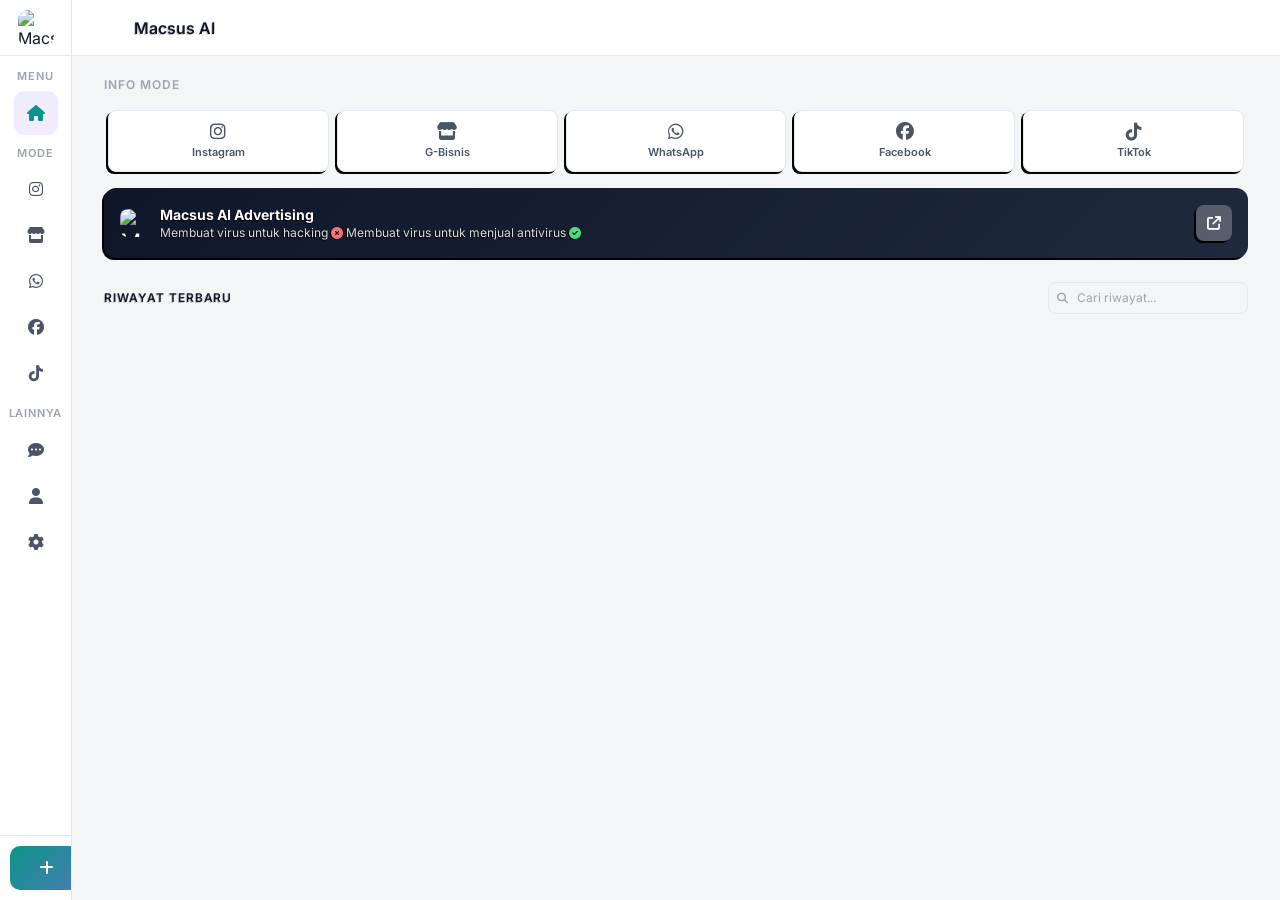
==== index.html @ dc37f66d "fix: textarea fields single line when empty with auto-resize" ====
<!DOCTYPE html>
<html lang="id">
<head>
  <meta charset="UTF-8" />
  <meta name="viewport" content="width=device-width, initial-scale=1.0, maximum-scale=1.0, user-scalable=no, viewport-fit=cover" />
  <title>Macsus AI Advertising</title>
  <meta property="og:url" content="https://macsus-ai-advertising-version.netlify.app/IkonBrand/teks-gelap/og-1200x630.png" />
  <meta property="og:title" content="Macsus AI Advertising" />
  <meta property="og:description" content="Generator Konten AI Cerdas untuk Macsus Company" />
  <meta property="og:image" content="https://macsus-ai-advertising-version.netlify.app/IkonBrand/teks-gelap/og-1200x630.png" />
  <meta property="og:type" content="website" />
  
  <link rel="icon" href="IkonBrand/ikon-gelap/favicon-32.png" type="image/png">
  <link rel="apple-touch-icon" href="IkonBrand/ikon-gelap/apple-touch-180.png">
  <link rel="manifest" href="manifest.json">
  
  <link rel="preconnect" href="https://fonts.googleapis.com" />
  <link rel="preconnect" href="https://fonts.gstatic.com" crossorigin />
  
  <link rel="stylesheet" href="https://cdnjs.cloudflare.com/ajax/libs/font-awesome/6.4.0/css/all.min.css" />
  <link rel="stylesheet" href="style.css" />
  <script src="https://unpkg.com/lucide@latest"></script>
  <script src="https://cdn.jsdelivr.net/npm/@supabase/supabase-js@2"></script>
  <script src="https://cdnjs.cloudflare.com/ajax/libs/animejs/3.2.2/anime.min.js"></script>
</head>

<body>

<!-- Custom Splash Screen -->
<div id="custom-splash" class="splash-screen">
  <div class="splash-content">
    <img src="ikon.png" alt="Macsus" class="splash-logo" />
  </div>
  <div class="splash-brand">from ZERO</div>
</div>

<div class="app-layout">

  <!-- ══ SIDEBAR (Desktop ≥1024px only) ══ -->
  <nav class="pc-sidebar" id="pc-sidebar">
    <div class="pc-sidebar-head">
      <div class="pc-sidebar-logo-wrap">
        <img src="ikon.png" class="pc-sidebar-logo-img" alt="Macsus" />
        <span class="pc-brand">MACSUS AI</span>
      </div>

    </div>
    <div class="pc-nav">
      <div class="pc-nav-group">MENU</div>
      <a class="pc-nav-link active" data-page="beranda" onclick="sidebarNav('beranda')"><span class="pc-nav-icon"><i class="fas fa-home"></i></span><span class="pc-nav-text">Beranda</span></a>
      <div class="pc-nav-group">MODE</div>
      <a class="pc-nav-link" data-mode="ig" onclick="sidebarNav('mode','ig')"><span class="pc-nav-icon"><i class="fab fa-instagram"></i></span><span class="pc-nav-text">Instagram</span></a>
      <a class="pc-nav-link" data-mode="gbisnis" onclick="sidebarNav('mode','gbisnis')"><span class="pc-nav-icon"><i class="fas fa-store"></i></span><span class="pc-nav-text">G-Bisnis</span></a>
      <a class="pc-nav-link" data-mode="wa" onclick="sidebarNav('mode','wa')"><span class="pc-nav-icon"><i class="fab fa-whatsapp"></i></span><span class="pc-nav-text">WhatsApp</span></a>
      <a class="pc-nav-link" data-mode="fb" onclick="sidebarNav('mode','fb')"><span class="pc-nav-icon"><i class="fab fa-facebook"></i></span><span class="pc-nav-text">Facebook</span></a>
      <a class="pc-nav-link" data-mode="tt" onclick="sidebarNav('mode','tt')"><span class="pc-nav-icon"><i class="fab fa-tiktok"></i></span><span class="pc-nav-text">TikTok</span></a>
      <div class="pc-nav-group">LAINNYA</div>
      <a class="pc-nav-link" data-page="pesan" onclick="sidebarNav('pesan')"><span class="pc-nav-icon"><i class="fas fa-comment-dots"></i></span><span class="pc-nav-text">Pesan</span></a>
      <a class="pc-nav-link" data-page="akun" onclick="sidebarNav('akun')"><span class="pc-nav-icon"><i class="fas fa-user"></i></span><span class="pc-nav-text">Akun</span></a>
      <a class="pc-nav-link" data-page="pengaturan" onclick="sidebarNav('pengaturan')"><span class="pc-nav-icon"><i class="fas fa-cog"></i></span><span class="pc-nav-text">Pengaturan</span></a>
    </div>
    <div class="pc-sidebar-foot">
      <button class="pc-nav-btn-primary" onclick="sidebarNav('mode')"><span class="pc-nav-icon" style="color:#fff;"><i class="fas fa-plus"></i></span><span class="pc-nav-text">Buat Konten Baru</span></button>
    </div>
  </nav>

  <!-- MAIN AREA -->
  <div class="main-area">
    <!-- TOPBAR -->
    <header class="topbar">
      <div class="topbar-title" id="topbar-page-title">
        <i class="topbar-icon topbar-icon-img" id="topbar-icon"></i>
        <span>Macsus AI</span>
      </div>
    </header>

    <!-- ACCOUNT DROPDOWN -->
    <div class="account-dropdown" id="account-dropdown">
      <div class="account-header">
        <div class="account-icon">
          <i data-lucide="circle-user"></i>
        </div>
        <div>
          <div class="account-name" id="account-display-name">Loading...</div>
          <div class="account-email" id="account-display-email">Email</div>
        </div>
      </div>
      <div class="account-actions">
        <button class="account-btn" onclick="handleSwitchAccount()">
          <i class="fas fa-sign-in-alt"></i> Ganti Akun
        </button>
        <button class="account-btn" onclick="handleAddAccount()">
          <i class="fas fa-user-plus"></i> Tambah Akun
        </button>
      </div>
    </div>
    <div class="account-overlay" id="account-overlay" onclick="toggleAccountMenu()"></div>

    <!-- CONTENT AREA -->
    <div class="content-area">
      <!-- INPUT CONTAINER -->
      <div id="input-container">
        <!-- BERANDA VIEW -->
        <div id="beranda-view">
          <!-- MODE INFO TABS -->
          <p class="section-eyebrow">Info Mode</p>
          <div class="mode-tabs">
            <button class="mode-tab ig" data-mode="ig" onclick="toggleModeInfo('ig')">
              <i class="fab fa-instagram"></i><span>Instagram</span>
            </button>
            <button class="mode-tab gb" data-mode="gbisnis" onclick="toggleModeInfo('gbisnis')">
              <i class="fas fa-store"></i><span>G-Bisnis</span>
            </button>
            <button class="mode-tab wa" data-mode="wa" onclick="toggleModeInfo('wa')">
              <i class="fab fa-whatsapp"></i><span>WhatsApp</span>
            </button>
            <button class="mode-tab fb" data-mode="fb" onclick="toggleModeInfo('fb')">
              <i class="fab fa-facebook"></i><span>Facebook</span>
            </button>
            <button class="mode-tab tt" data-mode="tt" onclick="toggleModeInfo('tt')">
              <i class="fab fa-tiktok"></i><span>TikTok</span>
            </button>
          </div>
          <div class="mode-info-panel default-panel" id="default-panel">
            <div class="mode-info-head">
              <img src="ikon.png" class="mode-info-icon default-icon" alt="Macsus">
              <div>
                <div class="mode-info-name">Macsus AI Advertising</div>
                <div class="mode-info-desc">Membuat virus untuk hacking <i class="fas fa-circle-xmark" style="color:#F87171;"></i> Membuat virus untuk menjual antivirus <i class="fas fa-circle-check" style="color:#4ADE80;"></i></div>
              </div>
            </div>
            <a href="https://www.instagram.com/macsus.company/" target="_blank" class="btn-use-mode" title="Kunjungi Instagram">
              <i class="fas fa-arrow-up-right-from-square"></i>
            </a>
          </div>
          <div class="mode-info-panel" id="mode-info-panel" style="display:none;">
            <div class="mode-info-head">
              <i class="mode-info-icon" id="mode-info-icon"></i>
              <div>
                <div class="mode-info-name" id="mode-info-name"></div>
                <div class="mode-info-desc" id="mode-info-desc"></div>
              </div>
            </div>
            <button class="btn-use-mode" id="btn-use-mode" onclick="useModeFromInfo()" title="Buka mode ini">
              <i class="fas fa-arrow-up-right-from-square"></i>
            </button>
          </div>

          <div id="beranda-history">
          <div class="beranda-history-header">
            <p class="beranda-section-title">Riwayat Terbaru</p>
            <div class="beranda-search">
              <input type="text" id="beranda-search-input" placeholder="Cari riwayat..." oninput="filterBerandaHistory(this.value)" />
              <i class="fas fa-search"></i>
            </div>
          </div>
          <div class="beranda-history" id="beranda-history-list"></div>
        </div>
        </div> <!-- /beranda-view -->

        <!-- IG Fields -->
        <div class="form-panel" id="ig-fields">
          <div class="panel-header">
            <div class="panel-dot ig"></div>
            <span class="panel-title">Mode Instagram</span>
          </div>
          <div class="panel-body">
            <div class="field">
              <label class="field-label">Judul / Topik Konten IG</label>
              <input type="text" id="contentTitle" placeholder="Contoh: Laptop Terkena Tumpahan Air (Liquid Spill)" />
            </div>
            <div class="field">
              <label class="field-label">Template Preset Layanan</label>
              <div id="cs-ig-template" style="margin-bottom: 12px;"></div>
            </div>
            <div class="field">
              <label class="field-label">Layanan / Masalah Hari Ini</label>
              <textarea id="serviceInfo" rows="1" placeholder="Contoh: Overheat Treatment laptop gaming Asus ROG di Surabaya." oninput="autoResizeTA(this)"></textarea>
            </div>
          </div>
        </div>

        <!-- Google Bisnis Fields -->
        <div class="form-panel" id="gbisnis-fields">
          <div class="panel-header">
            <div class="panel-dot gb"></div>
            <span class="panel-title">Mode Google Bisnis</span>
          </div>
          <div class="panel-body">
            <div class="field">
              <label class="field-label">Judul</label>
              <input type="text" id="gbisnisTitle" placeholder="Contoh: Review Pelanggan - Service Laptop Asus" />
            </div>
            <div class="field">
              <label class="field-label">Data Report Pelanggan</label>
              <textarea id="reportData" rows="1" placeholder="Paste struktur data report di sini..." oninput="autoResizeTA(this)"></textarea>
            </div>
          </div>
        </div>

        <!-- WhatsApp Fields -->
        <div class="form-panel" id="wa-fields">
          <div class="panel-header">
            <div class="panel-dot wa"></div>
            <span class="panel-title">Mode WhatsApp Broadcast</span>
          </div>
          <div class="panel-body">
            <div class="field">
              <label class="field-label">Judul</label>
              <input type="text" id="waTitle" placeholder="Contoh: Promo Ganti Layar Smartphone Agustus" />
            </div>
            <div class="field">
              <label class="field-label">Jenis Promo / Layanan</label>
              <textarea id="waPromoType" rows="1" placeholder="Contoh: Promo Ganti Layar Smartphone bulan Agustus dengan potongan harga khusus..." oninput="autoResizeTA(this)"></textarea>
            </div>
          </div>
        </div>

        <!-- Facebook Fields -->
        <div class="form-panel" id="fb-fields">
          <div class="panel-header">
            <div class="panel-dot fb"></div>
            <span class="panel-title">Mode Facebook Bisnis</span>
          </div>
          <div class="panel-body">
            <div class="field">
              <label class="field-label">Judul</label>
              <input type="text" id="fbTitle" placeholder="Contoh: Review Pelanggan - Service Laptop Acer" />
            </div>
            <div class="field">
              <label class="field-label">Data Report Pelanggan</label>
              <textarea id="fbReportData" rows="1" placeholder="Paste struktur data report di sini..." oninput="autoResizeTA(this)"></textarea>
            </div>
          </div>
        </div>

        <!-- TikTok Fields -->
        <div class="form-panel" id="tt-fields">
          <div class="panel-header">
            <div class="panel-dot tt"></div>
            <span class="panel-title">Mode TikTok</span>
          </div>
          <div class="panel-body">
            <div class="field">
              <label class="field-label">Judul</label>
              <input type="text" id="ttTitle" placeholder="Contoh: Proses Overheat Treatment Laptop Gaming" />
            </div>
            <div class="field">
              <label class="field-label">Tema / Deskripsi Video TikTok</label>
              <textarea id="ttVideoDesc" rows="1" placeholder="Contoh: Video showing laptop overheat treatment process di workshop Macsus..." oninput="autoResizeTA(this)"></textarea>
            </div>
          </div>
        </div>

        <!-- Notes Card -->
        <div class="notes-card" id="notes-card">
          <div class="notes-card-header" onclick="toggleNotesCard()">
            <span class="notes-card-title">Catatan Tambahan</span>
            <span class="field-optional">opsional</span>
            <i class="fas fa-chevron-down notes-card-chevron"></i>
          </div>
          <div class="notes-card-body">
            <input type="text" id="command" placeholder="Contoh: Fokus pada promo KMM, tonjolkan harga akhirnya" />
          </div>
        </div>

        <button class="btn-generate" id="submit-btn" onclick="generateAds()" style="display:none;">
          <i class="fas fa-wand-magic-sparkles"></i> Generate Konten
        </button>
      </div>

      <!-- Error -->
      <div class="error-card" id="error-box">
        <i class="fas fa-exclamation-triangle icon"></i>
        <span id="error-text"></span>
      </div>

      <!-- Output Area -->
      <div class="output-area" id="output-wrapper">
        <div class="output-topbar">
          <div class="output-topbar-row1">
            <div class="output-eyebrow">Hasil Generate</div>
            <div class="output-topbar-actions">
              <button class="btn-back-to-input" id="btn-back-to-input" onclick="backToInput()" title="Kembali ke form input">
                <i class="fas fa-arrow-left"></i>
              </button>
              <button class="btn-copy-all" onclick="copyAll()"><i class="fas fa-copy"></i> Salin Semua</button>
            </div>
          </div>
          <div class="output-title" id="output-title"></div>
        </div>

        <!-- IG Tabs -->
        <div class="tab-row" id="ig-tabs" style="display:none">
          <button class="tab-pill active" onclick="switchTab(0)">
            <i class="fas fa-book"></i> NotebookLM
          </button>
          <button class="tab-pill" onclick="switchTab(1)">
            <i class="fas fa-file-alt"></i> Dok. Sumber
          </button>
          <button class="tab-pill" onclick="switchTab(2)">
            <i class="fas fa-font"></i> Caption IG
          </button>
        </div>

        <!-- IG Sections -->
        <div class="out-card active" id="section-notebooklm" style="display:none">
          <div class="out-card-header">
            <div class="out-card-label">
              <div class="out-num">1</div>
              <span class="out-card-name">Prompt NotebookLM</span>
            </div>
            <div class="out-card-actions">
              <button class="btn-sec" onclick="copySection('notebooklm-body')" title="Salin"><i class="fas fa-copy"></i></button>
              <button class="btn-sec" onclick="editSection('notebooklm-body')" title="Edit"><i class="fas fa-edit"></i></button>
              <button class="btn-sec" onclick="regenerateSection('notebooklm-body', 0)" title="Generate Ulang"><i class="fas fa-rotate-right"></i></button>
              <button class="btn-sec" onclick="downloadSection('notebooklm-body', 'notebooklm.txt')" title="Download"><i class="fas fa-download"></i></button>
            </div>
          </div>
          <div class="out-card-body" id="notebooklm-body"></div>
        </div>

        <div class="out-card" id="section-dokumen" style="display:none">
          <div class="out-card-header">
            <div class="out-card-label">
              <div class="out-num">2</div>
              <span class="out-card-name">Dokumen Sumber Data</span>
            </div>
            <div class="out-card-actions">
              <button class="btn-sec" onclick="copySection('dokumen-body')" title="Salin"><i class="fas fa-copy"></i></button>
              <button class="btn-sec" onclick="editSection('dokumen-body')" title="Edit"><i class="fas fa-edit"></i></button>
              <button class="btn-sec" onclick="regenerateSection('dokumen-body', 1)" title="Generate Ulang"><i class="fas fa-rotate-right"></i></button>
              <button class="btn-sec" onclick="downloadSection('dokumen-body', 'dokumen.txt')" title="Download"><i class="fas fa-download"></i></button>
            </div>
          </div>
          <div class="out-card-body" id="dokumen-body"></div>
        </div>

        <div class="out-card" id="section-caption" style="display:none">
          <div class="out-card-header">
            <div class="out-card-label">
              <div class="out-num">3</div>
              <span class="out-card-name">Caption Instagram</span>
            </div>
            <div class="out-card-actions">
              <button class="btn-sec" onclick="copySection('caption-body')" title="Salin"><i class="fas fa-copy"></i></button>
              <button class="btn-sec" onclick="editSection('caption-body')" title="Edit"><i class="fas fa-edit"></i></button>
              <button class="btn-sec" onclick="regenerateSection('caption-body', 2)" title="Generate Ulang"><i class="fas fa-rotate-right"></i></button>
              <button class="btn-sec" onclick="downloadSection('caption-body', 'caption.txt')" title="Download"><i class="fas fa-download"></i></button>
            </div>
          </div>
          <div class="out-card-body" id="caption-body"></div>
          <div class="char-row">
            <div class="char-track"><div class="char-fill ok" id="char-fill-caption" style="width:0%"></div></div>
            <span class="char-text" id="char-label-caption">0 / 2200</span>
          </div>
        </div>

        <!-- GBisnis Section -->
        <div class="out-card" id="section-gbisnis" style="display:none">
          <div class="out-card-header">
            <div class="out-card-label">
              <div class="out-num gb"><i class="fab fa-google"></i></div>
              <span class="out-card-name">Postingan Google Bisnis</span>
            </div>
            <div class="out-card-actions">
              <button class="btn-sec" onclick="copySection('gbisnis-body')" title="Salin"><i class="fas fa-copy"></i></button>
              <button class="btn-sec" onclick="editSection('gbisnis-body')" title="Edit"><i class="fas fa-edit"></i></button>
              <button class="btn-sec" onclick="regenerateSection('gbisnis-body', 0)" title="Generate Ulang"><i class="fas fa-rotate-right"></i></button>
              <button class="btn-sec" onclick="downloadSection('gbisnis-body', 'gbisnis.txt')" title="Download"><i class="fas fa-download"></i></button>
            </div>
          </div>
          <div class="out-card-body" id="gbisnis-body"></div>
          <div class="char-row">
            <div class="char-track"><div class="char-fill ok" id="char-fill" style="width:0%"></div></div>
            <span class="char-text" id="char-label">0 / 1500</span>
          </div>
        </div>

        <!-- WA Section -->
        <div class="out-card" id="section-wa" style="display:none">
          <div class="out-card-header">
            <div class="out-card-label">
              <div class="out-num wa"><i class="fab fa-whatsapp"></i></div>
              <span class="out-card-name">Pesan WhatsApp Broadcast</span>
            </div>
            <div class="out-card-actions">
              <button class="btn-sec" onclick="copySection('wa-body')" title="Salin"><i class="fas fa-copy"></i></button>
              <button class="btn-sec" onclick="editSection('wa-body')" title="Edit"><i class="fas fa-edit"></i></button>
              <button class="btn-sec" onclick="regenerateSection('wa-body', 0)" title="Generate Ulang"><i class="fas fa-rotate-right"></i></button>
              <button class="btn-sec" onclick="downloadSection('wa-body', 'whatsapp.txt')" title="Download"><i class="fas fa-download"></i></button>
            </div>
          </div>
          <div class="out-card-body" id="wa-body"></div>
          <div class="char-row">
            <div class="char-track"><div class="char-fill ok" id="char-fill-wa" style="width:0%"></div></div>
            <span class="char-text" id="char-label-wa">0 / 400</span>
          </div>
        </div>

        <!-- FB Section -->
        <div class="out-card" id="section-fb" style="display:none">
          <div class="out-card-header">
            <div class="out-card-label">
              <div class="out-num fb"><i class="fab fa-facebook"></i></div>
              <span class="out-card-name">Postingan Facebook</span>
            </div>
            <div class="out-card-actions">
              <button class="btn-sec" onclick="copySection('fb-body')" title="Salin"><i class="fas fa-copy"></i></button>
              <button class="btn-sec" onclick="editSection('fb-body')" title="Edit"><i class="fas fa-edit"></i></button>
              <button class="btn-sec" onclick="regenerateSection('fb-body', 0)" title="Generate Ulang"><i class="fas fa-rotate-right"></i></button>
              <button class="btn-sec" onclick="downloadSection('fb-body', 'facebook.txt')" title="Download"><i class="fas fa-download"></i></button>
            </div>
          </div>
          <div class="out-card-body" id="fb-body"></div>
          <div class="char-row">
            <div class="char-track"><div class="char-fill ok" id="char-fill-fb" style="width:0%"></div></div>
            <span class="char-text" id="char-label-fb">0 / 5000</span>
          </div>
        </div>

        <!-- TT Section -->
        <div class="out-card" id="section-tt" style="display:none">
          <div class="out-card-header">
            <div class="out-card-label">
              <div class="out-num tt"><i class="fab fa-tiktok"></i></div>
              <span class="out-card-name">Caption TikTok</span>
            </div>
            <div class="out-card-actions">
              <button class="btn-sec" onclick="copySection('tt-body')" title="Salin"><i class="fas fa-copy"></i></button>
              <button class="btn-sec" onclick="editSection('tt-body')" title="Edit"><i class="fas fa-edit"></i></button>
              <button class="btn-sec" onclick="regenerateSection('tt-body', 0)" title="Generate Ulang"><i class="fas fa-rotate-right"></i></button>
              <button class="btn-sec" onclick="downloadSection('tt-body', 'tiktok.txt')" title="Download"><i class="fas fa-download"></i></button>
            </div>
          </div>
          <div class="out-card-body" id="tt-body"></div>
          <div class="char-row">
            <div class="char-track"><div class="char-fill ok" id="char-fill-tt" style="width:0%"></div></div>
            <span class="char-text" id="char-label-tt">0 / 2200</span>
        </div>
      </div>

      </div><!-- /output-wrapper -->

      <!-- MESSAGES PAGE -->
      <div id="messages-page" style="display:none;">
        <div class="msg-search">
          <i class="fas fa-search"></i>
          <input type="text" id="msg-search-input" placeholder="Cari user berdasarkan email..." oninput="searchUsersForChat(this.value)" />
        </div>
        <div id="msg-search-results" class="msg-search-results" style="display:none;"></div>
        <div id="msg-conversation-list" class="msg-conversation-list"></div>
      </div>

      <!-- CHAT PAGE -->
      <div id="chat-page" style="display:none;">
        <div class="chat-header">
          <button class="chat-back-btn" onclick="closeChat()">
            <i class="fas fa-arrow-left"></i>
          </button>
          <div class="chat-user-info">
            <div class="chat-avatar" id="chat-avatar"></div>
            <div>
              <div class="chat-user-name" id="chat-user-name"></div>
              <div class="chat-user-email" id="chat-user-email"></div>
            </div>
          </div>
        </div>
        <div class="chat-messages" id="chat-messages"></div>
        <div class="chat-input-area">
          <input type="text" id="chat-input" placeholder="Ketik pesan..." onkeydown="if(event.key==='Enter')sendMessage()" />
          <button class="chat-send-btn" onclick="sendMessage()">
            <i class="fas fa-paper-plane"></i>
          </button>
        </div>
      </div>

      <!-- AKUN PAGE -->
      <div id="akun-page" style="display:none;">
        <p class="section-eyebrow">Akun</p>
        <div style="background:var(--bg-surface);border:1px solid var(--border);border-radius:var(--r-lg);padding:20px;margin-bottom:16px;">
          <div style="display:flex;align-items:center;gap:12px;margin-bottom:16px;">
            <div style="width:48px;height:48px;border-radius:50%;background:var(--accent-muted);display:flex;align-items:center;justify-content:center;font-size:24px;color:var(--accent);">
              <i data-lucide="circle-user"></i>
            </div>
            <div>
              <div style="font-size:16px;font-weight:600;color:var(--text-primary);" id="akun-page-name">Loading...</div>
              <div style="font-size:13px;color:var(--text-secondary);" id="akun-page-email">Email</div>
            </div>
          </div>
          <div style="display:flex;gap:8px;flex-wrap:wrap;">
            <button class="account-btn" onclick="handleSwitchAccount()"><i class="fas fa-sign-in-alt"></i> Ganti Akun</button>
            <button class="account-btn" onclick="handleAddAccount()"><i class="fas fa-user-plus"></i> Tambah Akun</button>
          </div>
        </div>
      </div>

      <!-- PENGATURAN PAGE -->
      <div id="pengaturan-page" style="display:none;">
        <p class="section-eyebrow">Pengaturan</p>

        <div style="background:var(--bg-surface);border:1px solid var(--border);border-radius:var(--r-lg);overflow:hidden;margin-bottom:12px;">
          <div style="padding:12px 16px;border-bottom:1px solid var(--border);background:var(--bg-page);">
            <span style="font-size:12px;font-weight:600;color:var(--text-primary);text-transform:uppercase;letter-spacing:0.04em;">Konfigurasi API</span>
          </div>
          <div style="padding:16px;">
            <label class="settings-label">Gemini API Key</label>
            <p class="settings-hint">Dapatkan gratis di <a href="https://aistudio.google.com/app/apikey" target="_blank" rel="noopener">Google AI Studio</a>. Tersimpan di browser.</p>
            <div class="api-key-input-row" style="margin-top:8px;">
              <input type="text" id="gemini-api-key-input" placeholder="Paste API Key..." autocomplete="off" spellcheck="false" />
              <button class="btn-toggle-eye" id="btn-eye" onclick="toggleApiKeyVisibility()" title="Tampilkan/Sembunyikan">
                <i class="fas fa-eye" id="eye-icon"></i>
              </button>
            </div>
            <div class="api-btn-row" style="margin-top:8px;">
              <button type="button" class="btn-save-api" onclick="saveApiKey()"><i class="fas fa-save"></i> Simpan</button>
              <button class="btn-test-api" id="btn-test-api" onclick="testApiKey()" type="button"><i class="fas fa-plug"></i> Tes</button>
            </div>
            <label class="settings-label" style="margin-top:12px;">Model Gemini</label>
            <p class="settings-hint">Ganti model kalau generate gagal. Auto-retry aktif.</p>
            <div class="model-select-row" style="margin-top:8px;">
              <div class="model-active-badge" id="model-active-badge">
                <i class="fas fa-circle-dot"></i> <span id="model-active-name">gemini-2.5-flash</span>
              </div>
              <div id="cs-gemini-model"></div>
            </div>
          </div>
        </div>

        <div style="background:var(--bg-surface);border:1px solid var(--border);border-radius:var(--r-lg);overflow:hidden;margin-bottom:12px;">
          <div style="padding:12px 16px;border-bottom:1px solid var(--border);background:var(--bg-page);">
            <span style="font-size:12px;font-weight:600;color:var(--text-primary);text-transform:uppercase;letter-spacing:0.04em;">Preferensi</span>
          </div>
          <div style="padding:16px;">
            <div class="settings-toggle-row" style="margin-bottom:12px;">
              <div>
                <span class="settings-label">Mode Terang/Gelap</span>
                <p class="settings-hint">Ganti tema tampilan aplikasi.</p>
              </div>
              <button class="animation-toggle-btn" id="btn-theme-toggle" onclick="toggleTheme()"><i class="fas fa-moon"></i></button>
            </div>
            <div class="settings-toggle-row">
              <div>
                <span class="settings-label">Matikan Animasi</span>
                <p class="settings-hint">Untuk HP/PC low-end. Lebih lancar.</p>
              </div>
              <button class="animation-toggle-btn" id="btn-toggle-animation" onclick="toggleAnimations()"><i class="fas fa-check"></i></button>
            </div>
          </div>
        </div>

        <div style="background:var(--bg-surface);border:1px solid var(--border);border-radius:var(--r-lg);overflow:hidden;margin-bottom:12px;">
          <div style="padding:12px 16px;border-bottom:1px solid var(--border);background:var(--bg-page);">
            <span style="font-size:12px;font-weight:600;color:var(--text-primary);text-transform:uppercase;letter-spacing:0.04em;">Data Riwayat</span>
          </div>
          <div style="padding:16px;">
            <div class="settings-btn-grid">
              <button class="btn-pwa" onclick="exportHistoryAsJSON()"><i class="fas fa-download"></i> Export .json</button>
              <button class="btn-pwa" onclick="triggerImportHistory()"><i class="fas fa-upload"></i> Import</button>
              <button class="btn-pwa btn-danger" onclick="clearHistory()"><i class="fas fa-trash-alt"></i> Hapus Semua</button>
            </div>
            <input type="file" id="import-history-file" accept=".json" style="display:none" onchange="importHistoryFromFile(event)" />
          </div>
        </div>

        <div style="background:var(--bg-surface);border:1px solid var(--border);border-radius:var(--r-lg);overflow:hidden;margin-bottom:12px;">
          <div style="padding:12px 16px;border-bottom:1px solid var(--border);background:var(--bg-page);">
            <span style="font-size:12px;font-weight:600;color:var(--text-primary);text-transform:uppercase;letter-spacing:0.04em;">Aplikasi</span>
          </div>
          <div style="padding:16px;">
            <button class="btn-pwa" onclick="installPWA()"><i class="fas fa-download"></i> Install Aplikasi</button>
            <div class="settings-toggle-row" style="margin-top:8px;">
              <span class="settings-label">Versi</span>
              <div style="display:flex;align-items:center;gap:8px;">
                <span class="settings-label" id="current-version">v5.0.0</span>
                <button class="btn-pwa" onclick="window.versionCheck.checkForUpdates(false)"><i class="fas fa-sync-alt"></i> Update</button>
              </div>
            </div>
          </div>
        </div>

        <div style="text-align:center;padding:16px 0;color:var(--text-tertiary);font-size:12px;">
          <div>BY : ZADOSTRIX</div>
          <div>&copy; 2026 ZERO</div>
        </div>
      </div>

    </div>

    <!-- DOCK -->
    <div class="dock-wrapper">
      <div class="dock" id="dock">
        <div class="dock-pulse"></div>
        <div class="dock-item active" data-page="beranda" onclick="goBeranda()" aria-label="Beranda">
          <span class="dock-pill"></span>
          <i class="fas fa-home"></i>
        </div>

        <!-- Mode Expandable -->
        <div class="dock-expandable" id="dock-mode-expand">
          <div class="expandable-shell" id="mode-shell">
            <div class="expandable-content">
              <div class="expandable-menu">
                <button class="expandable-row row-ig" onclick="setMode('ig')">
                  <i class="fab fa-instagram"></i><span>Instagram</span><i class="fas fa-chevron-right row-chevron"></i>
                </button>
                <button class="expandable-row row-gb" onclick="setMode('gbisnis')">
                  <i class="fas fa-store"></i><span>G-Bisnis</span><i class="fas fa-chevron-right row-chevron"></i>
                </button>
                <button class="expandable-row row-wa" onclick="setMode('wa')">
                  <i class="fab fa-whatsapp"></i><span>WhatsApp</span><i class="fas fa-chevron-right row-chevron"></i>
                </button>
                <button class="expandable-row row-fb" onclick="setMode('fb')">
                  <i class="fab fa-facebook"></i><span>Facebook</span><i class="fas fa-chevron-right row-chevron"></i>
                </button>
                <button class="expandable-row row-tt" onclick="setMode('tt')">
                  <i class="fab fa-tiktok"></i><span>TikTok</span><i class="fas fa-chevron-right row-chevron"></i>
                </button>
              </div>
            </div>
          </div>
          <button class="dock-item expandable-trigger" id="mode-tab" onclick="toggleExpandable('mode')" aria-label="Mode">
            <span class="dock-pill"></span>
            <i class="fas fa-layer-group"></i>
          </button>
        </div>

        <div class="dock-item" data-page="pesan" onclick="openMessages()" aria-label="Pesan">
          <span class="dock-pill"></span>
          <i data-lucide="message-square-text"></i>
          <span class="badge-count" id="dock-msg-badge" style="display:none;">0</span>
        </div>

        <!-- Akun Expandable -->
        <div class="dock-expandable" id="dock-akun-expand">
          <div class="expandable-shell" id="akun-shell">
            <div class="expandable-content">
              <div class="account-banner">
                <div class="account-banner-icon">
                  <i data-lucide="circle-user"></i>
                </div>
                <div class="account-banner-info">
                  <div class="account-banner-name" id="akun-display-name">Loading...</div>
                  <div class="account-banner-email" id="akun-display-email">Email</div>
                </div>
              </div>
              <div class="expandable-menu">
                <button class="expandable-row" onclick="handleSwitchAccount()">
                  <i class="fas fa-sign-in-alt"></i><span>Ganti Akun</span><i class="fas fa-chevron-right row-chevron"></i>
                </button>
                <button class="expandable-row" onclick="handleAddAccount()">
                  <i class="fas fa-user-plus"></i><span>Tambah Akun</span><i class="fas fa-chevron-right row-chevron"></i>
                </button>
              </div>
            </div>
          </div>
          <button class="dock-item expandable-trigger" id="akun-tab" onclick="toggleExpandable('akun')" aria-label="Akun">
            <span class="dock-pill"></span>
            <i data-lucide="user"></i>
          </button>
        </div>

        <div class="dock-separator"></div>
        <div class="dock-item" data-page="pengaturan" onclick="toggleSettings()" aria-label="Pengaturan">
          <span class="dock-pill"></span>
          <i class="fas fa-cog"></i>
        </div>
      </div>
    </div>
  </div>
</div>

<!-- Settings Modal -->
<div class="overlay" id="settings-overlay" onclick="toggleSettings()"></div>
<div class="modal" id="settings-modal">
  <div class="modal-header">
    <h3><svg class="modal-header-icon" width="18" height="18" viewBox="0 0 24 24" fill="none" stroke="currentColor" stroke-width="2" stroke-linecap="round" stroke-linejoin="round"><circle cx="12" cy="12" r="3"/><path d="M19.4 15a1.65 1.65 0 0 0 .33 1.82l.06.06a2 2 0 0 1-2.83 2.83l-.06-.06a1.65 1.65 0 0 0-1.82-.33 1.65 1.65 0 0 0-1 1.51V21a2 2 0 0 1-4 0v-.09A1.65 1.65 0 0 0 9 19.4a1.65 1.65 0 0 0-1.82.33l-.06.06a2 2 0 0 1-2.83-2.83l.06-.06A1.65 1.65 0 0 0 4.68 15a1.65 1.65 0 0 0-1.51-1H3a2 2 0 0 1 0-4h.09A1.65 1.65 0 0 0 4.6 9a1.65 1.65 0 0 0-.33-1.82l-.06-.06a2 2 0 0 1 2.83-2.83l.06.06A1.65 1.65 0 0 0 9 4.68a1.65 1.65 0 0 0 1-1.51V3a2 2 0 0 1 4 0v.09a1.65 1.65 0 0 0 1 1.51 1.65 1.65 0 0 0 1.82-.33l.06-.06a2 2 0 0 1 2.83 2.83l-.06.06A1.65 1.65 0 0 0 19.4 9a1.65 1.65 0 0 0 1.51 1H21a2 2 0 0 1 0 4h-.09a1.65 1.65 0 0 0-1.51 1z"/></svg> Pengaturan</h3>
    <button onclick="toggleSettings()"><i class="fas fa-times"></i></button>
  </div>
  <div class="modal-body">
    <div class="accordion" id="settings-accordion">

      <div class="accordion-item" data-id="api">
        <button class="accordion-trigger" onclick="toggleAccordion('api')">
          <span class="accordion-icon"><i class="fas fa-key"></i></span>
          <span class="accordion-title">Konfigurasi API</span>
          <span class="accordion-chevron"><i class="fas fa-chevron-down"></i></span>
        </button>
        <div class="accordion-content" id="accordion-api-content">
          <div class="accordion-description">
            <label class="settings-label">Gemini API Key</label>
            <p class="settings-hint">Dapatkan gratis di <a href="https://aistudio.google.com/app/apikey" target="_blank" rel="noopener">Google AI Studio</a>. Tersimpan di browser.</p>
            <div class="api-key-input-row">
              <input type="text" id="gemini-api-key-input" placeholder="Paste API Key..." autocomplete="off" spellcheck="false" />
              <button class="btn-toggle-eye" id="btn-eye" onclick="toggleApiKeyVisibility()" title="Tampilkan/Sembunyikan">
                <i class="fas fa-eye" id="eye-icon"></i>
              </button>
            </div>
            <div class="api-btn-row">
              <button type="button" class="btn-save-api" onclick="saveApiKey()"><i class="fas fa-save"></i> Simpan</button>
              <button class="btn-test-api" id="btn-test-api" onclick="testApiKey()" type="button"><i class="fas fa-plug"></i> Tes</button>
            </div>
            <label class="settings-label" style="margin-top:12px;">Model Gemini</label>
            <p class="settings-hint">Ganti model kalau generate gagal. Auto-retry aktif.</p>
            <div class="model-select-row">
              <div class="model-active-badge" id="model-active-badge">
                <i class="fas fa-circle-dot"></i> <span id="model-active-name">gemini-2.5-flash</span>
              </div>
              <div id="cs-gemini-model"></div>
            </div>
          </div>
        </div>
      </div>

      <div class="accordion-item" data-id="preferensi">
        <button class="accordion-trigger" onclick="toggleAccordion('preferensi')">
          <span class="accordion-icon"><i class="fas fa-sliders-h"></i></span>
          <span class="accordion-title">Preferensi</span>
          <span class="accordion-chevron"><i class="fas fa-chevron-down"></i></span>
        </button>
        <div class="accordion-content" id="accordion-preferensi-content">
          <div class="accordion-description">
            <div class="settings-toggle-row">
              <div>
                <span class="settings-label">Mode Terang/Gelap</span>
                <p class="settings-hint">Ganti tema tampilan aplikasi.</p>
              </div>
              <button class="animation-toggle-btn" id="btn-theme-toggle" onclick="toggleTheme()">
                <i class="fas fa-moon"></i>
              </button>
            </div>
            <div class="settings-toggle-row">
              <div>
                <span class="settings-label">Matikan Animasi</span>
                <p class="settings-hint">Untuk HP/PC low-end. Lebih lancar.</p>
              </div>
              <button class="animation-toggle-btn" id="btn-toggle-animation" onclick="toggleAnimations()">
                <i class="fas fa-check"></i>
              </button>
            </div>
          </div>
        </div>
      </div>

      <div class="accordion-item" data-id="riwayat">
        <button class="accordion-trigger" onclick="toggleAccordion('riwayat')">
          <span class="accordion-icon"><i class="fas fa-database"></i></span>
          <span class="accordion-title">Data Riwayat</span>
          <span class="accordion-chevron"><i class="fas fa-chevron-down"></i></span>
        </button>
        <div class="accordion-content" id="accordion-riwayat-content">
          <div class="accordion-description">
            <div class="settings-btn-grid">
              <button class="btn-pwa" id="btn-export-history" onclick="exportHistoryAsJSON()">
                <i class="fas fa-download"></i> Export .json
              </button>
              <button class="btn-pwa" id="btn-import-history" onclick="triggerImportHistory()">
                <i class="fas fa-upload"></i> Import
              </button>
              <button class="btn-pwa btn-danger" onclick="clearHistory()">
                <i class="fas fa-trash-alt"></i> Hapus Semua
              </button>
            </div>
            <input type="file" id="import-history-file" accept=".json" style="display:none" onchange="importHistoryFromFile(event)" />
          </div>
        </div>
      </div>

      <div class="accordion-item" data-id="aplikasi">
        <button class="accordion-trigger" onclick="toggleAccordion('aplikasi')">
          <span class="accordion-icon"><i class="fas fa-info-circle"></i></span>
          <span class="accordion-title">Aplikasi</span>
          <span class="accordion-chevron"><i class="fas fa-chevron-down"></i></span>
        </button>
        <div class="accordion-content" id="accordion-aplikasi-content">
          <div class="accordion-description">
            <button class="btn-pwa" id="btn-install-pwa" onclick="installPWA()">
              <i class="fas fa-download"></i> Install Aplikasi
            </button>
            <div class="settings-toggle-row">
              <span class="settings-label">Versi</span>
              <div style="display:flex; align-items:center; gap:8px;">
                <span class="settings-label" id="current-version">v5.0.0</span>
                <button class="btn-pwa" id="btn-check-version" onclick="window.versionCheck.checkForUpdates(false)">
                  <i class="fas fa-sync-alt"></i> Update
                </button>
              </div>
            </div>
            <p class="settings-hint">Gunakan sebagai aplikasi native di HP atau PC.</p>
          </div>
        </div>
      </div>

    </div>

    <div class="settings-footer">
      <span>BY : ZADOSTRIX</span>
      <span>&copy; 2026 ZERO</span>
    </div>
  </div>
</div>

<!-- Toast -->
<div class="toast" id="toast"><i class="fas fa-check-circle"></i> Teks disalin!</div>

<!-- Update Modal Container -->
<div id="update-modal" class="update-modal-container"></div>

<!-- Dynamic Island Loading -->
<div class="di-overlay" id="di-overlay" style="display:none;"></div>
<div class="dynamic-island" id="dynamic-island" style="display:none;">
  <div class="di-shell">
    <div class="di-sizer">
      <!-- Compact -->
      <div class="di-compact" id="di-compact">
        <span id="di-compact-dither"></span>
        <span class="di-compact-text">AI sedang memproses</span>
        <span class="di-compact-dots"><span>.</span><span>.</span><span>.</span></span>
      </div>
      <!-- Expanded Content -->
      <div class="di-expanded" id="di-expanded">
        <div class="di-expanded-header" id="di-expanded-header">
          <span id="di-expanded-spinner"></span>
          <span id="di-expanded-title">AI sedang memproses...</span>
        </div>
        <div class="di-expanded-list" id="di-expanded-list"></div>
        <div class="di-expanded-footer" id="di-expanded-footer" style="display:none;">
          <button class="di-btn di-btn-retry" onclick="retryGenerate()">Coba Ulang</button>
          <button class="di-btn di-btn-close" onclick="closeDynamicIsland()">Tutup</button>
        </div>
      </div>
    </div>
  </div>
</div>

<!-- Scripts -->
<script src="js/auth/supabaseAuth.js"></script>
<script src="js/lib/idb.js"></script>
<script src="js/features/sessionSync.js"></script>
<script src="js/features/versionCheck.js"></script>
<script src="js/features/messaging.js"></script>
<script src="script.js"></script>
<script>
  /* ══ SIDEBAR HOVER ══ */
  (function() {
    var sidebar = document.getElementById('pc-sidebar');
    if (!sidebar) return;
    var hoverTimer = null;
    sidebar.addEventListener('mouseenter', function() {
      if (window.innerWidth < 1024) return;
      clearTimeout(hoverTimer);
      sidebar.classList.add('expanded');
    });
    sidebar.addEventListener('mouseleave', function() {
      if (window.innerWidth < 1024) return;
      hoverTimer = setTimeout(function() {
        sidebar.classList.remove('expanded');
      }, 200);
    });
  })();
</script>

<script>
  function toggleNotesCard() {
    var card = document.getElementById('notes-card');
    if (card) card.classList.toggle('expanded');
  }
  function autoResizeTA(el) {
    el.style.height = 'auto';
    el.style.height = el.scrollHeight + 'px';
  }
</script>

<script>
  /* Sidebar nav — page view */
  async function sidebarNav(page, mode) {
    document.querySelectorAll('.pc-nav-link').forEach(function(el) {
      var dp = el.getAttribute('data-page');
      var dm = el.getAttribute('data-mode');
      if (dm) {
        el.classList.toggle('active', page === 'mode' && dm === mode);
      } else {
        el.classList.toggle('active', dp === page);
      }
    });

    var titles = { beranda:'Macsus AI', mode:'Mode', pesan:'Pesan', akun:'Akun', pengaturan:'Pengaturan' };
    var topbarSpan = document.querySelector('#topbar-page-title span');
    if (topbarSpan) topbarSpan.textContent = titles[page] || 'Macsus AI';

    closeAllExpandables();

    if (page === 'beranda') {
      if (typeof goBeranda === 'function') await goBeranda();
    } else if (page === 'mode') {
      if (typeof goBeranda === 'function' && currentMode !== null) await goBeranda();
      if (mode && typeof setMode === 'function') await setMode(mode);
    } else if (page === 'pesan') {
      if (typeof openMessages === 'function') await openMessages();
    } else if (page === 'akun') {
      if (typeof goBeranda === 'function' && currentMode !== null) await goBeranda();
      ['input-container','output-wrapper','messages-page','chat-page','pengaturan-page'].forEach(function(id) {
        var el = document.getElementById(id);
        if (el) el.style.display = 'none';
      });
      var ap = document.getElementById('akun-page');
      if (ap) ap.style.display = '';
      var n = document.getElementById('account-display-name');
      var e = document.getElementById('account-display-email');
      var pn = document.getElementById('akun-page-name');
      var pe = document.getElementById('akun-page-email');
      if (n && pn) pn.textContent = n.textContent;
      if (e && pe) pe.textContent = e.textContent;
    } else if (page === 'pengaturan') {
      if (typeof goBeranda === 'function' && currentMode !== null) await goBeranda();
      ['input-container','output-wrapper','messages-page','chat-page','akun-page'].forEach(function(id) {
        var el = document.getElementById(id);
        if (el) el.style.display = 'none';
      });
      var pp = document.getElementById('pengaturan-page');
      if (pp) pp.style.display = '';
      if (typeof loadApiKeyToInput === 'function') loadApiKeyToInput();
    }
  }


</script>
<script>lucide.createIcons();</script>
</body>
</html>
---- style.css ----
/* ═══════════════════════════════════════════════════════════════
   MACSUS AI ADVERTISING — SAAS MODERN UI
   Clean · Professional · Teal Accent
   ═══════════════════════════════════════════════════════════════ */

@import url('https://fonts.googleapis.com/css2?family=Inter:wght@400;500;600;700&family=JetBrains+Mono:wght@400;500&display=swap');

/* ── DESIGN TOKENS ──────────────────────────────────────────── */
:root {
  /* Surfaces */
  --bg-page: #F4F5F7;
  --bg-surface: #FFFFFF;
  --bg-elevated: #FFFFFF;
  --bg-hover: #F0F2F5;
  --bg-active: #E8EAED;

  /* Borders */
  --border: #E2E8F0;
  --border-light: #F0F2F5;
  --border-focus: #0D9488;

  /* Text */
  --text-primary: #111827;
  --text-secondary: #4B5563;
  --text-tertiary: #9CA3AF;
  --text-inverse: #FFFFFF;

  /* Accent — Teal */
  --accent: #0D9488;
  --accent-hover: #0F766E;
  --accent-light: #CCFBF1;
  --accent-muted: rgba(13, 148, 136, 0.08);

  /* Platform Gradients */
  --ig-gradient: linear-gradient(135deg, #833AB4 0%, #C13584 25%, #E1306C 50%, #F77737 75%, #FCAF45 100%);
  --wa-gradient: linear-gradient(135deg, #075E54 0%, #128C7E 50%, #25D366 100%);
  --fb-gradient: linear-gradient(135deg, #1877F2 0%, #42A5F5 50%, #90CAF9 100%);
  --gb-gradient: linear-gradient(135deg, #DB4437 0%, #F4B400 33%, #0F9D58 66%, #DB4437 100%);

  /* Semantic */
  --green: #16A34A;
  --green-light: #DCFCE7;
  --red: #DC2626;
  --red-light: #FEE2E2;
  --yellow: #D97706;
  --yellow-light: #FEF3C7;
  --blue: #2563EB;
  --blue-light: #DBEAFE;

  /* Platform */
  --ig: #E1306C;
  --ig-light: rgba(225, 48, 108, 0.08);
  --wa: #25D366;
  --wa-light: rgba(37, 211, 102, 0.08);
  --fb: #1877F2;
  --fb-light: rgba(24, 119, 242, 0.08);
  --gb: #D97706;
  --gb-light: rgba(217, 119, 6, 0.08);
  --tt: #010101;
  --tt-light: rgba(0, 0, 0, 0.06);
  --tt-gradient: linear-gradient(135deg, #010101 0%, #00F2EA 50%, #FF0050 100%);

  /* Platform Gradients */
  --ig-gradient: linear-gradient(90deg, #833AB4 0%, #C13584 25%, #E1306C 50%, #F77737 75%, #FCAF45 100%);
  --wa-gradient: linear-gradient(90deg, #075E54 0%, #128C7E 50%, #25D366 100%);
  --fb-gradient: linear-gradient(90deg, #1877F2 0%, #42A5F5 50%, #90CAF9 100%);
  --gb-gradient: linear-gradient(90deg, #DB4437 0%, #F4B400 33%, #0F9D58 66%, #DB4437 100%);

  /* Layout */
  --topbar-height: 56px;

  /* Radius */
  --r-sm: 6px;
  --r-md: 8px;
  --r-lg: 12px;
  --r-xl: 16px;

  /* Shadows */
  --shadow-sm: 0 1px 2px rgba(0, 0, 0, 0.05);
  --shadow-md: 0 1px 3px rgba(0, 0, 0, 0.08);
  --shadow-lg: 0 4px 12px rgba(0, 0, 0, 0.1);

  /* Button gradient bottom */
  --btn-grad-end: rgba(255,255,255,0.15);
  --btn-grad-end-hover: rgba(255,255,255,0.12);

  /* Button brand colors */
  --btn-ig: #E1306C;
  --btn-gb: #D97706;
  --btn-wa: #25D366;
  --btn-fb: #1877F2;
  --btn-tt: #000000;

  /* Typography */
  --font-sans: 'Inter', system-ui, -apple-system, sans-serif;
  --font-mono: 'JetBrains Mono', 'Courier New', monospace;
}

/* ── DARK MODE TOKENS ───────────────────────────────────────── */
body.dark-mode {
  /* Surfaces */
  --bg-page: #0F1117;
  --bg-surface: #1A1D27;
  --bg-elevated: #1A1D27;
  --bg-hover: #252833;
  --bg-active: #2E3140;

  /* Borders */
  --border: #2E3140;
  --border-light: #252833;
  --border-focus: #14B8A6;

  /* Text */
  --text-primary: #F1F5F9;
  --text-secondary: #CBD5E1;
  --text-tertiary: #64748B;
  --text-inverse: #0F1117;

  /* Accent */
  --accent: #14B8A6;
  --accent-hover: #2DD4BF;
  --accent-light: rgba(20, 184, 166, 0.15);
  --accent-muted: rgba(20, 184, 166, 0.1);

  /* Semantic — darker backgrounds for dark mode */
  --green: #22C55E;
  --green-light: rgba(34, 197, 94, 0.12);
  --red: #F87171;
  --red-light: rgba(248, 113, 113, 0.12);
  --yellow: #FBBF24;
  --yellow-light: rgba(251, 191, 36, 0.12);
  --blue: #60A5FA;
  --blue-light: rgba(96, 165, 250, 0.12);

  /* Platform */
  --ig: #F472B6;
  --ig-light: rgba(244, 114, 182, 0.1);
  --wa: #4ADE80;
  --wa-light: rgba(74, 222, 128, 0.1);
  --fb: #60A5FA;
  --fb-light: rgba(96, 165, 250, 0.1);
  --gb: #FBBF24;
  --gb-light: rgba(251, 191, 36, 0.1);
  --tt: #E2E8F0;
  --tt-light: rgba(226, 232, 240, 0.08);
  --tt-gradient: linear-gradient(135deg, #1a1a1a 0%, #00F2EA 50%, #FF0050 100%);

  /* Platform Gradients */
  --ig-gradient: linear-gradient(135deg, #833AB4 0%, #C13584 25%, #E1306C 50%, #F77737 75%, #FCAF45 100%);
  --wa-gradient: linear-gradient(135deg, #075E54 0%, #128C7E 50%, #25D366 100%);
  --fb-gradient: linear-gradient(135deg, #1877F2 0%, #42A5F5 50%, #90CAF9 100%);
  --gb-gradient: linear-gradient(135deg, #DB4437 0%, #F4B400 33%, #0F9D58 66%, #DB4437 100%);

  /* Shadows */
  --shadow-sm: 0 1px 2px rgba(0, 0, 0, 0.25);
  --shadow-md: 0 1px 3px rgba(0, 0, 0, 0.35);
  --shadow-lg: 0 4px 12px rgba(0, 0, 0, 0.45);

  /* Button gradient bottom */
  --btn-grad-end: rgba(0,0,0,0.2);
  --btn-grad-end-hover: rgba(0,0,0,0.25);

  /* Button brand colors (penuh, tidak pudar) */
  --btn-ig: #E1306C;
  --btn-gb: #D97706;
  --btn-wa: #25D366;
  --btn-fb: #1877F2;
  --btn-tt: #000000;
}

.topbar-title,
.panel-title,
.notes-card-title,
.output-title,
.out-card-name,
.modal-header h3,
.accordion-title,
.settings-label,
.cs-modal-title,
.custom-alert-title,
.update-modal-header h2,
.beranda-section-title,
.field-label,
.mode-info-name,
.mode-info-desc,
.account-name,
.account-email,
.hist-title,
.hist-meta,
.toast {
  text-shadow: -1px 1px 0 rgba(0,0,0,0.2);
}

/* ── RESET ───────────────────────────────────────────────────── */
*, *::before, *::after { box-sizing: border-box; margin: 0; padding: 0; }
body, button, label, span, div, i, svg, h1, h2, h3, h4, h5, h6, p, a, li {
  -webkit-user-select: none;
  user-select: none;
}
input, textarea, [contenteditable="true"] {
  -webkit-user-select: text;
  user-select: text;
}

html {
  -webkit-tap-highlight-color: transparent;
  font-size: 16px;
  -webkit-font-smoothing: antialiased;
  -moz-osx-font-smoothing: grayscale;
  scroll-behavior: smooth;
}

body {
  font-family: var(--font-sans);
  background: var(--bg-page);
  color: var(--text-primary);
  height: 100dvh;
  height: 100svh;
  margin: 0;
  overflow: hidden;
  line-height: 1.5;
  display: flex;
  flex-direction: column;
}

button { font-family: var(--font-sans); cursor: pointer; border: none; background: none; }
input, textarea, select { font-family: var(--font-sans); }
textarea { resize: none; overflow: hidden; }

/* ── APP LAYOUT ──────────────────────────────────────────────── */
.app-layout {
  display: flex;
  flex: 1;
  min-height: 0;
  overflow: hidden;
  position: relative;
}

/* ── MAIN AREA ────────────────────────────────────────────── */
.history-item {
  display: flex;
  flex-direction: column;
  width: 100%;
  padding: 10px 12px;
  background: transparent;
  border: 1px solid transparent;
  border-radius: var(--r-md);
  text-align: left;
  cursor: pointer;
  position: relative;
}

.history-item:hover {
  background: var(--bg-hover);
  border-color: var(--border);
}

.history-item.pinned {
  border-color: var(--green);
  background: var(--green-light);
}

.hist-title {
  font-size: 13px;
  font-weight: 500;
  color: var(--text-primary);
  white-space: nowrap;
  overflow: hidden;
  text-overflow: ellipsis;
  padding-right: 28px;
}

.hist-preview {
  font-size: 11px;
  color: var(--text-tertiary);
  white-space: nowrap;
  overflow: hidden;
  text-overflow: ellipsis;
  margin-top: 2px;
  padding-right: 28px;
}

.hist-meta {
  display: flex;
  justify-content: space-between;
  align-items: center;
  margin-top: 4px;
  font-size: 11px;
  color: var(--text-primary);
}

.hist-mode {
  font-size: 10px;
  font-weight: 600;
  padding: 2px 6px;
  border-radius: 4px;
}

.hist-mode.ig { color: var(--ig); background: var(--ig-light); }
.hist-mode.gb { color: var(--gb); background: var(--gb-light); }
.hist-mode.wa { color: var(--wa); background: var(--wa-light); }
.hist-mode.fb { color: var(--fb); background: var(--fb-light); }
.hist-mode.tt { color: var(--tt); background: var(--tt-light); }

.hist-menu-btn {
  position: absolute;
  right: 8px;
  top: 50%;
  transform: translateY(-50%);
  width: 24px;
  height: 24px;
  background: transparent;
  border: 1px solid transparent;
  color: var(--text-tertiary);
  border-radius: var(--r-sm);
  font-size: 12px;
  display: grid;
  place-items: center;
  cursor: pointer;
  opacity: 0;
}

.history-item:hover .hist-menu-btn,
.history-item.pinned .hist-menu-btn {
  opacity: 1;
}

.hist-menu-btn:hover {
  background: var(--bg-active);
  color: var(--text-primary);
}

/* History Popup */
/* ── MAIN CONTENT AREA ───────────────────────────────────────── */
.main-area {
  flex: 1;
  display: flex;
  flex-direction: column;
  min-height: 0;
  overflow: hidden;
}

/* ── TOPBAR ──────────────────────────────────────────────────── */
.topbar {
  flex-shrink: 0;
  height: var(--topbar-height);
  background: var(--bg-surface);
  border-bottom: 1px solid var(--border);
  display: flex;
  align-items: center;
  padding: 0 24px;
  gap: 16px;
  z-index: 90;
}

.topbar-title {
  flex: 1;
  font-size: 16px;
  font-weight: 600;
  color: var(--text-primary);
  display: flex;
  align-items: center;
  gap: 10px;
}

.topbar-icon {
  width: 28px;
  height: 28px;
  flex-shrink: 0;
  display: flex;
  align-items: center;
  justify-content: center;
  font-size: 18px;
}

.topbar-icon-img {
  background: url('ikon.png') center/cover no-repeat;
  border-radius: 8px;
}

.topbar-icon-mode {
  border-radius: 8px;
}

.topbar-icon-mode.ig { color: var(--ig); background: var(--ig-light); }
.topbar-icon-mode.gb { color: var(--gb); background: var(--gb-light); }
.topbar-icon-mode.wa { color: var(--wa); background: var(--wa-light); }
.topbar-icon-mode.fb { color: var(--fb); background: var(--fb-light); }
.topbar-icon-mode.tt { color: var(--tt); background: var(--tt-light); }

.topbar-actions {
  display: flex;
  align-items: center;
  gap: 4px;
}

.topbar-btn {
  width: 36px;
  height: 36px;
  display: grid;
  place-items: center;
  border-radius: var(--r-sm);
  color: var(--text-secondary);
  font-size: 15px;
}

.topbar-btn:hover {
  background: var(--bg-hover);
  color: var(--text-primary);
}

.topbar-btn.active {
  color: var(--accent);
  background: var(--accent-muted);
}

/* Account Dropdown */
.account-dropdown {
  position: fixed;
  background: var(--bg-surface);
  border: 1px solid var(--border);
  border-radius: var(--r-lg);
  box-shadow: var(--shadow-lg);
  width: calc(100% - 16px);
  left: 8px !important;
  right: 8px !important;
  z-index: 999;
  padding: 12px;
  display: none;
}

.account-dropdown.visible {
  display: block;
}

.account-header {
  display: flex;
  align-items: center;
  gap: 12px;
  padding: 12px;
  margin-bottom: 8px;
  background: var(--bg-page);
  border-radius: var(--r-md);
}

.account-icon {
  font-size: 28px;
  color: var(--accent);
}

.account-name {
  font-size: 14px;
  font-weight: 600;
  color: var(--text-primary);
  word-break: break-all;
}

.account-email {
  font-size: 12px;
  color: var(--text-tertiary);
  margin-top: 2px;
}

.account-actions {
  display: flex;
  flex-direction: column;
  gap: 4px;
}

.account-btn {
  width: 100%;
  padding: 10px 12px;
  background: transparent;
  border: 1px solid var(--border);
  border-radius: var(--r-md);
  color: var(--text-secondary);
  font-size: 13px;
  font-weight: 500;
  cursor: pointer;
  display: flex;
  align-items: center;
  gap: 8px;
  text-align: left;
}

.account-btn:hover {
  background: var(--bg-hover);
  border-color: var(--accent);
  color: var(--accent);
}

.account-overlay {
  position: fixed;
  inset: 0;
  z-index: 998;
  display: none;
  background: rgba(0,0,0,0.3);
  cursor: pointer;
  opacity: 0;
}

/* ── CONTENT AREA ────────────────────────────────────────────── */
.content-area {
  flex: 1;
  min-height: 0;
  padding: 8px 12px 24px;
  overflow-y: auto;
  overflow-x: hidden;
  -webkit-overflow-scrolling: touch;
  overscroll-behavior: contain;
  width: 100%;
  position: relative;
}

#input-container {
  margin: 0;
  padding: 0;
}

#input-container > *:first-child {
  margin-top: 0;
}

.content-area::-webkit-scrollbar {
  display: none;
}

.content-area {
  -ms-overflow-style: none;
  scrollbar-width: none;
}

/* ── DOCK ─────────────────────────────────────────── */
.dock-wrapper {
  position: fixed;
  bottom: 0;
  left: 0;
  right: 0;
  padding: 8px 16px calc(8px + env(safe-area-inset-bottom, 0px));
  display: flex;
  justify-content: center;
  z-index: 90;
  pointer-events: none;
}

.dock {
  pointer-events: auto;
  display: inline-flex;
  align-items: center;
  gap: 6px;
  padding: 6px 10px;
  border-radius: 20px;
  background: var(--bg-surface);
  position: relative;
  z-index: 1;
}

.dock-pulse {
  position: absolute;
  inset: 4px;
  border-radius: 16px;
  z-index: 0;
  pointer-events: none;
  border: 1.5px solid rgba(0, 229, 255, 0.4);
  animation: pulseBorder 24s ease-in-out infinite;
}

@keyframes pulseBorder {
  0%, 100% {
    border-color: rgba(0, 229, 255, 1);
  }
  33% {
    border-color: rgba(112, 0, 255, 1);
  }
  66% {
    border-color: rgba(255, 0, 200, 1);
  }
}

.dock-item {
  position: relative;
  width: 42px;
  height: 42px;
  display: flex;
  align-items: center;
  justify-content: center;
  border-radius: 12px;
  color: var(--text-tertiary);
  cursor: pointer;
  transition: color 0.2s ease, background 0.2s ease;
  flex-shrink: 0;
  z-index: 2;
}

.dock-item:hover {
  color: var(--text-primary);
  background: var(--bg-hover);
}

.dock-item.active {
  color: var(--accent);
}

.dock-item.active .dock-pill {
  opacity: 1;
  transform: scale(1);
}

.dock-pill {
  position: absolute;
  inset: 3px;
  border-radius: 10px;
  background: rgba(71, 166, 255, 0.12);
  opacity: 0;
  transform: scale(0.85);
  transition: opacity 0.3s cubic-bezier(0.34, 1.56, 0.64, 1), transform 0.3s cubic-bezier(0.34, 1.56, 0.64, 1);
  z-index: -1;
}

.dock-item i, .dock-item svg {
  font-size: 18px;
  width: 18px;
  height: 18px;
  position: relative;
  z-index: 1;
}

.dock-separator {
  width: 1px;
  height: 24px;
  background: var(--border);
  flex-shrink: 0;
}

.expandable-trigger {
  width: 42px;
  height: 42px;
  display: flex;
  align-items: center;
  justify-content: center;
  border-radius: 12px;
  border: none;
  background: transparent;
  color: var(--text-tertiary);
  cursor: pointer;
  transition: color 0.2s ease, background 0.2s ease;
}

.expandable-trigger:hover {
  color: var(--text-primary);
  background: var(--bg-hover);
}

.expandable-trigger i {
  font-size: 18px;
  position: relative;
  z-index: 1;
}

/* Mode-specific active colors */
.dock-item.active.mode-ig { color: var(--ig); }
.dock-item.active.mode-ig .dock-pill { background: var(--ig-light); }
.dock-item.active.mode-wa { color: var(--wa); }
.dock-item.active.mode-wa .dock-pill { background: var(--wa-light); }
.dock-item.active.mode-fb { color: var(--fb); }
.dock-item.active.mode-fb .dock-pill { background: var(--fb-light); }
.dock-item.active.mode-gb { color: var(--gb); }
.dock-item.active.mode-gb .dock-pill { background: var(--gb-light); }
.dock-item.active.mode-tt { color: var(--tt); }
.dock-item.active.mode-tt .dock-pill { background: var(--tt-light); }

/* Dock badge */
.dock-item .badge-count {
  position: absolute;
  top: 2px;
  right: 2px;
  min-width: 14px;
  height: 14px;
  padding: 0 3px;
  border-radius: 7px;
  background: #ef4444;
  color: #fff;
  font-size: 9px;
  font-weight: 700;
  display: flex;
  align-items: center;
  justify-content: center;
  z-index: 2;
}

/* ── EXPANDABLE TABS ── */
.dock-expandable {
  position: static;
  flex-shrink: 0;
}

.expandable-shell {
  position: absolute;
  bottom: calc(100% + 6px);
  left: 10px;
  right: 10px;
  background: var(--bg-surface);
  border: 1px solid var(--border);
  border-radius: 16px;
  z-index: 100;
  transform-origin: bottom center;
  display: grid;
  grid-template-rows: 0fr;
  transition: grid-template-rows 0.35s cubic-bezier(0.22, 1, 0.36, 1), opacity 0.2s ease;
  opacity: 0;
  pointer-events: none;
}

.expandable-shell.show {
  grid-template-rows: 1fr;
  opacity: 1;
  pointer-events: auto;
}

.expandable-content {
  overflow: hidden;
}

/* Mode-specific expandable trigger colors */
.expandable-trigger.mode-ig { color: var(--ig); }
.expandable-trigger.mode-gb { color: var(--gb); }
.expandable-trigger.mode-wa { color: var(--wa); }
.expandable-trigger.mode-fb { color: var(--fb); }
.expandable-trigger.mode-tt { color: var(--tt); }

/* Account Banner */
.account-banner {
  display: flex;
  align-items: center;
  gap: 10px;
  padding: 10px;
  margin-bottom: 4px;
  background: var(--bg-page);
  border-radius: 10px;
}

.account-banner-icon {
  font-size: 28px;
  color: var(--text-secondary);
}

.account-banner-name {
  font-size: 13px;
  font-weight: 600;
  color: var(--text-primary);
}

.account-banner-email {
  font-size: 11px;
  color: var(--text-secondary);
}

/* Expandable menu rows */
.expandable-menu {
  display: flex;
  flex-direction: column;
  gap: 2px;
  min-width: 160px;
  padding: 4px;
}

.expandable-row {
  display: flex;
  align-items: center;
  gap: 10px;
  padding: 10px 12px;
  border-radius: 10px;
  border: none;
  background: transparent;
  color: var(--text-primary);
  cursor: pointer;
  font-size: 13px;
  font-weight: 500;
  text-align: left;
  width: 100%;
  transition: background 0.15s ease, transform 0.15s ease;
}

.expandable-row.row-ig, .expandable-row.row-gb, .expandable-row.row-wa, .expandable-row.row-fb, .expandable-row.row-tt {
  color: #fff;
}

.expandable-row:hover {
  background: var(--bg-hover);
  transform: translateX(2px);
}

.expandable-row i {
  font-size: 14px;
  color: var(--text-secondary);
  width: 16px;
  text-align: center;
  flex-shrink: 0;
}

.expandable-row span {
  flex: 1;
}

.expandable-row .row-chevron {
  font-size: 12px;
  color: var(--text-tertiary);
  opacity: 0;
  transition: opacity 0.15s ease;
}

.expandable-row:hover .row-chevron {
  opacity: 1;
}

/* Mode-specific row gradient colors */
.expandable-row span, .expandable-row i:first-child {
}

.row-ig, .row-gb, .row-wa, .row-fb, .row-tt {
  position: relative;
}

.row-ig::after, .row-gb::after, .row-wa::after, .row-fb::after, .row-tt::after {
  display: none;
}

.row-ig { background-image: linear-gradient(rgba(0,0,0,0.3), rgba(0,0,0,0.3)), var(--ig-gradient); }
.row-ig:hover { filter: brightness(1.1); }
.row-ig i:first-child { color: #fff; }

.row-gb { background-image: linear-gradient(rgba(0,0,0,0.3), rgba(0,0,0,0.3)), var(--gb-gradient); }
.row-gb:hover { filter: brightness(1.1); }
.row-gb i:first-child { color: #fff; }

.row-wa { background-image: linear-gradient(rgba(0,0,0,0.3), rgba(0,0,0,0.3)), var(--wa-gradient); }
.row-wa:hover { filter: brightness(1.1); }
.row-wa i:first-child { color: #fff; }

.row-fb { background-image: linear-gradient(rgba(0,0,0,0.3), rgba(0,0,0,0.3)), var(--fb-gradient); }
.row-fb:hover { filter: brightness(1.1); }
.row-fb i:first-child { color: #fff; }

.row-tt { background-image: linear-gradient(rgba(0,0,0,0.3), rgba(0,0,0,0.3)), var(--tt-gradient); }
.row-tt:hover { filter: brightness(1.1); }
.row-tt i:first-child { color: #fff; }

/* ── BERANDA HISTORY LIST ──────────────────────────────────── */
.beranda-history-header {
  display: flex;
  align-items: center;
  justify-content: space-between;
  gap: 12px;
  margin-bottom: 12px;
}

.beranda-section-title {
  font-size: 12px;
  font-weight: 600;
  color: var(--text-primary);
  text-transform: uppercase;
  letter-spacing: 0.08em;
  margin-bottom: 0;
}

.beranda-search {
  position: relative;
  width: 200px;
}

.beranda-search input {
  width: 100%;
  padding: 6px 10px 6px 28px;
  border: 1px solid var(--border);
  border-radius: var(--r-md);
  background: var(--bg-page);
  color: var(--text-primary);
  font-size: 12px;
  font-family: var(--font-sans);
}

.beranda-search input:focus {
  outline: none;
  border-color: var(--accent);
  box-shadow: 0 0 0 3px var(--accent-muted);
}

.beranda-search i {
  position: absolute;
  left: 9px;
  top: 50%;
  transform: translateY(-50%);
  font-size: 11px;
  color: var(--text-tertiary);
  pointer-events: none;
}

.beranda-history {
  display: flex;
  flex-direction: column;
  gap: 8px;
}

/* ── SWIPEABLE HISTORY ITEM ── */
.beranda-history-item {
  position: relative;
  overflow: hidden;
  border-radius: var(--r-md);
  touch-action: pan-y;
  user-select: none;
  -webkit-user-select: none;
}

.beranda-history-rail {
  position: absolute;
  inset: 0;
  z-index: 0;
  display: flex;
  justify-content: flex-end;
  border-radius: var(--r-md);
  overflow: hidden;
  background: var(--green);
}

/* mode gradients */
.beranda-history-rail.ig { background: var(--ig-gradient); }
.beranda-history-rail.gb { background: var(--gb-gradient); }
.beranda-history-rail.wa { background: var(--wa-gradient); }
.beranda-history-rail.fb { background: var(--fb-gradient); }
.beranda-history-rail.tt { background: var(--tt-gradient); }

.beranda-history-action {
  width: 56px;
  height: 100%;
  display: flex;
  align-items: center;
  justify-content: center;
  cursor: pointer;
  flex-shrink: 0;
  background: transparent;
}

.beranda-history-action:active .beranda-history-action-icon {
  transform: scale(0.92) !important;
}

.beranda-history-action-icon {
  width: 36px;
  height: 36px;
  border-radius: var(--r-sm);
  display: flex;
  align-items: center;
  justify-content: center;
  font-size: 14px;
  opacity: 0;
  transform: scale(0.8);
  transition: background 0.15s, transform 0.15s, opacity 0.2s ease;
}

/* munculkan icon saat surface di-drag atau terbuka */
.beranda-history-item.swiping .beranda-history-action-icon,
.beranda-history-item.open .beranda-history-action-icon {
  opacity: 1;
  transform: scale(1);
}

.beranda-history-action.pin .beranda-history-action-icon,
.beranda-history-action.delete .beranda-history-action-icon {
  color: #fff;
  background: rgba(0,0,0,0.25);
}

.beranda-history-action.pin .beranda-history-action-icon:hover,
.beranda-history-action.delete .beranda-history-action-icon:hover {
  background: rgba(0,0,0,0.35);
}

.beranda-history-surface {
  position: relative;
  z-index: 1;
  display: flex;
  align-items: center;
  gap: 12px;
  width: 100%;
  padding: 12px;
  background: var(--bg-surface);
  border: 1px solid var(--border);
  border-radius: var(--r-md);
  cursor: pointer;
  box-shadow: -2px 2px 0 #000;
  will-change: transform;
  transition: transform 0.35s cubic-bezier(0.22, 1, 0.36, 1);
}

.beranda-history-pin-badge {
  font-size: 10px;
  font-weight: 600;
  padding: 2px 8px;
  border-radius: 100px;
  background: var(--red-light);
  color: var(--red);
  display: flex;
  align-items: center;
  gap: 3px;
  flex-shrink: 0;
  pointer-events: none;
}

.beranda-history-pin-badge i {
  font-size: 9px;
  transform: rotate(45deg);
}

.beranda-history-badges {
  display: flex;
  flex-direction: column;
  align-items: flex-end;
  gap: 4px;
  flex-shrink: 0;
}

.beranda-history-surface.swiping {
  transition: none !important;
}

.beranda-history-surface.open {
  transform: translateX(-112px);
}

/* swipe hint animation: 1s buka+tutup, 3s jeda */
@keyframes swipeHint {
  0% { transform: translateX(0); }
  12.5% { transform: translateX(-112px); }
  25% { transform: translateX(0); }
  100% { transform: translateX(0); }
}

.beranda-history-item.hint .beranda-history-surface {
  animation: swipeHint 4s ease-in-out infinite;
}

.beranda-history-item.hint .beranda-history-action-icon {
  opacity: 1;
  transform: scale(1);
}

.beranda-history-item.hint.swiping .beranda-history-surface,
.beranda-history-item.hint.open .beranda-history-surface {
  animation: none !important;
}

.beranda-history-surface:hover {
  border-color: var(--accent);
  background: var(--bg-surface);
}

.beranda-history-surface.ig:hover { border-color: var(--ig); }
.beranda-history-surface.gb:hover { border-color: var(--gb); }
.beranda-history-surface.wa:hover { border-color: var(--wa); }
.beranda-history-surface.fb:hover { border-color: var(--fb); }
.beranda-history-surface.tt:hover { border-color: var(--tt); }

.beranda-history-empty {
  text-align: center;
  padding: 24px;
  color: var(--text-tertiary);
  font-size: 13px;
}

.beranda-history-icon {
  width: 36px;
  height: 36px;
  border-radius: var(--r-sm);
  display: flex;
  align-items: center;
  justify-content: center;
  font-size: 16px;
  flex-shrink: 0;
}

.beranda-history-icon.ig { background: var(--ig-light); color: var(--ig); }
.beranda-history-icon.gb { background: var(--gb-light); color: var(--gb); }
.beranda-history-icon.wa { background: var(--wa-light); color: var(--wa); }
.beranda-history-icon.fb { background: var(--fb-light); color: var(--fb); }
.beranda-history-icon.tt { background: var(--tt-light); color: var(--tt); }

.beranda-history-info {
  flex: 1;
  min-width: 0;
  text-align: left;
  display: flex;
  flex-direction: column;
  gap: 2px;
}

.beranda-history-title {
  font-size: 13px;
  font-weight: 600;
  color: var(--text-primary);
  white-space: nowrap;
  overflow: hidden;
  text-overflow: ellipsis;
}

.beranda-history-meta {
  font-size: 11px;
  color: var(--text-tertiary);
}

.beranda-history-badge {
  font-size: 10px;
  font-weight: 600;
  padding: 2px 8px;
  border-radius: 100px;
  flex-shrink: 0;
}

.beranda-history-badge.ig { background: var(--ig-light); color: var(--ig); }
.beranda-history-badge.gb { background: var(--gb-light); color: var(--gb); }
.beranda-history-badge.wa { background: var(--wa-light); color: var(--wa); }
.beranda-history-badge.fb { background: var(--fb-light); color: var(--fb); }
.beranda-history-badge.tt { background: var(--tt-light); color: var(--tt); }


.beranda-empty {
  text-align: center;
  padding: 32px 16px;
  color: var(--text-tertiary);
  font-size: 13px;
}

/* ── MODE SELECTOR ──────────────────────────────────────────── */
.section-eyebrow {
  font-size: 12px;
  font-weight: 600;
  color: var(--text-tertiary);
  text-transform: uppercase;
  letter-spacing: 0.08em;
  margin-bottom: 12px;
}

/* ── MODE INFO TABS ────────────────────────────────────────── */
.mode-tabs {
  display: flex;
  gap: 8px;
  margin-bottom: 12px;
  overflow-x: auto;
  -webkit-overflow-scrolling: touch;
  scrollbar-width: none;
  padding: 4px;
}

.mode-tabs::-webkit-scrollbar {
  display: none;
}

.mode-tab {
  flex: 1;
  min-width: 0;
  display: flex;
  flex-direction: column;
  align-items: center;
  gap: 4px;
  padding: 12px 8px;
  background: var(--bg-surface);
  border: 1px solid var(--border);
  border-radius: var(--r-md);
  cursor: pointer;
  color: var(--text-secondary);
  font-size: 11px;
  font-weight: 600;
  font-family: var(--font-sans);
  box-shadow: -2px 2px 0 #000;
}

.mode-tab i {
  font-size: 18px;
}

.mode-tab:hover {
  border-color: var(--accent);
  background: var(--accent-muted);
}

.mode-tab.active {
  border-color: var(--accent);
  background: var(--accent-muted);
  color: var(--accent);
}

.mode-tab.active i,
.mode-tab.active span {
  text-shadow: -1px 1px 0 rgba(0,0,0,0.2);
}

.mode-tab.ig.active { color: var(--ig); border-color: var(--ig); background: var(--ig-light); }
.mode-tab.wa.active { color: var(--wa); border-color: var(--wa); background: var(--wa-light); }
.mode-tab.fb.active { color: var(--fb); border-color: var(--fb); background: var(--fb-light); }
.mode-tab.gb.active { color: var(--gb); border-color: var(--gb); background: var(--gb-light); }
.mode-tab.tt.active { color: var(--tt); border-color: var(--tt); background: var(--tt-light); }

/* ── MODE INFO PANEL ────────────────────────────────────────── */
.mode-info-panel {
  background: var(--bg-surface);
  border: 1px solid var(--border);
  border-radius: var(--r-lg);
  padding: 16px;
  margin-bottom: 24px;
  display: flex;
  align-items: center;
  justify-content: space-between;
  gap: 12px;
}

.mode-info-panel.ig,
.mode-info-panel.gb,
.mode-info-panel.wa,
.mode-info-panel.fb,
.mode-info-panel.tt {
  border: none;
  border-radius: var(--r-lg);
  position: relative;
  max-width: 100%;
}

.mode-info-panel.ig::before,
.mode-info-panel.gb::before,
.mode-info-panel.wa::before,
.mode-info-panel.fb::before,
.mode-info-panel.tt::before {
  content: '';
  position: absolute;
  inset: 0;
  border-radius: inherit;
  pointer-events: none;
  box-shadow: inset 0 0 0 rgba(0,0,0,0);
  z-index: 0;
}

.mode-info-head { position: relative; z-index: 1; }
.btn-use-mode { position: relative; z-index: 1; }

.mode-info-panel.ig.expanded,
.mode-info-panel.gb.expanded,
.mode-info-panel.wa.expanded,
.mode-info-panel.fb.expanded,
.mode-info-panel.tt.expanded {
  animation: panelRound 0.4s ease-out forwards;
}

.mode-info-panel.ig.expanded { animation: panelRound 0.4s ease-out forwards, gradientSlide 8s linear infinite alternate; }
.mode-info-panel.gb.expanded { animation: panelRound 0.4s ease-out forwards, gradientSlide 6s linear infinite alternate; }
.mode-info-panel.wa.expanded { animation: panelRound 0.4s ease-out forwards, gradientSlide 3s linear infinite alternate; }
.mode-info-panel.fb.expanded { animation: panelRound 0.4s ease-out forwards, gradientSlide 3s linear infinite alternate; }
.mode-info-panel.tt.expanded { animation: panelRound 0.4s ease-out forwards, gradientSlide 5s linear infinite alternate; }

.mode-info-panel.ig.expanded::before,
.mode-info-panel.gb.expanded::before,
.mode-info-panel.wa.expanded::before,
.mode-info-panel.fb.expanded::before,
.mode-info-panel.tt.expanded::before {
  animation: shadowIn 0.4s ease-out forwards;
}

.mode-info-panel.ig.closing,
.mode-info-panel.gb.closing,
.mode-info-panel.wa.closing,
.mode-info-panel.fb.closing,
.mode-info-panel.tt.closing {
  animation: panelRoundRev 0.3s ease-in forwards;
}

.mode-info-panel.ig.closing::before,
.mode-info-panel.gb.closing::before,
.mode-info-panel.wa.closing::before,
.mode-info-panel.fb.closing::before,
.mode-info-panel.tt.closing::before {
  animation: shadowOut 0.3s ease-in forwards;
}

@keyframes panelRound {
  0% { border-radius: var(--r-lg); }
  100% { border-radius: var(--r-lg) var(--r-lg) 50% var(--r-lg); }
}

@keyframes panelRoundRev {
  0% { border-radius: var(--r-lg) var(--r-lg) 50% var(--r-lg); }
  100% { border-radius: var(--r-lg); }
}

@keyframes shadowIn {
  0% { box-shadow: inset 0 0 0 rgba(0,0,0,0); }
  100% { box-shadow: inset -8px -8px 24px rgba(0,0,0,0.45); }
}

@keyframes shadowOut {
  0% { box-shadow: inset -8px -8px 24px rgba(0,0,0,0.45); }
  100% { box-shadow: inset 0 0 0 rgba(0,0,0,0); }
}

@keyframes shadowFollow {
  0%, 100% { box-shadow: inset 0 0 0 rgba(0,0,0,0); }
  50% { box-shadow: inset -8px -8px 24px rgba(0,0,0,0.45); }
}

@keyframes gradientSlide {
  0% { background-position: 0% 50%; }
  100% { background-position: 100% 50%; }
}

.mode-info-panel.ig,
.mode-info-panel.gb,
.mode-info-panel.wa,
.mode-info-panel.fb,
.mode-info-panel.tt {
  background-size: 200% 100%;
}

.mode-info-panel.ig { animation: gradientSlide 8s linear infinite alternate; }
.mode-info-panel.gb { animation: gradientSlide 6s linear infinite alternate; }
.mode-info-panel.wa { animation: gradientSlide 3s linear infinite alternate; }
.mode-info-panel.fb { animation: gradientSlide 3s linear infinite alternate; }
.mode-info-panel.tt { animation: gradientSlide 5s linear infinite alternate; }

.mode-info-panel.ig { background-image: var(--ig-gradient); color: #fff; }
.mode-info-panel.gb { background-image: var(--gb-gradient); color: #fff; }
.mode-info-panel.wa { background-image: var(--wa-gradient); color: #fff; }
.mode-info-panel.fb { background-image: var(--fb-gradient); color: #fff; }
.mode-info-panel.tt { background-image: var(--tt-gradient); color: #fff; }



.mode-info-head {
  display: flex;
  align-items: center;
  gap: 12px;
  min-width: 0;
  flex: 1;
}

.mode-info-head > div {
  min-width: 0;
  flex: 1;
}

.mode-info-icon {
  font-size: 24px;
  flex-shrink: 0;
  color: #fff;
  text-shadow: -1px 1px 0 #000;
  position: relative;
  z-index: 1;
}

.mode-info-name {
  font-size: 14px;
  font-weight: 700;
  color: #fff;
  text-shadow: -1px 1px 0 #000;
  position: relative;
  z-index: 1;
  overflow-wrap: break-word;
  word-wrap: break-word;
  word-break: normal;
}

.mode-info-desc {
  font-size: 12px;
  color: rgba(255,255,255,0.85);
  line-height: 1.4;
  text-shadow: -1px 1px 0 #000;
  position: relative;
  z-index: 1;
  overflow-wrap: break-word;
  word-wrap: break-word;
  word-break: break-word;
  min-width: 0;
  width: 100%;
}

a.btn-use-mode {
  text-decoration: none;
  display: flex;
}

.default-panel {
  background-image: linear-gradient(135deg, #0F172A 0%, #1E293B 50%, #334155 100%);
  color: #fff;
  border: none;
  border-radius: var(--r-lg);
  padding: 16px;
  margin-bottom: 24px;
  display: flex;
  align-items: center;
  justify-content: space-between;
  gap: 12px;
  position: relative;
  max-width: 100%;
  background-size: 200% 100%;
  animation: gradientSlide 4s linear infinite alternate;
  box-shadow: -2px 2px 0 #000;
}

.default-icon {
  width: 28px;
  height: 28px;
  border-radius: 8px;
  object-fit: cover;
  flex-shrink: 0;
  position: relative;
  z-index: 1;
}

.default-panel .mode-info-name {
  color: #fff;
}

.default-panel .mode-info-desc {
  color: rgba(255,255,255,0.85);
}

.btn-use-mode {
  flex-shrink: 0;
  width: 36px;
  height: 36px;
  background: rgba(255,255,255,0.25);
  color: #fff;
  border-radius: var(--r-md);
  font-size: 14px;
  display: flex;
  align-items: center;
  justify-content: center;
  box-shadow: -2px 2px 0 #000;
}

.btn-use-mode:hover {
  background: rgba(255,255,255,0.4);
}

/* ── FORM PANELS ────────────────────────────────────────────── */
.form-panel, .notes-card {
  display: none;
  background: var(--bg-surface);
  border: 1px solid var(--border);
  border-radius: var(--r-lg);
  margin-bottom: 16px;
  overflow: hidden;
  box-shadow: -2px 2px 0 #000;
}

.form-panel.visible, .notes-card.visible {
  display: block;
}

.panel-header, .notes-card-header {
  display: flex;
  align-items: center;
  gap: 10px;
  padding: 12px 16px;
  border-bottom: 1px solid var(--border);
  background: var(--bg-page);
}

.panel-dot {
  width: 8px;
  height: 8px;
  border-radius: 50%;
  flex-shrink: 0;
}

.panel-dot.ig { background: var(--ig); }
.panel-dot.gb { background: var(--gb); }
.panel-dot.wa { background: var(--wa); }
.panel-dot.fb { background: var(--fb); }
.panel-dot.tt { background: var(--tt); }

.panel-title, .notes-card-title {
  font-size: 12px;
  font-weight: 600;
  letter-spacing: 0.04em;
  color: var(--text-primary);
  text-transform: uppercase;
}

.panel-body, .notes-card-body {
  padding: 16px;
  display: flex;
  flex-direction: column;
  gap: 14px;
}

.notes-card-chevron {
  margin-left: auto;
  font-size: 12px;
  color: var(--text-tertiary);
  transition: transform 0.25s ease;
}

@media (min-width: 1024px) {
  .notes-card-header {
    cursor: pointer;
    user-select: none;
  }

  .notes-card-header:hover {
    background: var(--bg-hover);
  }

  .notes-card.expanded .notes-card-chevron {
    transform: rotate(180deg);
  }

  .notes-card:not(.expanded) .notes-card-body {
    display: none;
  }
}

/* ── FIELDS & INPUTS ────────────────────────────────────────── */
.field {
  display: flex;
  flex-direction: column;
  gap: 6px;
}

.field-label {
  font-size: 12px;
  font-weight: 600;
  color: var(--text-primary);
  letter-spacing: 0.03em;
}

.field-optional {
  font-size: 10px;
  font-weight: 500;
  color: var(--text-tertiary);
  background: var(--bg-page);
  border: 1px solid var(--border);
  padding: 2px 6px;
  border-radius: 4px;
}

input, textarea {
  width: 100%;
  padding: 10px 12px;
  background: var(--bg-surface);
  border: 1px solid var(--border);
  color: var(--text-primary);
  border-radius: var(--r-md);
  font-size: 14px;
  line-height: 1.5;
}

input::placeholder, textarea::placeholder {
  color: var(--text-tertiary);
}

input:hover, textarea:hover {
  border-color: var(--text-tertiary);
}

input:focus, textarea:focus {
  outline: none;
  border-color: var(--accent);
  box-shadow: 0 0 0 3px var(--accent-muted);
}

#contentTitle {
  display: block !important;
  min-height: 40px;
}

/* ── GENERATE BUTTON ────────────────────────────────────────── */
.btn-generate {
  width: 100%;
  padding: 12px 16px;
  background: var(--accent);
  color: var(--text-inverse);
  border: none;
  border-radius: var(--r-md);
  font-size: 14px;
  font-weight: 600;
  display: flex;
  align-items: center;
  justify-content: center;
  gap: 8px;
  margin-bottom: 24px;
  box-shadow: -2px 2px 0 #000, inset 0 1px 0 rgba(255,255,255,0.25);
  position: relative;
  overflow: hidden;
}

.btn-generate::before {
  content: '';
  position: absolute;
  top: 2px;
  left: 2px;
  right: 2px;
  bottom: 2px;
  border: 2px solid transparent;
  border-top-color: #fff;
  border-right-color: #fff;
  border-radius: calc(var(--r-md) - 2px);
  pointer-events: none;
}

body.theme-ig .btn-generate,
body.theme-gbisnis .btn-generate,
body.theme-wa .btn-generate,
body.theme-fb .btn-generate,
body.theme-tt .btn-generate {
  background-size: 200% 100%;
  animation: gradientSlide 2s linear infinite alternate;
}

body.theme-ig .btn-generate { background-image: var(--ig-gradient); color: #fff; }
body.theme-gbisnis .btn-generate { background-image: var(--gb-gradient); color: #fff; }
body.theme-wa .btn-generate { background-image: var(--wa-gradient); color: #fff; }
body.theme-fb .btn-generate { background-image: var(--fb-gradient); color: #fff; }
body.theme-tt .btn-generate { background-image: var(--tt-gradient); color: #fff; }

body.theme-ig .btn-generate:hover,
body.theme-gbisnis .btn-generate:hover,
body.theme-wa .btn-generate:hover,
body.theme-fb .btn-generate:hover,
body.theme-tt .btn-generate:hover {
  filter: brightness(1.1);
}

.btn-generate:hover {
  background: var(--accent-hover);
}

.btn-generate:disabled {
  background: var(--bg-active);
  color: var(--text-tertiary);
  cursor: not-allowed;
}

/* ── ERROR ────────────────────────────────────────── */
.error-card {
  display: none;
  align-items: center;
  gap: 12px;
  padding: 16px;
  border: 1px solid var(--border);
  border-radius: var(--r-lg);
  margin-bottom: 24px;
}

.error-card.visible {
  display: flex;
}

.spinner {
  width: 20px;
  height: 20px;
  border: 2px solid var(--border);
  border-top-color: var(--accent);
  border-radius: 50%;
  flex-shrink: 0;
  animation: spin 0.8s linear infinite;
}

@keyframes spin {
  to { transform: rotate(360deg); }
}

/* ── DITHER LOADER ── */
.loader-dither {
  display: grid;
  grid-template-columns: repeat(4, var(--dither-cell, 5px));
  gap: var(--dither-gap, 1px);
}

.loader-dither span {
  width: var(--dither-cell, 5px);
  height: var(--dither-cell, 5px);
  animation: ditherPulse var(--dither-speed, 1s) ease-in-out infinite;
}

@keyframes ditherPulse {
  0%, 100% { opacity: 0.1; }
  50% { opacity: 1; }
}

/* ── HELIX LOADER ── */
.loader-helix {
  position: relative;
  width: var(--helix-size, 24px);
  height: var(--helix-size, 24px);
}

.loader-helix span {
  position: absolute;
  width: var(--helix-dot, 3px);
  height: var(--helix-dot, 3px);
  border-radius: 50%;
  background: currentColor;
  left: calc(50% - var(--helix-dot, 3px) / 2);
  animation: helixWave var(--helix-speed, 1s) ease-in-out infinite;
}

@keyframes helixWave {
  0%, 100% {
    transform: translateX(var(--helix-amp, 8px)) scale(1);
    opacity: 1;
  }
  50% {
    transform: translateX(calc(var(--helix-amp, 8px) * -1)) scale(0.5);
    opacity: 0.45;
  }
}

.loader-helix span:nth-child(even) {
  animation-name: helixWaveAlt;
}

@keyframes helixWaveAlt {
  0%, 100% {
    transform: translateX(calc(var(--helix-amp, 8px) * -1)) scale(0.5);
    opacity: 0.45;
  }
  50% {
    transform: translateX(var(--helix-amp, 8px)) scale(1);
    opacity: 1;
  }
}

/* ── DYNAMIC ISLAND LOADING ── */
.di-overlay {
  position: fixed;
  inset: 0;
  z-index: 9998;
  background: rgba(0,0,0,0.3);
  cursor: pointer;
}

.dynamic-island {
  position: fixed;
  top: calc(var(--topbar-height) + 12px);
  left: 50%;
  transform: translateX(-50%);
  z-index: 9999;
}

.di-shell {
  background: rgba(30,30,30,0.95);
  border-radius: 32px;
  overflow: hidden;
  box-shadow: 0 8px 32px rgba(0,0,0,0.3), 0 2px 8px rgba(0,0,0,0.2);
  transition: width 0.5s cubic-bezier(0.34, 1.56, 0.64, 1);
  width: fit-content;
  min-height: 37px;
}

.di-shell.expanded {
  width: 300px;
  border-radius: 24px;
}

.di-sizer {
  width: max-content;
}

.di-compact {
  display: flex;
  align-items: center;
  gap: 8px;
  padding: 8px 16px;
  min-height: 37px;
  cursor: pointer;
  opacity: 1;
  transition: opacity 0.2s ease;
  white-space: nowrap;
}

.di-compact.hidden {
  opacity: 0;
  pointer-events: none;
}

.di-compact-text {
  font-size: 12px;
  font-weight: 500;
  color: #fff;
  white-space: nowrap;
}

.di-compact-dots span {
  animation: dotPulse 1.4s ease-in-out infinite;
  color: #fff;
  font-size: 12px;
}
.di-compact-dots span:nth-child(2) { animation-delay: 0.2s; }
.di-compact-dots span:nth-child(3) { animation-delay: 0.4s; }

@keyframes dotPulse {
  0%, 80%, 100% { opacity: 0.3; }
  40% { opacity: 1; }
}

.di-expanded {
  padding: 14px 18px;
  display: none;
  opacity: 0;
  transform: translateY(-6px);
  transition: opacity 0.25s ease, transform 0.25s ease;
}

.di-expanded.visible {
  display: block;
  opacity: 1;
  transform: translateY(0);
}

.di-expanded-header {
  display: flex;
  align-items: center;
  gap: 10px;
  margin-bottom: 12px;
  font-size: 13px;
  font-weight: 600;
  color: #fff;
}

.di-expanded-list {
  display: flex;
  flex-direction: column;
  gap: 4px;
}

.di-expanded-item {
  display: flex;
  align-items: center;
  gap: 8px;
  padding: 6px 10px;
  border-radius: 8px;
  font-size: 12px;
  color: rgba(255,255,255,0.7);
  transition: background 0.2s ease, color 0.2s ease;
}

.di-expanded-item.trying {
  color: var(--accent);
  background: rgba(13, 148, 136, 0.15);
}

.di-expanded-item.success {
  color: #22c55e;
  background: rgba(34, 197, 94, 0.15);
}

.di-expanded-item.failed {
  color: #ef4444;
  background: rgba(239, 68, 68, 0.1);
  text-decoration: line-through;
  opacity: 0.6;
}

.di-expanded-item .item-icon {
  width: 14px;
  text-align: center;
  flex-shrink: 0;
  font-size: 11px;
}

.di-expanded-footer {
  display: flex;
  gap: 8px;
  margin-top: 12px;
}

.di-btn {
  flex: 1;
  padding: 8px;
  border: none;
  border-radius: 8px;
  font-size: 12px;
  font-weight: 500;
  cursor: pointer;
  transition: background 0.15s ease;
}

.di-btn-retry {
  background: var(--accent);
  color: #fff;
}

.di-btn-close {
  background: rgba(255,255,255,0.1);
  color: #fff;
}

.di-btn:hover {
  filter: brightness(1.1);
}

.loading-text {
  font-size: 13px;
  color: var(--text-secondary);
}

.loading-text strong {
  color: var(--text-primary);
  font-weight: 600;
  display: block;
  margin-bottom: 2px;
}

.error-card {
  background: var(--red-light);
  border-color: var(--red);
  color: var(--red);
  font-size: 13px;
}

.error-card .icon {
  font-size: 16px;
  color: var(--red);
  flex-shrink: 0;
}

/* ── OUTPUT AREA ────────────────────────────────────────────── */
.output-area, #output-wrapper {
  display: none;
}

.output-area.visible, #output-wrapper.visible {
  display: block;
  background: var(--bg-surface);
  border: 1px solid var(--border);
  border-radius: var(--r-lg);
  overflow: hidden;
  box-shadow: -2px 2px 0 #000;
}

.output-topbar {
  display: flex;
  flex-direction: column;
  padding: 16px 20px;
  border-bottom: 1px solid var(--border);
  gap: 8px;
}

.output-topbar-row1 {
  display: flex;
  align-items: center;
  justify-content: space-between;
}

.output-topbar-actions {
  display: flex;
  align-items: center;
  gap: 8px;
}

.output-eyebrow {
  font-size: 11px;
  font-weight: 600;
  color: var(--text-primary);
  text-transform: uppercase;
  letter-spacing: 0.08em;
}

.output-title {
  font-size: 18px;
  font-weight: 700;
  color: var(--text-primary);
  display: -webkit-box;
  -webkit-line-clamp: 2;
  -webkit-box-orient: vertical;
  overflow: hidden;
  text-overflow: ellipsis;
  overflow-wrap: break-word;
  word-wrap: break-word;
  word-break: normal;
}

.btn-copy-all {
  display: flex;
  align-items: center;
  gap: 6px;
  padding: 8px 14px;
  background: var(--bg-surface);
  border: 1px solid var(--border);
  color: var(--text-secondary);
  border-radius: var(--r-md);
  font-size: 12px;
  font-weight: 600;
  white-space: nowrap;
}

.btn-copy-all:hover {
  background: var(--accent-muted);
  border-color: var(--accent);
  color: var(--accent);
}

.btn-back-to-input {
  display: flex;
  align-items: center;
  justify-content: center;
  width: 32px;
  height: 32px;
  background: var(--bg-page);
  border: 1px solid var(--border);
  border-radius: var(--r-sm);
  color: var(--text-secondary);
  font-size: 13px;
  flex-shrink: 0;
}

.btn-back-to-input:hover {
  background: var(--accent-muted);
  border-color: var(--accent);
  color: var(--accent);
}

/* ── TABS ───────────────────────────────────────────────────── */
.tab-row {
  display: flex;
  background: var(--bg-page);
  border-bottom: 1px solid var(--border);
  padding: 0;
  gap: 0;
}

.tab-pill {
  flex: 1;
  min-width: 0;
  display: flex;
  align-items: center;
  justify-content: center;
  padding: 10px 8px;
  color: var(--text-tertiary);
  font-size: 13px;
  font-weight: 500;
  gap: 5px;
  border-bottom: 2px solid transparent;
}

.tab-pill i { font-size: 12px; }

.tab-pill.active {
  color: var(--accent);
  border-bottom-color: var(--accent);
  background: var(--bg-surface);
}

.tab-pill:not(.active):hover {
  color: var(--text-secondary);
  background: var(--bg-hover);
}

.out-card {
  display: none;
}

.out-card.active {
  display: block;
}

.out-card-header {
  display: flex;
  align-items: center;
  justify-content: space-between;
  padding: 10px 16px;
  border-bottom: 1px solid var(--border);
  background: var(--bg-page);
}

.out-card-label {
  display: flex;
  align-items: center;
  gap: 10px;
}

.out-num {
  width: 24px;
  height: 24px;
  background: var(--accent-muted);
  border: 1px solid var(--accent);
  color: var(--accent);
  border-radius: var(--r-sm);
  display: grid;
  place-items: center;
  font-size: 12px;
  font-weight: 700;
}

.out-card-name {
  font-size: 12px;
  font-weight: 600;
  color: var(--text-primary);
  text-transform: uppercase;
  letter-spacing: 0.04em;
}

.out-card-actions {
  display: flex;
  gap: 4px;
}

.btn-sec {
  padding: 6px 10px;
  background: transparent;
  border: 1px solid var(--border);
  color: var(--text-tertiary);
  border-radius: var(--r-sm);
  font-size: 12px;
  display: flex;
  align-items: center;
  justify-content: center;
}

.btn-sec:hover {
  background: var(--accent-muted);
  border-color: var(--accent);
  color: var(--accent);
}

.out-card-body {
  padding: 16px;
  font-family: var(--font-mono);
  font-size: 13px;
  line-height: 1.7;
  color: var(--text-primary);
  max-height: 420px;
  overflow-y: auto;
  -webkit-overflow-scrolling: touch;
  overscroll-behavior: contain;
  white-space: pre-wrap;
  overflow-wrap: break-word;
  word-wrap: break-word;
  word-break: break-word;
  scrollbar-width: thin;
  scrollbar-color: var(--border) transparent;
}

.out-card-body[contenteditable="true"] {
  outline: 2px dashed var(--accent);
  background: var(--accent-muted);
  border-radius: var(--r-sm);
}

.out-card-body.editing {
  outline: 2px solid var(--accent);
  background: var(--bg-page);
}

/* ── CHAR COUNTER ───────────────────────────────────────────── */
.char-row {
  display: flex;
  align-items: center;
  gap: 12px;
  padding: 10px 16px;
  border-top: 1px solid var(--border);
  background: var(--bg-page);
}

.char-track {
  flex: 1;
  height: 4px;
  background: var(--border);
  border-radius: 2px;
  overflow: hidden;
}

.char-fill {
  height: 100%;
  border-radius: 2px;
  background: var(--accent);
}

.char-fill.over { background: var(--red); }
.char-text { font-family: var(--font-mono); font-size: 11px; color: var(--text-tertiary); }
.char-text.over { color: var(--red); font-weight: 600; }

/* Platform-branded output num badges */
.out-num.gb { background: var(--gb-light); color: var(--gb); border-color: var(--gb); }
.out-num.wa { background: var(--wa-light); color: var(--wa); border-color: var(--wa); }
.out-num.fb { background: var(--fb-light); color: var(--fb); border-color: var(--fb); }
.out-num.tt { background: var(--tt-light); color: var(--tt); border-color: var(--tt); }

/* ── OVERLAY ────────────────────────────────────────────────── */
.overlay {
  position: fixed;
  inset: 0;
  background: rgba(0, 0, 0, 0.4);
  z-index: 99;
  display: none;
}

.overlay.active {
  display: block;
}

/* ── MODAL ──────────────────────────────────────────────────── */
.modal {
  position: fixed;
  top: 50%;
  left: 50%;
  transform: translate(-50%, -50%);
  width: 92%;
  max-width: 480px;
  max-height: 82dvh;
  background: var(--bg-surface);
  border: 1px solid var(--border);
  border-radius: var(--r-xl);
  z-index: 1001;
  display: none;
  flex-direction: column;
  box-shadow: var(--shadow-lg);
  overflow: hidden;
  will-change: opacity;
}

.modal.active {
  display: flex;
}

.modal-header {
  padding: 16px 20px;
  border-bottom: 1px solid var(--border);
  display: flex;
  justify-content: space-between;
  align-items: center;
}

.modal-header h3 {
  font-size: 16px;
  font-weight: 700;
  color: var(--text-primary);
  display: flex;
  align-items: center;
  gap: 8px;
}

.modal-header-icon {
  color: var(--accent);
  flex-shrink: 0;
}

.modal-header button {
  color: var(--text-secondary);
  font-size: 16px;
  width: 32px;
  height: 32px;
  display: grid;
  place-items: center;
  border-radius: var(--r-sm);
}

.modal-header button:hover {
  background: var(--bg-hover);
  color: var(--text-primary);
}

.modal-body {
  padding: 20px;
  display: flex;
  flex-direction: column;
  gap: 16px;
  overflow-y: auto;
  -webkit-overflow-scrolling: touch;
  overscroll-behavior: contain;
  flex: 1;
  min-height: 0;
}
.modal-body::-webkit-scrollbar { display: none; }
.modal-body { scrollbar-width: none; }

/* Settings Accordion */
.accordion {
  display: flex;
  flex-direction: column;
  gap: 8px;
}

.accordion-item {
  background: var(--bg-page);
  border: 1px solid var(--border);
  border-radius: var(--r-lg);
  overflow: hidden;
}

.accordion-item[data-open="true"] {
  border-color: var(--accent);
}

.accordion-trigger {
  width: 100%;
  display: flex;
  align-items: center;
  gap: 12px;
  padding: 14px 16px;
  background: transparent;
  border: none;
  cursor: pointer;
  text-align: left;
  min-height: 54px;
  transition: background 0.2s ease;
}

.accordion-trigger:active {
  transform: scale(0.98);
  transition: transform 0.1s ease;
}

.accordion-icon {
  width: 30px;
  height: 30px;
  display: grid;
  place-items: center;
  border-radius: var(--r-md);
  background: var(--accent-muted);
  color: var(--accent);
  font-size: 13px;
  flex-shrink: 0;
}

.accordion-title {
  flex: 1;
  font-size: 13px;
  font-weight: 700;
  color: var(--text-primary);
  text-transform: uppercase;
  letter-spacing: 0.03em;
}

.accordion-chevron {
  width: 24px;
  height: 24px;
  display: grid;
  place-items: center;
  color: var(--text-tertiary);
  font-size: 12px;
  flex-shrink: 0;
  transition: transform 0.35s cubic-bezier(0.22, 1, 0.36, 1);
}

.accordion-item[data-open="true"] .accordion-chevron {
  transform: rotate(180deg);
}

.accordion-content {
  height: 0;
  overflow: hidden;
  transition: height 0.5s cubic-bezier(0.22, 1, 0.36, 1);
}

.accordion-item[data-open="false"] .accordion-content {
  transition: height 0.35s cubic-bezier(0.22, 1, 0.36, 1);
}

.accordion-description {
  padding: 0 16px 16px;
  display: grid;
  gap: 12px;
  opacity: 0;
  transition: opacity 0.18s ease;
}

.accordion-item[data-open="true"] .accordion-description {
  opacity: 1;
}

.settings-label {
  font-size: 12px;
  font-weight: 600;
  color: var(--text-primary);
  text-transform: uppercase;
  letter-spacing: 0.04em;
}

.settings-hint {
  font-size: 12px;
  color: var(--text-tertiary);
  line-height: 1.5;
  margin-top: 2px;
}

.settings-hint a {
  color: var(--accent);
  text-decoration: none;
  font-weight: 600;
}

.settings-hint a:hover {
  text-decoration: underline;
}

.settings-toggle-row {
  display: flex;
  align-items: center;
  justify-content: space-between;
  gap: 12px;
}

.api-key-input-row {
  display: grid;
  grid-template-columns: 1fr auto;
  align-items: center;
  gap: 8px;
}

.api-key-input-row input {
  width: 100%;
  min-width: 0;
  border-radius: var(--r-md);
}

.api-btn-row {
  display: grid;
  grid-template-columns: 1fr 1fr;
  gap: 8px;
}

.btn-toggle-eye {
  width: 40px;
  height: 40px;
  border-radius: var(--r-md);
  border: 1px solid var(--border);
  background: var(--bg-surface);
  color: var(--text-secondary);
  display: grid;
  place-items: center;
  cursor: pointer;
}

.btn-toggle-eye:hover {
  background: var(--bg-hover);
  color: var(--accent);
  border-color: var(--accent);
}

.btn-save-api, .btn-test-api, .btn-pwa {
  min-height: 40px;
  border-radius: var(--r-md);
  padding: 0 14px;
  font-size: 13px;
  font-weight: 600;
  color: var(--text-primary);
  border: 1px solid var(--border);
  display: flex;
  align-items: center;
  justify-content: center;
  gap: 6px;
  cursor: pointer;
  background: var(--bg-surface);
}

.btn-save-api {
  background: var(--accent);
  border-color: var(--accent);
  color: var(--text-inverse);
}

.btn-save-api:hover {
  background: var(--accent-hover);
}

.btn-test-api.success {
  background: var(--green-light);
  border-color: var(--green);
  color: var(--green);
}

.btn-test-api.error {
  background: var(--red-light);
  border-color: var(--red);
  color: var(--red);
}

.btn-pwa:hover {
  background: var(--bg-hover);
  border-color: var(--accent);
  color: var(--accent);
}

.btn-pwa.disabled,
.btn-pwa:disabled {
  background: var(--bg-active);
  color: var(--text-tertiary);
  border-color: var(--border);
  cursor: not-allowed;
  pointer-events: none;
}

.btn-pwa.btn-danger {
  color: var(--red);
  border-color: var(--red);
}

.btn-pwa.btn-danger:hover {
  background: var(--red-light);
}

.model-select-dropdown {
  display: none;
}

/* ── CUSTOM SELECT MODAL ──────────────────────────────────── */
.cs-wrap {
  position: relative;
  width: 100%;
}

.cs-trigger {
  width: 100%;
  min-height: 40px;
  padding: 10px 36px 10px 12px;
  border-radius: var(--r-md);
  border: 1px solid var(--border);
  background: var(--bg-surface);
  color: var(--text-primary);
  font-size: 13px;
  font-family: var(--font-sans);
  text-align: left;
  cursor: pointer;
  position: relative;
}

.cs-trigger:hover {
  border-color: var(--text-tertiary);
}

.cs-trigger:focus {
  outline: none;
  border-color: var(--accent);
  box-shadow: 0 0 0 3px var(--accent-muted);
}

.cs-trigger.cs-placeholder {
  color: var(--text-tertiary);
}

.cs-chevron {
  position: absolute;
  right: 12px;
  top: 50%;
  transform: translateY(-50%);
  color: var(--text-tertiary);
  font-size: 11px;
  pointer-events: none;
}

.cs-overlay {
  position: fixed;
  inset: 0;
  z-index: 2000;
  background: rgba(0,0,0,0.4);
}

.cs-modal {
  position: fixed;
  top: 50%;
  left: 50%;
  transform: translate(-50%, -50%);
  width: 90%;
  max-width: 400px;
  max-height: 60dvh;
  background: var(--bg-surface);
  border: 1px solid var(--border);
  border-radius: var(--r-xl);
  z-index: 2001;
  display: flex;
  flex-direction: column;
  box-shadow: var(--shadow-lg);
  overflow: hidden;
}

.cs-modal-head {
  padding: 14px 16px;
  border-bottom: 1px solid var(--border);
  display: flex;
  justify-content: space-between;
  align-items: center;
}

.cs-modal-title {
  font-size: 14px;
  font-weight: 700;
  color: var(--text-primary);
}

.cs-modal-close {
  width: 28px;
  height: 28px;
  display: grid;
  place-items: center;
  border-radius: var(--r-sm);
  color: var(--text-secondary);
  font-size: 14px;
}

.cs-modal-close:hover {
  background: var(--bg-hover);
  color: var(--text-primary);
}

.cs-list {
  overflow-y: auto;
  -webkit-overflow-scrolling: touch;
  overscroll-behavior: contain;
  flex: 1;
  min-height: 0;
  padding: 6px;
}

.cs-option {
  width: 100%;
  padding: 10px 12px;
  border-radius: var(--r-md);
  text-align: left;
  font-size: 13px;
  font-family: var(--font-sans);
  color: var(--text-primary);
  display: flex;
  align-items: center;
  gap: 10px;
}

.cs-option:hover {
  background: var(--bg-hover);
}

.cs-option.active {
  background: var(--accent-muted);
  color: var(--accent);
  font-weight: 600;
}

.cs-option-check {
  width: 16px;
  height: 16px;
  flex-shrink: 0;
  display: none;
}

.cs-option.active .cs-option-check {
  display: block;
}

.cs-search {
  width: calc(100% - 12px);
  margin: 6px 6px 0;
  padding: 8px 12px;
  border-radius: var(--r-md);
  border: 1px solid var(--border);
  background: var(--bg-page);
  color: var(--text-primary);
  font-size: 13px;
  font-family: var(--font-sans);
}

.cs-search::placeholder {
  color: var(--text-tertiary);
}

.cs-search:focus {
  outline: none;
  border-color: var(--accent);
}

.model-active-badge {
  display: flex;
  align-items: center;
  gap: 6px;
  font-size: 11px;
  font-family: var(--font-mono);
  color: var(--green);
  padding: 6px 10px;
  background: var(--green-light);
  border: 1px solid var(--green);
  border-radius: var(--r-sm);
  white-space: nowrap;
  overflow: hidden;
  text-overflow: ellipsis;
  min-width: 0;
  max-width: 50%;
}

.model-select-row {
  display: flex;
  align-items: stretch;
  gap: 8px;
  min-width: 0;
  overflow: hidden;
}

.model-select-row .cs-wrap {
  flex: 1;
  min-width: 0;
  overflow: hidden;
}

.model-select-row .cs-trigger {
  width: 100%;
  max-width: 100%;
  min-width: 0;
  text-overflow: ellipsis;
  overflow: hidden;
  white-space: nowrap;
}

.settings-btn-grid {
  display: grid;
  grid-template-columns: repeat(3, 1fr);
  gap: 8px;
}

.settings-btn-grid .btn-pwa {
  width: 100%;
}

.settings-footer {
  display: flex;
  justify-content: space-between;
  align-items: center;
  gap: 12px;
  color: var(--text-tertiary);
  font-size: 12px;
  border-top: 1px solid var(--border);
  padding-top: 12px;
}

.animation-toggle-btn {
  width: 40px;
  height: 40px;
  border-radius: var(--r-md);
  border: 1px solid var(--border);
  background: var(--bg-surface);
  color: var(--text-tertiary);
  display: grid;
  place-items: center;
  cursor: pointer;
}

.animation-toggle-btn:hover {
  background: var(--bg-hover);
  color: var(--accent);
  border-color: var(--accent);
}

.animation-toggle-btn.active {
  background: var(--green-light);
  border-color: var(--green);
  color: var(--green);
}

/* ── CUSTOM ALERT / CONFIRM DIALOG ── */
.custom-alert-overlay {
  position: fixed;
  inset: 0;
  z-index: 9999;
  background: rgba(0, 0, 0, 0.5);
  display: flex;
  align-items: center;
  justify-content: center;
  padding: 20px;
}

.custom-alert {
  background: var(--bg-surface);
  border: 1px solid var(--border);
  border-radius: var(--r-xl);
  padding: 28px 24px 24px;
  max-width: 340px;
  width: 100%;
  text-align: center;
  box-shadow: var(--shadow-lg);
  position: relative;
}

.custom-alert-icon {
  font-size: 32px;
  margin-bottom: 12px;
}

.custom-alert.danger .custom-alert-icon { color: var(--red); }
.custom-alert.info .custom-alert-icon { color: var(--blue); }

.custom-alert-title {
  font-size: 18px;
  font-weight: 700;
  color: var(--text-primary);
  margin-bottom: 8px;
}

.custom-alert-msg {
  font-size: 13px;
  color: var(--text-tertiary);
  line-height: 1.5;
  margin-bottom: 20px;
}

.custom-alert-actions {
  display: flex;
  gap: 8px;
}

.custom-alert-btn {
  flex: 1;
  padding: 10px 14px;
  border-radius: var(--r-md);
  font-size: 13px;
  font-weight: 600;
  cursor: pointer;
  border: 1px solid var(--border);
  background: var(--bg-surface);
  color: var(--text-secondary);
}

.custom-alert-btn.cancel:hover {
  background: var(--bg-hover);
}

.custom-alert-btn.confirm-btn.danger {
  background: var(--red);
  border-color: var(--red);
  color: var(--text-inverse);
}

.custom-alert-btn.confirm-btn.danger:hover {
  background: #B91C1C;
}

.custom-alert-btn.confirm-btn.info {
  background: var(--accent);
  border-color: var(--accent);
  color: var(--text-inverse);
}

.custom-alert-btn.confirm-btn.info:hover {
  background: var(--accent-hover);
}

/* ── TOAST ──────────────────────────────────────────────────── */
.toast {
  position: fixed;
  bottom: 24px;
  left: 50%;
  transform: translateX(-50%) translateY(8px);
  background: var(--text-primary);
  color: var(--text-inverse);
  padding: 10px 20px;
  border-radius: 100px;
  font-size: 13px;
  font-weight: 600;
  opacity: 0;
  pointer-events: none;
  z-index: 999;
  display: flex;
  align-items: center;
  gap: 8px;
  box-shadow: var(--shadow-lg);
  white-space: nowrap;
}

.toast.show {
  opacity: 1;
  transform: translateX(-50%) translateY(0);
}

/* ── UPDATE MODAL ───────────────────────────────────────────── */
.update-modal-container {
  position: fixed;
  inset: 0;
  z-index: 9999;
  display: none;
}

.update-modal-container.active {
  display: flex;
  align-items: center;
  justify-content: center;
}

.update-modal-overlay {
  position: absolute;
  inset: 0;
  background: rgba(0, 0, 0, 0.5);
}

.update-modal {
  position: relative;
  z-index: 10;
  background: var(--bg-surface);
  border: 1px solid var(--border);
  border-radius: var(--r-xl);
  box-shadow: var(--shadow-lg);
  max-width: 480px;
  width: 90%;
  max-height: 80vh;
  overflow-y: auto;
  -webkit-overflow-scrolling: touch;
  overscroll-behavior: contain;
}

.update-modal-header {
  padding: 20px 24px;
  border-bottom: 1px solid var(--border);
  display: flex;
  justify-content: space-between;
  align-items: center;
}

.update-modal-header h2 {
  margin: 0;
  font-size: 18px;
  font-weight: 700;
  color: var(--text-primary);
}

.update-modal-close {
  background: none;
  border: none;
  color: var(--text-secondary);
  font-size: 20px;
  cursor: pointer;
  padding: 0;
  display: flex;
  align-items: center;
  justify-content: center;
}

.update-modal-close:hover {
  color: var(--text-primary);
}

.update-modal-body {
  padding: 24px;
  color: var(--text-secondary);
  font-size: 14px;
  line-height: 1.6;
}

.version-info {
  display: flex;
  align-items: center;
  gap: 16px;
  margin-bottom: 24px;
  padding: 16px;
  background: var(--bg-page);
  border-radius: var(--r-md);
}

.version-row {
  flex: 1;
  display: flex;
  flex-direction: column;
  gap: 4px;
}

.version-label {
  font-size: 12px;
  color: var(--text-tertiary);
  text-transform: uppercase;
  letter-spacing: 0.05em;
}

.version-value {
  font-size: 16px;
  font-weight: 700;
  color: var(--text-primary);
  font-family: var(--font-mono);
}

.version-value.version-new {
  color: var(--green);
}

.version-arrow {
  flex-shrink: 0;
  color: var(--text-tertiary);
  opacity: 0.5;
}

.update-modal-footer {
  padding: 16px 24px;
  border-top: 1px solid var(--border);
  display: flex;
  gap: 12px;
  align-items: center;
}

.btn-update-now, .btn-update-later {
  flex: 1;
  padding: 10px 16px;
  border-radius: var(--r-md);
  border: none;
  font-weight: 600;
  font-size: 13px;
  cursor: pointer;
  display: flex;
  align-items: center;
  justify-content: center;
  gap: 6px;
}

.btn-update-now {
  background: var(--accent);
  color: var(--text-inverse);
}

.btn-update-now:hover {
  background: var(--accent-hover);
}

.btn-update-later {
  background: var(--bg-page);
  color: var(--text-secondary);
  border: 1px solid var(--border);
}

.btn-update-later:hover {
  background: var(--bg-hover);
}

.force-update-notice {
  padding: 12px;
  background: var(--red-light);
  border: 1px solid var(--red);
  border-radius: var(--r-md);
  color: var(--red);
  font-size: 12px;
  text-align: center;
  margin: 0 24px 24px;
  line-height: 1.5;
}

.update-loading {
  display: flex;
  flex-direction: column;
  align-items: center;
  justify-content: center;
  min-height: 100vh;
  background: var(--bg-page);
  color: var(--text-primary);
  text-align: center;
  gap: 16px;
  padding: 24px;
}

.update-loading .spinner {
  width: 40px;
  height: 40px;
  border-width: 3px;
  animation: spin 0.8s linear infinite;
}

.update-loading p {
  font-size: 16px;
  margin: 0;
}

.update-loading .subtitle {
  font-size: 13px;
  color: var(--text-tertiary);
}

/* ── SYNC INDICATOR ─────────────────────────────────────────── */
#sync-indicator {
  font-size: 14px;
  opacity: 0.6;
  cursor: pointer;
}

#sync-indicator.syncing {
  opacity: 1;
  color: var(--accent);
}

#sync-indicator.synced {
  opacity: 1;
  color: var(--green);
}

#sync-indicator.error {
  opacity: 1;
  color: var(--red);
}

/* ── SCROLLBAR ──────────────────────────────────────────────── */
::-webkit-scrollbar { width: 6px; }
::-webkit-scrollbar-track { background: transparent; }
::-webkit-scrollbar-thumb { background: var(--border); border-radius: 3px; }
::-webkit-scrollbar-thumb:hover { background: var(--text-tertiary); }

/* ── RESPONSIVE: MOBILE ─────────────────────────────────────── */
@media (max-width: 768px) {
  .content-area {
  padding: 8px 12px 12px;
  }

  .mode-tab {
    padding: 10px 6px;
  }

  .account-dropdown {
    left: 8px !important;
    right: 8px !important;
    width: calc(100% - 16px);
  }

  .settings-btn-grid {
    grid-template-columns: 1fr;
  }

  .modal {
    width: 95%;
  }

  .app-main {
    padding-bottom: max(16px, env(safe-area-inset-bottom));
  }

  .toast {
    bottom: max(24px, calc(env(safe-area-inset-bottom) + 12px));
  }
}

/* ── DESKTOP LARGE ──────────────────────────────────────────── */
@media (min-width: 1024px) {
  .content-area {
    padding: 20px 32px 32px;
  }
}

/* ── DOTS (loading text) ────────────────────────────────────── */
.dots span {
  display: inline-block;
  opacity: 0.3;
}

.dots span:nth-child(1) { opacity: 1; }
.dots span:nth-child(2) { opacity: 0.6; }
.dots span:nth-child(3) { opacity: 0.3; }

/* ═══════════════════════════════════════════════════════════════════════════
   MESSAGING
   ═══════════════════════════════════════════════════════════════════════════ */

/* ── TOPBAR BADGE ─────────────────────────────────────────── */
.topbar-btn { position: relative; }

.badge-count {
  position: absolute;
  top: 2px;
  right: 2px;
  min-width: 16px;
  height: 16px;
  padding: 0 4px;
  border-radius: 8px;
  background: var(--red);
  color: #fff;
  font-size: 10px;
  font-weight: 700;
  display: flex;
  align-items: center;
  justify-content: center;
  line-height: 1;
}

/* ── MESSAGES PAGE ────────────────────────────────────────── */
#messages-page {
  position: absolute;
  inset: 0;
  left: 0;
  right: 0;
  z-index: 10;
  background: var(--bg-page);
  display: flex;
  flex-direction: column;
  overflow: hidden;
}


.msg-search {
  display: flex;
  align-items: center;
  gap: 8px;
  padding: 10px 16px;
  border-bottom: 1px solid var(--border);
  background: var(--bg-page);
  flex-shrink: 0;
}

.msg-search i {
  color: var(--text-tertiary);
  font-size: 14px;
}

.msg-search input {
  flex: 1;
  border: none;
  outline: none;
  background: none;
  color: var(--text-primary);
  font-size: 14px;
}

.msg-search input::placeholder {
  color: var(--text-tertiary);
}

/* ── SEARCH RESULTS ───────────────────────────────────────── */
.msg-search-results {
  border-bottom: 1px solid var(--border);
  max-height: 240px;
  overflow-y: auto;
  -webkit-overflow-scrolling: touch;
  overscroll-behavior: contain;
}

.msg-search-item {
  display: flex;
  align-items: center;
  gap: 10px;
  width: 100%;
  padding: 10px 16px;
  text-align: left;
  color: var(--text-primary);
  font-size: 13px;
}

.msg-search-item:hover {
  background: var(--bg-hover);
}

.msg-search-empty {
  padding: 20px;
  text-align: center;
  color: var(--text-tertiary);
  font-size: 13px;
}

/* ── AVATARS ──────────────────────────────────────────────── */
.msg-avatar, .chat-avatar {
  width: 42px;
  height: 42px;
  border-radius: 50%;
  background: var(--bg-active);
  color: var(--text-secondary);
  display: flex;
  align-items: center;
  justify-content: center;
  font-size: 14px;
  font-weight: 700;
  flex-shrink: 0;
}

.msg-avatar-sm {
  width: 32px;
  height: 32px;
  border-radius: 50%;
  background: var(--bg-active);
  color: var(--text-secondary);
  display: flex;
  align-items: center;
  justify-content: center;
  font-size: 12px;
  font-weight: 700;
  flex-shrink: 0;
}

/* ── CONVERSATION LIST ────────────────────────────────────── */
.msg-conversation-list {
  flex: 1;
  overflow-y: auto;
  -webkit-overflow-scrolling: touch;
  overscroll-behavior: contain;
}

.msg-convo-item {
  display: flex;
  align-items: center;
  justify-content: flex-start;
  gap: 12px;
  width: 100%;
  padding: 12px 16px;
  text-align: left;
  border-bottom: 1px solid var(--border);
  color: var(--text-primary);
}

.msg-convo-item:last-child {
  border-bottom: none;
}

.msg-convo-item:hover {
  background: var(--bg-hover);
}

.msg-convo-info {
  flex: 1;
  min-width: 0;
  display: flex;
  flex-direction: column;
  gap: 2px;
}

.msg-convo-name {
  font-size: 14px;
  font-weight: 600;
  color: var(--text-primary);
  overflow: hidden;
  text-overflow: ellipsis;
  white-space: nowrap;
}

.msg-convo-meta {
  display: flex;
  flex-direction: column;
  align-items: flex-end;
  gap: 4px;
  flex-shrink: 0;
}

.msg-convo-time {
  font-size: 11px;
  color: var(--text-tertiary);
  flex-shrink: 0;
}

.msg-convo-preview {
  font-size: 12px;
  color: var(--text-tertiary);
  overflow: hidden;
  text-overflow: ellipsis;
  white-space: nowrap;
}

.msg-unread-badge {
  min-width: 20px;
  height: 20px;
  padding: 0 6px;
  border-radius: 10px;
  background: var(--accent);
  color: var(--text-inverse);
  font-size: 11px;
  font-weight: 700;
  display: flex;
  align-items: center;
  justify-content: center;
  flex-shrink: 0;
}

.msg-empty {
  padding: 40px 20px;
  text-align: center;
  color: var(--text-tertiary);
  font-size: 13px;
  line-height: 1.6;
}

.msg-loading {
  padding: 40px;
  text-align: center;
  color: var(--text-tertiary);
  font-size: 20px;
}

/* ── CHAT PAGE ────────────────────────────────────────────── */
#chat-page {
  display: flex;
  flex-direction: column;
  position: absolute;
  inset: 0;
  left: 0;
  right: 0;
  z-index: 10;
  background: var(--bg-page);
}

.chat-header {
  display: flex;
  align-items: center;
  gap: 10px;
  padding: 12px 16px;
  border-bottom: 1px solid var(--border);
  flex-shrink: 0;
}

.chat-back-btn {
  width: 32px;
  height: 32px;
  border-radius: var(--r-sm);
  color: var(--text-secondary);
  display: flex;
  align-items: center;
  justify-content: center;
  flex-shrink: 0;
}

.chat-back-btn:hover {
  background: var(--bg-hover);
  color: var(--text-primary);
}

.chat-user-info {
  display: flex;
  align-items: center;
  gap: 10px;
  min-width: 0;
}

.chat-user-name {
  font-size: 14px;
  font-weight: 600;
  color: var(--text-primary);
}

.chat-user-email {
  font-size: 11px;
  color: var(--text-tertiary);
}

/* ── CHAT MESSAGES ────────────────────────────────────────── */
.chat-messages {
  flex: 1;
  overflow-y: auto;
  -webkit-overflow-scrolling: touch;
  overscroll-behavior: contain;
  will-change: scroll-position;
  padding: 16px;
  display: flex;
  flex-direction: column;
  gap: 6px;
}

.chat-bubble {
  max-width: 75%;
  padding: 8px 12px;
  border-radius: 12px;
  font-size: 13px;
  line-height: 1.45;
  position: relative;
  cursor: pointer;
  -webkit-user-select: none;
  user-select: none;
}

.chat-bubble.mine {
  align-self: flex-end;
  background: var(--accent);
  color: var(--text-inverse);
  border-bottom-right-radius: 4px;
}

.chat-bubble.theirs {
  align-self: flex-start;
  background: var(--bg-active);
  color: var(--text-primary);
  border-bottom-left-radius: 4px;
}

.bubble-text {
  word-break: break-word;
}

.bubble-time {
  font-size: 10px;
  opacity: 0.6;
  text-align: right;
  margin-top: 4px;
}

.chat-bubble.mine .bubble-time {
  color: var(--text-inverse);
}

/* ── BUBBLE POPUP MENU ────────────────────────────────────── */
.bubble-popup-overlay {
  position: fixed;
  top: 0; left: 0; right: 0; bottom: 0;
  z-index: 9998;
  background: transparent;
}

.bubble-popup {
  position: fixed;
  z-index: 9999;
  background: var(--bg-surface);
  border: 1px solid var(--border);
  border-radius: 10px;
  box-shadow: 0 4px 20px rgba(0,0,0,0.18);
  padding: 4px 0;
  min-width: 130px;
  opacity: 0;
  transform: scale(0.9);
  transition: opacity 0.15s, transform 0.15s;
  pointer-events: none;
}

.bubble-popup.show {
  opacity: 1;
  transform: scale(1);
  pointer-events: auto;
}

.bubble-popup button {
  display: flex;
  align-items: center;
  gap: 8px;
  width: 100%;
  padding: 10px 14px;
  border: none;
  background: none;
  color: var(--text-primary);
  font-size: 13px;
  cursor: pointer;
  text-align: left;
}

.bubble-popup button:hover {
  background: var(--bg-hover);
}

.bubble-popup button.btn-danger {
  color: #ef4444;
}

.bubble-popup button i {
  width: 16px;
  text-align: center;
  font-size: 12px;
}

/* ── CHAT INPUT ───────────────────────────────────────────── */
.chat-input-area {
  display: flex;
  align-items: center;
  gap: 8px;
  padding: 10px 16px;
  border-top: 1px solid var(--border);
  background: var(--bg-surface);
  flex-shrink: 0;
}

.chat-input-area input {
  flex: 1;
  padding: 10px 14px;
  border: 1px solid var(--border);
  border-radius: 20px;
  background: var(--bg-page);
  color: var(--text-primary);
  font-size: 13px;
  outline: none;
}

.chat-input-area input:focus {
  border-color: var(--accent);
}

.chat-send-btn {
  width: 38px;
  height: 38px;
  border-radius: 50%;
  background: var(--accent);
  color: var(--text-inverse);
  display: flex;
  align-items: center;
  justify-content: center;
  font-size: 14px;
  flex-shrink: 0;
}

.chat-send-btn:hover {
  background: var(--accent-hover);
}

/* ── DARK MODE MESSAGING ──────────────────────────────────── */
body.dark-mode .msg-search {
  background: var(--bg-surface);
}

body.dark-mode .chat-bubble.mine {
  background: var(--accent);
}

body.dark-mode .chat-bubble.theirs {
  background: var(--bg-active);
}

/* ── LAYER DUPLICATION THEME TRANSITION ───────────────────── */
.theme-clone-layer {
  position: fixed;
  inset: 0;
  z-index: 2147483647;
  pointer-events: none;
  overflow-y: auto;
  -ms-overflow-style: none;
  scrollbar-width: none;
}
.theme-clone-layer::-webkit-scrollbar { display: none; }
.wipe-glow-line {
  position: fixed;
  top: 0;
  bottom: 0;
  width: 3px;
  z-index: 2147483647;
  pointer-events: none;
  background: var(--accent);
  box-shadow: 0 0 12px var(--accent), 0 0 28px var(--accent), 0 0 48px var(--accent);
  transform: translateX(50%);
}

/* ── CUSTOM SPLASH SCREEN ──────────────────────────────────── */
.splash-screen {
  position: fixed;
  inset: 0;
  z-index: 99999;
  display: flex;
  align-items: center;
  justify-content: center;
  background: #09090b;
  opacity: 1;
  transition: opacity 0.5s ease-in;
}

.splash-screen.fade-out {
  opacity: 0;
  pointer-events: none;
}

.splash-content {
  display: flex;
  flex-direction: column;
  align-items: center;
  gap: 16px;
}

.splash-logo {
  width: 80px;
  height: 80px;
  object-fit: contain;
  border-radius: 16px;
  filter: drop-shadow(0 0 20px rgba(255,255,255,0.15));
}

.splash-brand {
  position: absolute;
  bottom: 8px;
  left: 0;
  right: 0;
  text-align: center;
  font-size: 13px;
  color: #a1a1aa;
  letter-spacing: 0.5px;
  font-weight: 500;
}

/* Light mode splash */
@media (prefers-color-scheme: light) {
  .splash-screen {
    background: #F7F5F3;
  }
  .splash-brand {
    color: #0A0A0A;
  }
}

body.light-mode .splash-screen {
  background: #F7F5F3;
}

body.light-mode .splash-brand {
  color: #0A0A0A;
}

/* ═══════════════════════════════════════════════════════════════
   PC SIDEBAR — Desktop only (≥1024px)
   ═══════════════════════════════════════════════════════════════ */

/* Hide sidebar on mobile */
.pc-sidebar { display: none; }

@media (min-width: 1024px) {

  /* Show sidebar */
  .pc-sidebar {
    display: flex !important;
    position: fixed;
    left: 0; top: 0; bottom: 0;
    width: 72px;
    background: var(--bg-surface);
    border-right: 1px solid var(--border);
    flex-direction: column;
    z-index: 200;
    overflow: hidden;
    transition: width 0.3s cubic-bezier(0.4, 0, 0.2, 1);
  }

  .pc-sidebar.expanded { width: 260px; }

  /* Sidebar header */
  .pc-sidebar-head {
    display: flex; align-items: center; justify-content: flex-start;
    padding: 0 18px; gap: 12px;
    border-bottom: 1px solid var(--border);
    height: var(--topbar-height);
    flex-shrink: 0;
    overflow: hidden;
  }

  .pc-sidebar-logo-wrap {
    display: flex; align-items: center; gap: 12px; flex-shrink: 0; min-width: 36px;
  }

  .pc-sidebar-logo-img {
    width: 36px; height: 36px; border-radius: 10px;
    object-fit: cover; flex-shrink: 0;
  }

  .pc-brand {
    font-size: 16px; font-weight: 700; white-space: nowrap;
    background: linear-gradient(135deg, var(--accent), #a855f7);
    -webkit-background-clip: text; -webkit-text-fill-color: transparent;
    background-clip: text;
  }

  .pc-sidebar:not(.expanded) .pc-brand { display: none; }

  /* Nav */
  .pc-nav { flex: 1; padding: 4px 0; overflow-y: auto; overflow-x: hidden; display: flex; flex-direction: column; }
  .pc-nav::-webkit-scrollbar { display: none; }

  .pc-nav-group {
    font-size: 11px; font-weight: 600; text-transform: uppercase;
    letter-spacing: 0.8px; color: var(--text-tertiary);
    padding: 8px 18px 6px; white-space: nowrap; text-align: center;
  }

  .pc-sidebar.expanded .pc-nav-group { text-align: left; padding-left: 18px; }
  .pc-sidebar:not(.expanded) .pc-nav-group { padding-left: 0; padding-right: 0; }

  .pc-nav-link {
    display: flex; align-items: center;
    padding: 0 14px; border-radius: 0; cursor: pointer;
    color: var(--text-secondary); transition: background 0.15s ease, color 0.15s ease;
    margin-bottom: 2px; text-decoration: none; position: relative;
    gap: 12px; flex-shrink: 0; height: 44px;
  }

  .pc-sidebar:not(.expanded) .pc-nav-link { justify-content: center; padding: 0; width: 72px; }
  .pc-sidebar:not(.expanded) .pc-nav-link .pc-nav-icon { margin: 0; }

  .pc-sidebar.expanded .pc-nav-link { min-width: 260px; }

  .pc-nav-icon {
    width: 44px; height: 44px; display: flex; align-items: center; justify-content: center;
    border-radius: 10px; flex-shrink: 0; font-size: 16px;
  }

  .pc-nav-text {
    font-size: 14px; font-weight: 500; white-space: nowrap; flex-shrink: 0;
  }

  .pc-sidebar:not(.expanded) .pc-nav-text { display: none; }

  .pc-nav-link:hover { background: var(--bg-hover); color: var(--text-primary); }

  .pc-nav-link.active {
    background: transparent;
    color: var(--accent);
  }

  .pc-nav-link.active .pc-nav-icon {
    background: linear-gradient(135deg, rgba(99, 102, 241, 0.12), rgba(168, 85, 247, 0.12));
    color: var(--accent);
  }

  /* Sidebar footer */
  .pc-sidebar-foot { padding: 10px; border-top: 1px solid var(--border); overflow: hidden; }

  .pc-nav-btn-primary {
    display: flex; align-items: center; gap: 12px;
    width: 260px; padding: 0 14px; border-radius: 10px; justify-content: flex-start;
    border: none; background: linear-gradient(135deg, var(--accent), #a855f7);
    color: #fff; font-size: 14px; font-weight: 600; font-family: inherit;
    cursor: pointer; transition: all 0.2s ease; white-space: nowrap;
    height: 44px; flex-shrink: 0;
  }

  .pc-nav-btn-primary:hover { opacity: 0.9; transform: translateY(-1px); box-shadow: 0 4px 12px rgba(99, 102, 241, 0.3); }
  .pc-nav-btn-primary .pc-nav-icon { color: #fff; flex-shrink: 0; margin-left: 0; }
  .pc-nav-btn-primary .pc-nav-text { white-space: nowrap; flex-shrink: 0; }

  /* ── MAIN AREA — shift right ───────────────────────────────── */
  .app-layout {
    display: flex;
    overflow: hidden;
    position: relative;
  }

  .main-area {
    margin-left: 72px;
    transition: margin-left 0.3s cubic-bezier(0.4, 0, 0.2, 1);
    display: flex;
    flex-direction: column;
    position: relative;
    z-index: 1;
  }

  .pc-sidebar.expanded ~ .main-area {
    margin-left: 260px;
  }

  .topbar {
    width: 100%;
  }

  /* Hide mobile dock */
  .dock-wrapper { display: none !important; }

  /* Full width content */
  .content-area {
    padding: 20px 32px 40px;
  }

  /* Account dropdown — right */
  .account-dropdown { right: 32px; width: 320px; left: auto !important; }

  /* Toast — bottom right */
  .toast { bottom: 32px; right: 32px; left: auto; }
}

/* ═══════════════════════════════════════════════════════════════
   DISABLE ANIMATIONS — Toggle from settings
   ═══════════════════════════════════════════════════════════════ */

body.disable-animations *,
body.disable-animations *::before,
body.disable-animations *::after {
  animation-duration: 0s !important;
  animation-delay: 0s !important;
  animation-iteration-count: 1 !important;
  transition-duration: 0s !important;
  transition-delay: 0s !important;
}
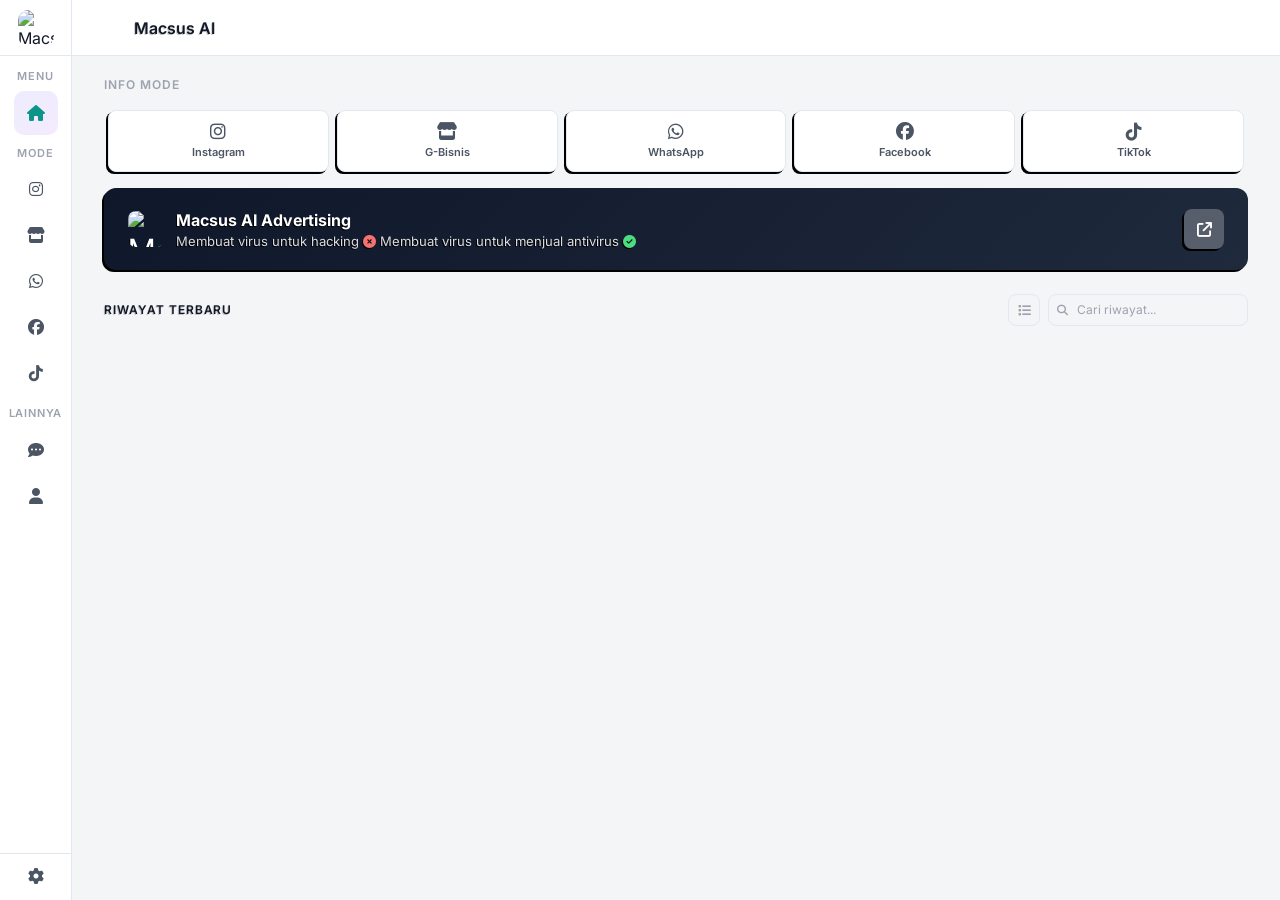
==== commit daf47bab: "feat: UI improvements, feature modules sync, and styling enhancements" ====
--- a/index.html
+++ b/index.html
@@ -57,10 +57,9 @@
       <div class="pc-nav-group">LAINNYA</div>
       <a class="pc-nav-link" data-page="pesan" onclick="sidebarNav('pesan')"><span class="pc-nav-icon"><i class="fas fa-comment-dots"></i></span><span class="pc-nav-text">Pesan</span></a>
       <a class="pc-nav-link" data-page="akun" onclick="sidebarNav('akun')"><span class="pc-nav-icon"><i class="fas fa-user"></i></span><span class="pc-nav-text">Akun</span></a>
-      <a class="pc-nav-link" data-page="pengaturan" onclick="sidebarNav('pengaturan')"><span class="pc-nav-icon"><i class="fas fa-cog"></i></span><span class="pc-nav-text">Pengaturan</span></a>
     </div>
     <div class="pc-sidebar-foot">
-      <button class="pc-nav-btn-primary" onclick="sidebarNav('mode')"><span class="pc-nav-icon" style="color:#fff;"><i class="fas fa-plus"></i></span><span class="pc-nav-text">Buat Konten Baru</span></button>
+      <a class="pc-nav-link" data-page="pengaturan" onclick="sidebarNav('pengaturan')"><span class="pc-nav-icon"><i class="fas fa-cog"></i></span><span class="pc-nav-text">Pengaturan</span></a>
     </div>
   </nav>
 
@@ -72,6 +71,7 @@
         <i class="topbar-icon topbar-icon-img" id="topbar-icon"></i>
         <span>Macsus AI</span>
       </div>
+      <div class="toast-container" id="toast-container"></div>
     </header>
 
     <!-- ACCOUNT DROPDOWN -->
@@ -149,6 +149,9 @@
           <div id="beranda-history">
           <div class="beranda-history-header">
             <p class="beranda-section-title">Riwayat Terbaru</p>
+            <button class="btn-view-toggle" id="btn-view-toggle" onclick="toggleHistoryView()" title="Ubah tampilan">
+              <i class="fas fa-list" id="view-toggle-icon"></i>
+            </button>
             <div class="beranda-search">
               <input type="text" id="beranda-search-input" placeholder="Cari riwayat..." oninput="filterBerandaHistory(this.value)" />
               <i class="fas fa-search"></i>
@@ -158,6 +161,7 @@
         </div>
         </div> <!-- /beranda-view -->
 
+        <div id="form-scroll-area">
         <!-- IG Fields -->
         <div class="form-panel" id="ig-fields">
           <div class="panel-header">
@@ -192,7 +196,10 @@
               <input type="text" id="gbisnisTitle" placeholder="Contoh: Review Pelanggan - Service Laptop Asus" />
             </div>
             <div class="field">
-              <label class="field-label">Data Report Pelanggan</label>
+              <label class="field-label" style="display:flex;align-items:center;justify-content:space-between;">
+                <span>Data Report Pelanggan</span>
+                <a href="https://trello.com/b/vV3NiTeK/07-juli-2026" target="_blank" rel="noopener noreferrer" class="btn-trello">Trello <i class="fas fa-external-link-alt"></i></a>
+              </label>
               <textarea id="reportData" rows="1" placeholder="Paste struktur data report di sini..." oninput="autoResizeTA(this)"></textarea>
             </div>
           </div>
@@ -228,7 +235,10 @@
               <input type="text" id="fbTitle" placeholder="Contoh: Review Pelanggan - Service Laptop Acer" />
             </div>
             <div class="field">
-              <label class="field-label">Data Report Pelanggan</label>
+              <label class="field-label" style="display:flex;align-items:center;justify-content:space-between;">
+                <span>Data Report Pelanggan</span>
+                <a href="https://trello.com/b/vV3NiTeK/07-juli-2026" target="_blank" rel="noopener noreferrer" class="btn-trello">Trello <i class="fas fa-external-link-alt"></i></a>
+              </label>
               <textarea id="fbReportData" rows="1" placeholder="Paste struktur data report di sini..." oninput="autoResizeTA(this)"></textarea>
             </div>
           </div>
@@ -263,6 +273,7 @@
             <input type="text" id="command" placeholder="Contoh: Fokus pada promo KMM, tonjolkan harga akhirnya" />
           </div>
         </div>
+        </div> <!-- /form-scroll-area -->
 
         <button class="btn-generate" id="submit-btn" onclick="generateAds()" style="display:none;">
           <i class="fas fa-wand-magic-sparkles"></i> Generate Konten
@@ -437,8 +448,8 @@
           <div class="char-row">
             <div class="char-track"><div class="char-fill ok" id="char-fill-tt" style="width:0%"></div></div>
             <span class="char-text" id="char-label-tt">0 / 2200</span>
-        </div>
-      </div>
+          </div>
+        </div>
 
       </div><!-- /output-wrapper -->
 
@@ -801,7 +812,6 @@
 </div>
 
 <!-- Toast -->
-<div class="toast" id="toast"><i class="fas fa-check-circle"></i> Teks disalin!</div>
 
 <!-- Update Modal Container -->
 <div id="update-modal" class="update-modal-container"></div>
@@ -850,24 +860,80 @@
       if (window.innerWidth < 1024) return;
       clearTimeout(hoverTimer);
       sidebar.classList.add('expanded');
+      if (typeof positionDynamicIsland === 'function') {
+        setTimeout(positionDynamicIsland, 350);
+      }
     });
     sidebar.addEventListener('mouseleave', function() {
       if (window.innerWidth < 1024) return;
       hoverTimer = setTimeout(function() {
         sidebar.classList.remove('expanded');
+        if (typeof positionDynamicIsland === 'function') {
+          setTimeout(positionDynamicIsland, 350);
+        }
       }, 200);
     });
   })();
 </script>
 
 <script>
+  var _historyViewMode = localStorage.getItem('historyView') || 'list';
+  function toggleHistoryView() {
+    var list = document.getElementById('beranda-history-list');
+    var icon = document.getElementById('view-toggle-icon');
+    var btn = document.getElementById('btn-view-toggle');
+    if (!list || !icon || !btn) return;
+    if (_historyViewMode === 'list') {
+      _historyViewMode = 'grid';
+      list.classList.add('grid-view');
+      icon.className = 'fas fa-grip';
+      btn.classList.add('active');
+    } else {
+      _historyViewMode = 'list';
+      list.classList.remove('grid-view');
+      icon.className = 'fas fa-list';
+      btn.classList.remove('active');
+    }
+    localStorage.setItem('historyView', _historyViewMode);
+  }
+  function applyHistoryView() {
+    var list = document.getElementById('beranda-history-list');
+    var icon = document.getElementById('view-toggle-icon');
+    var btn = document.getElementById('btn-view-toggle');
+    if (!list) return;
+    if (_historyViewMode === 'grid') {
+      list.classList.add('grid-view');
+      if (icon) icon.className = 'fas fa-grip';
+      if (btn) btn.classList.add('active');
+    } else {
+      list.classList.remove('grid-view');
+      if (icon) icon.className = 'fas fa-list';
+      if (btn) btn.classList.remove('active');
+    }
+  }
   function toggleNotesCard() {
     var card = document.getElementById('notes-card');
     if (card) card.classList.toggle('expanded');
   }
   function autoResizeTA(el) {
     el.style.height = 'auto';
-    el.style.height = el.scrollHeight + 'px';
+    var maxH = 200;
+    el.style.height = Math.min(el.scrollHeight, maxH) + 'px';
+  }
+  function toggleHistoryItem(btn) {
+    var item = btn.closest('.beranda-history-item');
+    if (!item) return;
+    var wasOpen = item.classList.contains('open');
+    document.querySelectorAll('.beranda-history-item.open').forEach(function(el) {
+      el.classList.remove('open');
+      var s = el.querySelector('.beranda-history-surface');
+      if (s) { s.classList.remove('open'); s.style.transform = ''; }
+    });
+    if (!wasOpen) {
+      item.classList.add('open');
+      var surface = item.querySelector('.beranda-history-surface');
+      if (surface) surface.classList.add('open');
+    }
   }
 </script>
 
@@ -884,10 +950,6 @@
       }
     });
 
-    var titles = { beranda:'Macsus AI', mode:'Mode', pesan:'Pesan', akun:'Akun', pengaturan:'Pengaturan' };
-    var topbarSpan = document.querySelector('#topbar-page-title span');
-    if (topbarSpan) topbarSpan.textContent = titles[page] || 'Macsus AI';
-
     closeAllExpandables();
 
     if (page === 'beranda') {
@@ -898,13 +960,21 @@
     } else if (page === 'pesan') {
       if (typeof openMessages === 'function') await openMessages();
     } else if (page === 'akun') {
-      if (typeof goBeranda === 'function' && currentMode !== null) await goBeranda();
+      if (currentMode !== null) {
+        currentMode = null;
+        if (typeof applyModeTheme === 'function') applyModeTheme(null);
+      }
       ['input-container','output-wrapper','messages-page','chat-page','pengaturan-page'].forEach(function(id) {
         var el = document.getElementById(id);
         if (el) el.style.display = 'none';
       });
       var ap = document.getElementById('akun-page');
-      if (ap) ap.style.display = '';
+      if (ap) {
+        ap.style.display = '';
+        ap.style.opacity = '0';
+        ap.style.transform = 'translateX(30px)';
+        anime({ targets: ap, opacity: [0, 1], translateX: [30, 0], duration: 250, easing: 'easeOutCubic' });
+      }
       var n = document.getElementById('account-display-name');
       var e = document.getElementById('account-display-email');
       var pn = document.getElementById('akun-page-name');
@@ -912,14 +982,44 @@
       if (n && pn) pn.textContent = n.textContent;
       if (e && pe) pe.textContent = e.textContent;
     } else if (page === 'pengaturan') {
-      if (typeof goBeranda === 'function' && currentMode !== null) await goBeranda();
+      if (currentMode !== null) {
+        currentMode = null;
+        if (typeof applyModeTheme === 'function') applyModeTheme(null);
+      }
       ['input-container','output-wrapper','messages-page','chat-page','akun-page'].forEach(function(id) {
         var el = document.getElementById(id);
         if (el) el.style.display = 'none';
       });
       var pp = document.getElementById('pengaturan-page');
-      if (pp) pp.style.display = '';
+      if (pp) {
+        pp.style.display = '';
+        pp.style.opacity = '0';
+        pp.style.transform = 'translateX(30px)';
+        anime({ targets: pp, opacity: [0, 1], translateX: [30, 0], duration: 250, easing: 'easeOutCubic' });
+      }
       if (typeof loadApiKeyToInput === 'function') loadApiKeyToInput();
+      if (typeof initModelSelect === 'function') initModelSelect();
+    }
+
+    // Set topbar icon & title AFTER async navigation (single source of truth)
+    var titles = { beranda:'Macsus AI', pesan:'Pesan', akun:'Akun', pengaturan:'Pengaturan' };
+    var iconClasses = { beranda:'topbar-icon topbar-icon-img', pesan:'topbar-icon fas fa-comment-dots', akun:'topbar-icon fas fa-user', pengaturan:'topbar-icon fas fa-cog' };
+    var topbarSpan = document.querySelector('#topbar-page-title span');
+    if (topbarSpan) topbarSpan.textContent = titles[page] || (page === 'mode' && mode ? 'Macsus AI' : 'Macsus AI');
+
+    var topIcon = document.getElementById('topbar-icon');
+    if (topIcon && topIcon.tagName === 'svg') {
+      var newI = document.createElement('i');
+      newI.id = 'topbar-icon';
+      topIcon.parentNode.replaceChild(newI, topIcon);
+      topIcon = newI;
+    }
+    if (page === 'mode' && mode) {
+      if (typeof updateTopbarTitle === 'function') updateTopbarTitle(mode);
+    } else if (iconClasses[page] && topIcon) {
+      topIcon.className = iconClasses[page];
+      topIcon.style.transform = '';
+      topIcon.style.opacity = '';
     }
   }
 
--- a/style.css
+++ b/style.css
@@ -351,6 +351,7 @@
   padding: 0 24px;
   gap: 16px;
   z-index: 90;
+  position: relative;
 }
 
 .topbar-title {
@@ -510,11 +511,31 @@
   overscroll-behavior: contain;
   width: 100%;
   position: relative;
+  display: flex;
+  flex-direction: column;
 }
 
 #input-container {
   margin: 0;
   padding: 0;
+  flex: 1;
+  min-height: 0;
+  display: flex;
+  flex-direction: column;
+}
+
+#form-scroll-area {
+  flex: 1;
+  min-height: 0;
+  overflow-y: auto;
+  -webkit-overflow-scrolling: touch;
+  overscroll-behavior: contain;
+  scrollbar-width: none;
+  display: none;
+}
+
+#form-scroll-area::-webkit-scrollbar {
+  display: none;
 }
 
 #input-container > *:first-child {
@@ -849,8 +870,7 @@
 .beranda-history-header {
   display: flex;
   align-items: center;
-  justify-content: space-between;
-  gap: 12px;
+  gap: 8px;
   margin-bottom: 12px;
 }
 
@@ -861,6 +881,7 @@
   text-transform: uppercase;
   letter-spacing: 0.08em;
   margin-bottom: 0;
+  margin-right: auto;
 }
 
 .beranda-search {
@@ -899,6 +920,118 @@
   display: flex;
   flex-direction: column;
   gap: 8px;
+}
+
+.beranda-history.grid-view {
+  display: grid;
+  grid-template-columns: repeat(2, 1fr);
+  gap: 8px;
+}
+
+@media (min-width: 1024px) {
+  .beranda-history.grid-view {
+    grid-template-columns: repeat(3, 1fr);
+  }
+}
+
+.beranda-history.grid-view .beranda-history-item {
+  touch-action: auto;
+}
+
+.beranda-history.grid-view .beranda-history-surface {
+  flex-direction: column;
+  align-items: stretch;
+  gap: 10px;
+  padding: 14px;
+  border-radius: var(--r-md);
+  margin: 2px;
+  width: auto;
+  box-shadow: none;
+}
+
+.beranda-history.grid-view .beranda-history-surface.swiping {
+  transform: none !important;
+}
+
+.beranda-history.grid-view .beranda-history-icon {
+  width: 40px;
+  height: 40px;
+  font-size: 18px;
+  border-radius: 10px;
+}
+
+.beranda-history.grid-view .beranda-history-info {
+  flex: none;
+  width: 100%;
+}
+
+.beranda-history.grid-view .beranda-history-title {
+  font-size: 13px;
+  white-space: nowrap;
+  overflow: hidden;
+  text-overflow: ellipsis;
+  max-width: 100%;
+  line-height: 1.3;
+}
+
+.beranda-history.grid-view .beranda-history-meta {
+  font-size: 11px;
+  line-height: 1.3;
+}
+
+.beranda-history.grid-view .beranda-history-badges {
+  flex-direction: row;
+  flex-wrap: wrap;
+  align-items: center;
+  justify-content: flex-start;
+  width: 100%;
+  gap: 4px;
+}
+
+.beranda-history.grid-view .beranda-history-dots {
+  display: flex;
+  position: absolute;
+  top: 6px;
+  right: 6px;
+  z-index: 2;
+  width: 28px;
+  height: 28px;
+  align-items: center;
+  justify-content: center;
+  border-radius: var(--r-sm);
+  background: rgba(0,0,0,0.3);
+  color: #fff;
+  font-size: 12px;
+  border: none;
+  cursor: pointer;
+}
+
+.btn-view-toggle {
+  width: 32px;
+  height: 32px;
+  flex-shrink: 0;
+  display: flex;
+  align-items: center;
+  justify-content: center;
+  border: 1px solid var(--border);
+  border-radius: var(--r-md);
+  background: var(--bg-page);
+  color: var(--text-tertiary);
+  font-size: 13px;
+  cursor: pointer;
+  transition: background 0.15s, color 0.15s, border-color 0.15s;
+}
+
+.btn-view-toggle:hover {
+  background: var(--bg-hover);
+  color: var(--text-primary);
+  border-color: var(--accent);
+}
+
+.btn-view-toggle.active {
+  color: var(--accent);
+  border-color: var(--accent);
+  background: var(--accent-muted);
 }
 
 /* ── SWIPEABLE HISTORY ITEM ── */
@@ -1059,6 +1192,11 @@
 .beranda-history-surface.wa:hover { border-color: var(--wa); }
 .beranda-history-surface.fb:hover { border-color: var(--fb); }
 .beranda-history-surface.tt:hover { border-color: var(--tt); }
+
+/* ── 3-DOT BUTTON (hidden mobile) ──────────────────────── */
+.beranda-history-dots {
+  display: none;
+}
 
 .beranda-history-empty {
   text-align: center;
@@ -1539,6 +1677,33 @@
   border-radius: 4px;
 }
 
+.btn-trello {
+  font-size: 10px;
+  font-weight: 600;
+  color: #fff;
+  background: #0079bf;
+  border: none;
+  border-radius: 4px;
+  padding: 3px 8px;
+  text-decoration: none;
+  display: inline-flex;
+  align-items: center;
+  gap: 4px;
+  cursor: pointer;
+  transition: background 0.2s;
+  line-height: 1.3;
+  white-space: nowrap;
+}
+
+.btn-trello:hover {
+  background: #026aa7;
+  color: #fff;
+}
+
+.btn-trello i {
+  font-size: 9px;
+}
+
 input, textarea {
   width: 100%;
   padding: 10px 12px;
@@ -1548,6 +1713,9 @@
   border-radius: var(--r-md);
   font-size: 14px;
   line-height: 1.5;
+  resize: none;
+  max-height: 200px;
+  overflow-y: auto;
 }
 
 input::placeholder, textarea::placeholder {
@@ -1583,10 +1751,10 @@
   align-items: center;
   justify-content: center;
   gap: 8px;
-  margin-bottom: 24px;
   box-shadow: -2px 2px 0 #000, inset 0 1px 0 rgba(255,255,255,0.25);
   position: relative;
   overflow: hidden;
+  flex-shrink: 0;
 }
 
 .btn-generate::before {
@@ -1926,12 +2094,21 @@
 }
 
 .output-area.visible, #output-wrapper.visible {
-  display: block;
+  display: flex;
+  flex-direction: column;
   background: var(--bg-surface);
   border: 1px solid var(--border);
   border-radius: var(--r-lg);
   overflow: hidden;
   box-shadow: -2px 2px 0 #000;
+  flex: 1;
+  min-height: 0;
+  max-height: 100%;
+}
+
+body.has-output .content-area {
+  overflow-y: hidden;
+  overflow-x: hidden;
 }
 
 .output-topbar {
@@ -1940,6 +2117,7 @@
   padding: 16px 20px;
   border-bottom: 1px solid var(--border);
   gap: 8px;
+  flex-shrink: 0;
 }
 
 .output-topbar-row1 {
@@ -2023,6 +2201,7 @@
   border-bottom: 1px solid var(--border);
   padding: 0;
   gap: 0;
+  flex-shrink: 0;
 }
 
 .tab-pill {
@@ -2057,7 +2236,10 @@
 }
 
 .out-card.active {
-  display: block;
+  display: flex;
+  flex-direction: column;
+  flex: 1;
+  min-height: 0;
 }
 
 .out-card-header {
@@ -2067,6 +2249,7 @@
   padding: 10px 16px;
   border-bottom: 1px solid var(--border);
   background: var(--bg-page);
+  flex-shrink: 0;
 }
 
 .out-card-label {
@@ -2125,7 +2308,8 @@
   font-size: 13px;
   line-height: 1.7;
   color: var(--text-primary);
-  max-height: 420px;
+  flex: 1;
+  min-height: 0;
   overflow-y: auto;
   -webkit-overflow-scrolling: touch;
   overscroll-behavior: contain;
@@ -2156,6 +2340,7 @@
   padding: 10px 16px;
   border-top: 1px solid var(--border);
   background: var(--bg-page);
+  flex-shrink: 0;
 }
 
 .char-track {
@@ -2837,6 +3022,12 @@
 }
 
 /* ── TOAST ──────────────────────────────────────────────────── */
+.toast-container {
+  display: flex;
+  gap: 8px;
+  margin-left: auto;
+}
+
 .toast {
   position: fixed;
   bottom: 24px;
@@ -3744,10 +3935,10 @@
     gap: 12px; flex-shrink: 0; height: 44px;
   }
 
-  .pc-sidebar:not(.expanded) .pc-nav-link { justify-content: center; padding: 0; width: 72px; }
+  .pc-sidebar:not(.expanded) .pc-nav-link { justify-content: center; padding: 0; width: 72px; min-width: 72px; }
   .pc-sidebar:not(.expanded) .pc-nav-link .pc-nav-icon { margin: 0; }
 
-  .pc-sidebar.expanded .pc-nav-link { min-width: 260px; }
+  .pc-sidebar.expanded .pc-nav-link { width: 100%; min-width: 0; padding: 0 14px; }
 
   .pc-nav-icon {
     width: 44px; height: 44px; display: flex; align-items: center; justify-content: center;
@@ -3773,7 +3964,7 @@
   }
 
   /* Sidebar footer */
-  .pc-sidebar-foot { padding: 10px; border-top: 1px solid var(--border); overflow: hidden; }
+  .pc-sidebar-foot { border-top: 1px solid var(--border); overflow: hidden; }
 
   .pc-nav-btn-primary {
     display: flex; align-items: center; gap: 12px;
@@ -3820,11 +4011,180 @@
     padding: 20px 32px 40px;
   }
 
+  /* Mode info panel — bigger on PC */
+  .mode-info-panel {
+    padding: 20px 24px;
+    gap: 16px;
+  }
+
+  .mode-info-icon {
+    font-size: 32px;
+  }
+
+  .default-icon {
+    width: 36px;
+    height: 36px;
+  }
+
+  .mode-info-name {
+    font-size: 16px;
+  }
+
+  .mode-info-desc {
+    font-size: 13px;
+  }
+
+  .btn-use-mode {
+    width: 40px;
+    height: 40px;
+    font-size: 15px;
+  }
+
+  .mode-info-panel.ig.expanded,
+  .mode-info-panel.gb.expanded,
+  .mode-info-panel.wa.expanded,
+  .mode-info-panel.fb.expanded,
+  .mode-info-panel.tt.expanded {
+    border-radius: var(--r-lg) var(--r-lg) 40% var(--r-lg);
+  }
+
+  .mode-info-panel.ig.closing,
+  .mode-info-panel.gb.closing,
+  .mode-info-panel.wa.closing,
+  .mode-info-panel.fb.closing,
+  .mode-info-panel.tt.closing {
+    border-radius: var(--r-lg);
+  }
+
   /* Account dropdown — right */
   .account-dropdown { right: 32px; width: 320px; left: auto !important; }
 
-  /* Toast — bottom right */
-  .toast { bottom: 32px; right: 32px; left: auto; }
+  /* Toast — inside topbar, horizontal */
+  .toast-container {
+    display: flex;
+    gap: 8px;
+    margin-left: auto;
+  }
+
+  .toast {
+    position: relative;
+    top: auto;
+    right: auto;
+    bottom: auto;
+    left: auto;
+    transform: translateX(120%);
+    padding: 8px 16px;
+    border-radius: var(--r-md);
+    font-size: 13px;
+    min-width: 200px;
+    max-width: 320px;
+    box-shadow: 0 4px 20px rgba(0, 0, 0, 0.15);
+    border: 1px solid var(--border);
+    background: var(--bg-surface);
+    color: var(--text-primary);
+    font-weight: 500;
+    opacity: 1;
+    transition: transform 0.35s cubic-bezier(0.22, 1, 0.36, 1), opacity 0.25s ease;
+    z-index: 100;
+    pointer-events: auto;
+  }
+
+  .toast.show {
+    transform: translateX(0);
+    opacity: 1;
+  }
+
+  /* ── 3-DOT MENU (replace swipe on PC) ─────────────────── */
+  .beranda-history-dots {
+    display: flex;
+    align-items: center;
+    justify-content: center;
+    width: 32px;
+    height: 32px;
+    border-radius: var(--r-sm);
+    color: var(--text-tertiary);
+    flex-shrink: 0;
+    border: none;
+    background: none;
+    cursor: pointer;
+    font-size: 14px;
+    transition: background 0.15s, color 0.15s;
+  }
+
+  .beranda-history-dots:hover {
+    background: var(--bg-hover);
+    color: var(--text-primary);
+  }
+
+  /* Disable swipe on PC */
+  .beranda-history-item {
+    touch-action: auto;
+    overflow: visible;
+  }
+
+  .beranda-history-surface.swiping {
+    transition: none !important;
+  }
+
+  /* Disable swipe hint animation on PC */
+  .beranda-history-item.hint .beranda-history-surface {
+    animation: none !important;
+  }
+
+  /* ── DYNAMIC ISLAND — PC ──────────────────────────────────── */
+  .dynamic-island {
+    max-width: calc(100vw - 72px - 40px);
+  }
+
+  .di-shell.expanded {
+    width: 400px;
+    max-width: calc(100vw - 72px - 40px);
+    max-height: 60dvh;
+    border-radius: var(--r-xl);
+  }
+
+  .di-shell.expanded .di-sizer {
+    width: 100%;
+  }
+
+  .di-expanded {
+    max-height: calc(60dvh - 50px);
+    overflow-y: auto;
+    scrollbar-width: thin;
+    scrollbar-color: rgba(255,255,255,0.2) transparent;
+    padding: 16px 20px;
+  }
+
+  .di-expanded-header {
+    font-size: 14px;
+    font-weight: 700;
+    padding-bottom: 12px;
+    border-bottom: 1px solid rgba(255,255,255,0.1);
+    margin-bottom: 8px;
+  }
+
+  .di-expanded-item {
+    font-size: 13px;
+    padding: 8px 12px;
+    border-radius: var(--r-md);
+  }
+
+  .di-expanded-list {
+    gap: 6px;
+  }
+
+  /* CustomSelect modal — fill screen with 20px margin on PC */
+  .cs-modal {
+    width: calc(100% - 40px);
+    height: calc(100% - 40px);
+    max-width: none;
+    max-height: none;
+  }
+
+  .modal-body {
+    padding: 24px 28px;
+    gap: 20px;
+  }
 }
 
 /* ═══════════════════════════════════════════════════════════════
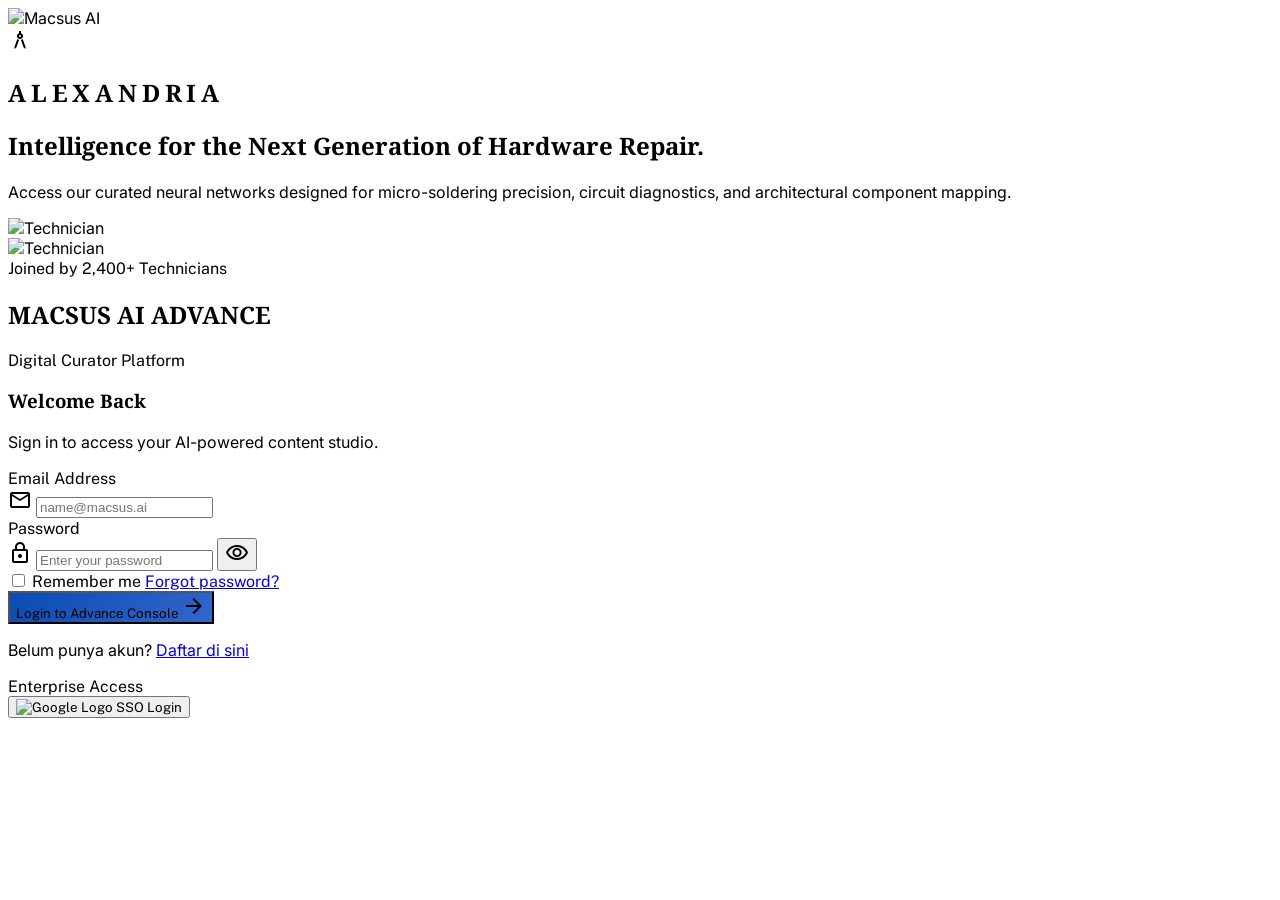
==== commit a8c5ceef: "Fitur terbaru" ====
--- a/index.html
+++ b/index.html
@@ -1,814 +1,1117 @@
-<!DOCTYPE html>
+﻿<!DOCTYPE html>
 <html lang="id">
 <head>
-  <meta charset="UTF-8" />
-  <meta name="viewport" content="width=device-width, initial-scale=1.0, maximum-scale=1.0, user-scalable=no, viewport-fit=cover" />
-  <title>Macsus AI Advertising</title>
-  <meta property="og:url" content="https://macsus-ai-advertising-version.netlify.app/IkonBrand/teks-gelap/og-1200x630.png" />
-  <meta property="og:title" content="Macsus AI Advertising" />
-  <meta property="og:description" content="Generator Konten AI Cerdas untuk Macsus Company" />
-  <meta property="og:image" content="https://macsus-ai-advertising-version.netlify.app/IkonBrand/teks-gelap/og-1200x630.png" />
-  <meta property="og:type" content="website" />
-  
-  <link rel="icon" href="IkonBrand/ikon-gelap/favicon-32.png" type="image/png">
-  <link rel="apple-touch-icon" href="IkonBrand/ikon-gelap/apple-touch-180.png">
-  <link rel="manifest" href="manifest.json">
-  
-  <link rel="preconnect" href="https://fonts.googleapis.com" />
-  <link rel="preconnect" href="https://fonts.gstatic.com" crossorigin />
-  
-  <link rel="stylesheet" href="https://cdnjs.cloudflare.com/ajax/libs/font-awesome/6.4.0/css/all.min.css" />
-  <link rel="stylesheet" href="style.css" />
-  <script src="https://unpkg.com/lucide@latest"></script>
-  <script src="https://cdn.jsdelivr.net/npm/@supabase/supabase-js@2"></script>
-  <script src="https://cdnjs.cloudflare.com/ajax/libs/animejs/3.2.2/anime.min.js"></script>
+ <meta charset="UTF-8" />
+ <meta name="viewport" content="width=device-width, initial-scale=1.0, maximum-scale=1.0, user-scalable=no, viewport-fit=cover" />
+ <title>Macsus AI Advertising</title>
+ <meta property="og:url" content="https://macsus-ai-advertising-version.netlify.app/" />
+ <meta property="og:title" content="Macsus AI Advertising" />
+ <meta property="og:description" content="Generator Konten AI Cerdas untuk Macsus Company" />
+ <meta property="og:image" content="https://macsus-ai-advertising-version.netlify.app/IkonBrand/teks-gelap/og-1200x630.png" />
+ <meta property="og:type" content="website" />
+ 
+ <link rel="icon" href="IkonBrand/ikon-gelap/favicon-32.png" type="image/png">
+ <link rel="apple-touch-icon" href="IkonBrand/ikon-gelap/apple-touch-180.png">
+ <link rel="manifest" href="manifest.json">
+ 
+ <link rel="preconnect" href="https://fonts.googleapis.com" />
+ <link rel="preconnect" href="https://fonts.gstatic.com" crossorigin />
+ 
+ <link rel="stylesheet" href="https://cdnjs.cloudflare.com/ajax/libs/font-awesome/6.4.0/css/all.min.css" />
+ <link href="https://fonts.googleapis.com/css2?family=Noto+Serif:wght@400;700&family=Inter:wght@400;500;600&family=Public+Sans:wght@300;400;600&display=swap" rel="stylesheet">
+ <link href="https://fonts.googleapis.com/css2?family=Material+Symbols+Outlined:wght,FILL@100..700,0..1&display=swap" rel="stylesheet">
+ <link rel="stylesheet" href="style.css?v=1.8.4" />
+ <script src="https://unpkg.com/lucide@latest"></script>
+ <script src="https://cdn.jsdelivr.net/npm/@supabase/supabase-js@2"></script>
+ <script src="https://cdnjs.cloudflare.com/ajax/libs/animejs/3.2.2/anime.min.js"></script>
 </head>
 
 <body>
 
 <!-- Custom Splash Screen -->
 <div id="custom-splash" class="splash-screen">
-  <div class="splash-content">
-    <img src="ikon.png" alt="Macsus" class="splash-logo" />
-  </div>
-  <div class="splash-brand">from ZERO</div>
+ <div class="splash-content">
+ <img src="ikon.png" alt="Macsus" class="splash-logo" />
+ </div>
+ <div class="splash-brand">from ZERO</div>
 </div>
 
 <div class="app-layout">
 
-  <!-- ══ SIDEBAR (Desktop ≥1024px only) ══ -->
-  <nav class="pc-sidebar" id="pc-sidebar">
-    <div class="pc-sidebar-head">
-      <div class="pc-sidebar-logo-wrap">
-        <img src="ikon.png" class="pc-sidebar-logo-img" alt="Macsus" />
-        <span class="pc-brand">MACSUS AI</span>
-      </div>
-
-    </div>
-    <div class="pc-nav">
-      <div class="pc-nav-group">MENU</div>
-      <a class="pc-nav-link active" data-page="beranda" onclick="sidebarNav('beranda')"><span class="pc-nav-icon"><i class="fas fa-home"></i></span><span class="pc-nav-text">Beranda</span></a>
-      <div class="pc-nav-group">MODE</div>
-      <a class="pc-nav-link" data-mode="ig" onclick="sidebarNav('mode','ig')"><span class="pc-nav-icon"><i class="fab fa-instagram"></i></span><span class="pc-nav-text">Instagram</span></a>
-      <a class="pc-nav-link" data-mode="gbisnis" onclick="sidebarNav('mode','gbisnis')"><span class="pc-nav-icon"><i class="fas fa-store"></i></span><span class="pc-nav-text">G-Bisnis</span></a>
-      <a class="pc-nav-link" data-mode="wa" onclick="sidebarNav('mode','wa')"><span class="pc-nav-icon"><i class="fab fa-whatsapp"></i></span><span class="pc-nav-text">WhatsApp</span></a>
-      <a class="pc-nav-link" data-mode="fb" onclick="sidebarNav('mode','fb')"><span class="pc-nav-icon"><i class="fab fa-facebook"></i></span><span class="pc-nav-text">Facebook</span></a>
-      <a class="pc-nav-link" data-mode="tt" onclick="sidebarNav('mode','tt')"><span class="pc-nav-icon"><i class="fab fa-tiktok"></i></span><span class="pc-nav-text">TikTok</span></a>
-      <div class="pc-nav-group">LAINNYA</div>
-      <a class="pc-nav-link" data-page="pesan" onclick="sidebarNav('pesan')"><span class="pc-nav-icon"><i class="fas fa-comment-dots"></i></span><span class="pc-nav-text">Pesan</span></a>
-      <a class="pc-nav-link" data-page="akun" onclick="sidebarNav('akun')"><span class="pc-nav-icon"><i class="fas fa-user"></i></span><span class="pc-nav-text">Akun</span></a>
-    </div>
-    <div class="pc-sidebar-foot">
-      <a class="pc-nav-link" data-page="pengaturan" onclick="sidebarNav('pengaturan')"><span class="pc-nav-icon"><i class="fas fa-cog"></i></span><span class="pc-nav-text">Pengaturan</span></a>
-    </div>
-  </nav>
-
-  <!-- MAIN AREA -->
-  <div class="main-area">
-    <!-- TOPBAR -->
-    <header class="topbar">
-      <div class="topbar-title" id="topbar-page-title">
-        <i class="topbar-icon topbar-icon-img" id="topbar-icon"></i>
-        <span>Macsus AI</span>
-      </div>
-      <div class="toast-container" id="toast-container"></div>
-    </header>
-
-    <!-- ACCOUNT DROPDOWN -->
-    <div class="account-dropdown" id="account-dropdown">
-      <div class="account-header">
-        <div class="account-icon">
-          <i data-lucide="circle-user"></i>
-        </div>
-        <div>
-          <div class="account-name" id="account-display-name">Loading...</div>
-          <div class="account-email" id="account-display-email">Email</div>
-        </div>
-      </div>
-      <div class="account-actions">
-        <button class="account-btn" onclick="handleSwitchAccount()">
-          <i class="fas fa-sign-in-alt"></i> Ganti Akun
-        </button>
-        <button class="account-btn" onclick="handleAddAccount()">
-          <i class="fas fa-user-plus"></i> Tambah Akun
-        </button>
-      </div>
-    </div>
-    <div class="account-overlay" id="account-overlay" onclick="toggleAccountMenu()"></div>
-
-    <!-- CONTENT AREA -->
-    <div class="content-area">
-      <!-- INPUT CONTAINER -->
-      <div id="input-container">
-        <!-- BERANDA VIEW -->
-        <div id="beranda-view">
-          <!-- MODE INFO TABS -->
-          <p class="section-eyebrow">Info Mode</p>
-          <div class="mode-tabs">
-            <button class="mode-tab ig" data-mode="ig" onclick="toggleModeInfo('ig')">
-              <i class="fab fa-instagram"></i><span>Instagram</span>
-            </button>
-            <button class="mode-tab gb" data-mode="gbisnis" onclick="toggleModeInfo('gbisnis')">
-              <i class="fas fa-store"></i><span>G-Bisnis</span>
-            </button>
-            <button class="mode-tab wa" data-mode="wa" onclick="toggleModeInfo('wa')">
-              <i class="fab fa-whatsapp"></i><span>WhatsApp</span>
-            </button>
-            <button class="mode-tab fb" data-mode="fb" onclick="toggleModeInfo('fb')">
-              <i class="fab fa-facebook"></i><span>Facebook</span>
-            </button>
-            <button class="mode-tab tt" data-mode="tt" onclick="toggleModeInfo('tt')">
-              <i class="fab fa-tiktok"></i><span>TikTok</span>
-            </button>
-          </div>
-          <div class="mode-info-panel default-panel" id="default-panel">
-            <div class="mode-info-head">
-              <img src="ikon.png" class="mode-info-icon default-icon" alt="Macsus">
-              <div>
-                <div class="mode-info-name">Macsus AI Advertising</div>
-                <div class="mode-info-desc">Membuat virus untuk hacking <i class="fas fa-circle-xmark" style="color:#F87171;"></i> Membuat virus untuk menjual antivirus <i class="fas fa-circle-check" style="color:#4ADE80;"></i></div>
-              </div>
-            </div>
-            <a href="https://www.instagram.com/macsus.company/" target="_blank" class="btn-use-mode" title="Kunjungi Instagram">
-              <i class="fas fa-arrow-up-right-from-square"></i>
-            </a>
-          </div>
-          <div class="mode-info-panel" id="mode-info-panel" style="display:none;">
-            <div class="mode-info-head">
-              <i class="mode-info-icon" id="mode-info-icon"></i>
-              <div>
-                <div class="mode-info-name" id="mode-info-name"></div>
-                <div class="mode-info-desc" id="mode-info-desc"></div>
-              </div>
-            </div>
-            <button class="btn-use-mode" id="btn-use-mode" onclick="useModeFromInfo()" title="Buka mode ini">
-              <i class="fas fa-arrow-up-right-from-square"></i>
-            </button>
-          </div>
-
-          <div id="beranda-history">
-          <div class="beranda-history-header">
-            <p class="beranda-section-title">Riwayat Terbaru</p>
-            <button class="btn-view-toggle" id="btn-view-toggle" onclick="toggleHistoryView()" title="Ubah tampilan">
-              <i class="fas fa-list" id="view-toggle-icon"></i>
-            </button>
-            <div class="beranda-search">
-              <input type="text" id="beranda-search-input" placeholder="Cari riwayat..." oninput="filterBerandaHistory(this.value)" />
-              <i class="fas fa-search"></i>
-            </div>
-          </div>
-          <div class="beranda-history" id="beranda-history-list"></div>
-        </div>
-        </div> <!-- /beranda-view -->
-
-        <div id="form-scroll-area">
-        <!-- IG Fields -->
-        <div class="form-panel" id="ig-fields">
-          <div class="panel-header">
-            <div class="panel-dot ig"></div>
-            <span class="panel-title">Mode Instagram</span>
-          </div>
-          <div class="panel-body">
-            <div class="field">
-              <label class="field-label">Judul / Topik Konten IG</label>
-              <input type="text" id="contentTitle" placeholder="Contoh: Laptop Terkena Tumpahan Air (Liquid Spill)" />
-            </div>
-            <div class="field">
-              <label class="field-label">Template Preset Layanan</label>
-              <div id="cs-ig-template" style="margin-bottom: 12px;"></div>
-            </div>
-            <div class="field">
-              <label class="field-label">Layanan / Masalah Hari Ini</label>
-              <textarea id="serviceInfo" rows="1" placeholder="Contoh: Overheat Treatment laptop gaming Asus ROG di Surabaya." oninput="autoResizeTA(this)"></textarea>
-            </div>
-          </div>
-        </div>
-
-        <!-- Google Bisnis Fields -->
-        <div class="form-panel" id="gbisnis-fields">
-          <div class="panel-header">
-            <div class="panel-dot gb"></div>
-            <span class="panel-title">Mode Google Bisnis</span>
-          </div>
-          <div class="panel-body">
-            <div class="field">
-              <label class="field-label">Judul</label>
-              <input type="text" id="gbisnisTitle" placeholder="Contoh: Review Pelanggan - Service Laptop Asus" />
-            </div>
-            <div class="field">
-              <label class="field-label" style="display:flex;align-items:center;justify-content:space-between;">
-                <span>Data Report Pelanggan</span>
-                <a href="https://trello.com/b/vV3NiTeK/07-juli-2026" target="_blank" rel="noopener noreferrer" class="btn-trello">Trello <i class="fas fa-external-link-alt"></i></a>
-              </label>
-              <textarea id="reportData" rows="1" placeholder="Paste struktur data report di sini..." oninput="autoResizeTA(this)"></textarea>
-            </div>
-          </div>
-        </div>
-
-        <!-- WhatsApp Fields -->
-        <div class="form-panel" id="wa-fields">
-          <div class="panel-header">
-            <div class="panel-dot wa"></div>
-            <span class="panel-title">Mode WhatsApp Broadcast</span>
-          </div>
-          <div class="panel-body">
-            <div class="field">
-              <label class="field-label">Judul</label>
-              <input type="text" id="waTitle" placeholder="Contoh: Promo Ganti Layar Smartphone Agustus" />
-            </div>
-            <div class="field">
-              <label class="field-label">Jenis Promo / Layanan</label>
-              <textarea id="waPromoType" rows="1" placeholder="Contoh: Promo Ganti Layar Smartphone bulan Agustus dengan potongan harga khusus..." oninput="autoResizeTA(this)"></textarea>
-            </div>
-          </div>
-        </div>
-
-        <!-- Facebook Fields -->
-        <div class="form-panel" id="fb-fields">
-          <div class="panel-header">
-            <div class="panel-dot fb"></div>
-            <span class="panel-title">Mode Facebook Bisnis</span>
-          </div>
-          <div class="panel-body">
-            <div class="field">
-              <label class="field-label">Judul</label>
-              <input type="text" id="fbTitle" placeholder="Contoh: Review Pelanggan - Service Laptop Acer" />
-            </div>
-            <div class="field">
-              <label class="field-label" style="display:flex;align-items:center;justify-content:space-between;">
-                <span>Data Report Pelanggan</span>
-                <a href="https://trello.com/b/vV3NiTeK/07-juli-2026" target="_blank" rel="noopener noreferrer" class="btn-trello">Trello <i class="fas fa-external-link-alt"></i></a>
-              </label>
-              <textarea id="fbReportData" rows="1" placeholder="Paste struktur data report di sini..." oninput="autoResizeTA(this)"></textarea>
-            </div>
-          </div>
-        </div>
-
-        <!-- TikTok Fields -->
-        <div class="form-panel" id="tt-fields">
-          <div class="panel-header">
-            <div class="panel-dot tt"></div>
-            <span class="panel-title">Mode TikTok</span>
-          </div>
-          <div class="panel-body">
-            <div class="field">
-              <label class="field-label">Judul</label>
-              <input type="text" id="ttTitle" placeholder="Contoh: Proses Overheat Treatment Laptop Gaming" />
-            </div>
-            <div class="field">
-              <label class="field-label">Tema / Deskripsi Video TikTok</label>
-              <textarea id="ttVideoDesc" rows="1" placeholder="Contoh: Video showing laptop overheat treatment process di workshop Macsus..." oninput="autoResizeTA(this)"></textarea>
-            </div>
-          </div>
-        </div>
-
-        <!-- Notes Card -->
-        <div class="notes-card" id="notes-card">
-          <div class="notes-card-header" onclick="toggleNotesCard()">
-            <span class="notes-card-title">Catatan Tambahan</span>
-            <span class="field-optional">opsional</span>
-            <i class="fas fa-chevron-down notes-card-chevron"></i>
-          </div>
-          <div class="notes-card-body">
-            <input type="text" id="command" placeholder="Contoh: Fokus pada promo KMM, tonjolkan harga akhirnya" />
-          </div>
-        </div>
-        </div> <!-- /form-scroll-area -->
-
-        <button class="btn-generate" id="submit-btn" onclick="generateAds()" style="display:none;">
-          <i class="fas fa-wand-magic-sparkles"></i> Generate Konten
-        </button>
-      </div>
-
-      <!-- Error -->
-      <div class="error-card" id="error-box">
-        <i class="fas fa-exclamation-triangle icon"></i>
-        <span id="error-text"></span>
-      </div>
-
-      <!-- Output Area -->
-      <div class="output-area" id="output-wrapper">
-        <div class="output-topbar">
-          <div class="output-topbar-row1">
-            <div class="output-eyebrow">Hasil Generate</div>
-            <div class="output-topbar-actions">
-              <button class="btn-back-to-input" id="btn-back-to-input" onclick="backToInput()" title="Kembali ke form input">
-                <i class="fas fa-arrow-left"></i>
-              </button>
-              <button class="btn-copy-all" onclick="copyAll()"><i class="fas fa-copy"></i> Salin Semua</button>
-            </div>
-          </div>
-          <div class="output-title" id="output-title"></div>
-        </div>
-
-        <!-- IG Tabs -->
-        <div class="tab-row" id="ig-tabs" style="display:none">
-          <button class="tab-pill active" onclick="switchTab(0)">
-            <i class="fas fa-book"></i> NotebookLM
-          </button>
-          <button class="tab-pill" onclick="switchTab(1)">
-            <i class="fas fa-file-alt"></i> Dok. Sumber
-          </button>
-          <button class="tab-pill" onclick="switchTab(2)">
-            <i class="fas fa-font"></i> Caption IG
-          </button>
-        </div>
-
-        <!-- IG Sections -->
-        <div class="out-card active" id="section-notebooklm" style="display:none">
-          <div class="out-card-header">
-            <div class="out-card-label">
-              <div class="out-num">1</div>
-              <span class="out-card-name">Prompt NotebookLM</span>
-            </div>
-            <div class="out-card-actions">
-              <button class="btn-sec" onclick="copySection('notebooklm-body')" title="Salin"><i class="fas fa-copy"></i></button>
-              <button class="btn-sec" onclick="editSection('notebooklm-body')" title="Edit"><i class="fas fa-edit"></i></button>
-              <button class="btn-sec" onclick="regenerateSection('notebooklm-body', 0)" title="Generate Ulang"><i class="fas fa-rotate-right"></i></button>
-              <button class="btn-sec" onclick="downloadSection('notebooklm-body', 'notebooklm.txt')" title="Download"><i class="fas fa-download"></i></button>
-            </div>
-          </div>
-          <div class="out-card-body" id="notebooklm-body"></div>
-        </div>
-
-        <div class="out-card" id="section-dokumen" style="display:none">
-          <div class="out-card-header">
-            <div class="out-card-label">
-              <div class="out-num">2</div>
-              <span class="out-card-name">Dokumen Sumber Data</span>
-            </div>
-            <div class="out-card-actions">
-              <button class="btn-sec" onclick="copySection('dokumen-body')" title="Salin"><i class="fas fa-copy"></i></button>
-              <button class="btn-sec" onclick="editSection('dokumen-body')" title="Edit"><i class="fas fa-edit"></i></button>
-              <button class="btn-sec" onclick="regenerateSection('dokumen-body', 1)" title="Generate Ulang"><i class="fas fa-rotate-right"></i></button>
-              <button class="btn-sec" onclick="downloadSection('dokumen-body', 'dokumen.txt')" title="Download"><i class="fas fa-download"></i></button>
-            </div>
-          </div>
-          <div class="out-card-body" id="dokumen-body"></div>
-        </div>
-
-        <div class="out-card" id="section-caption" style="display:none">
-          <div class="out-card-header">
-            <div class="out-card-label">
-              <div class="out-num">3</div>
-              <span class="out-card-name">Caption Instagram</span>
-            </div>
-            <div class="out-card-actions">
-              <button class="btn-sec" onclick="copySection('caption-body')" title="Salin"><i class="fas fa-copy"></i></button>
-              <button class="btn-sec" onclick="editSection('caption-body')" title="Edit"><i class="fas fa-edit"></i></button>
-              <button class="btn-sec" onclick="regenerateSection('caption-body', 2)" title="Generate Ulang"><i class="fas fa-rotate-right"></i></button>
-              <button class="btn-sec" onclick="downloadSection('caption-body', 'caption.txt')" title="Download"><i class="fas fa-download"></i></button>
-            </div>
-          </div>
-          <div class="out-card-body" id="caption-body"></div>
-          <div class="char-row">
-            <div class="char-track"><div class="char-fill ok" id="char-fill-caption" style="width:0%"></div></div>
-            <span class="char-text" id="char-label-caption">0 / 2200</span>
-          </div>
-        </div>
-
-        <!-- GBisnis Section -->
-        <div class="out-card" id="section-gbisnis" style="display:none">
-          <div class="out-card-header">
-            <div class="out-card-label">
-              <div class="out-num gb"><i class="fab fa-google"></i></div>
-              <span class="out-card-name">Postingan Google Bisnis</span>
-            </div>
-            <div class="out-card-actions">
-              <button class="btn-sec" onclick="copySection('gbisnis-body')" title="Salin"><i class="fas fa-copy"></i></button>
-              <button class="btn-sec" onclick="editSection('gbisnis-body')" title="Edit"><i class="fas fa-edit"></i></button>
-              <button class="btn-sec" onclick="regenerateSection('gbisnis-body', 0)" title="Generate Ulang"><i class="fas fa-rotate-right"></i></button>
-              <button class="btn-sec" onclick="downloadSection('gbisnis-body', 'gbisnis.txt')" title="Download"><i class="fas fa-download"></i></button>
-            </div>
-          </div>
-          <div class="out-card-body" id="gbisnis-body"></div>
-          <div class="char-row">
-            <div class="char-track"><div class="char-fill ok" id="char-fill" style="width:0%"></div></div>
-            <span class="char-text" id="char-label">0 / 1500</span>
-          </div>
-        </div>
-
-        <!-- WA Section -->
-        <div class="out-card" id="section-wa" style="display:none">
-          <div class="out-card-header">
-            <div class="out-card-label">
-              <div class="out-num wa"><i class="fab fa-whatsapp"></i></div>
-              <span class="out-card-name">Pesan WhatsApp Broadcast</span>
-            </div>
-            <div class="out-card-actions">
-              <button class="btn-sec" onclick="copySection('wa-body')" title="Salin"><i class="fas fa-copy"></i></button>
-              <button class="btn-sec" onclick="editSection('wa-body')" title="Edit"><i class="fas fa-edit"></i></button>
-              <button class="btn-sec" onclick="regenerateSection('wa-body', 0)" title="Generate Ulang"><i class="fas fa-rotate-right"></i></button>
-              <button class="btn-sec" onclick="downloadSection('wa-body', 'whatsapp.txt')" title="Download"><i class="fas fa-download"></i></button>
-            </div>
-          </div>
-          <div class="out-card-body" id="wa-body"></div>
-          <div class="char-row">
-            <div class="char-track"><div class="char-fill ok" id="char-fill-wa" style="width:0%"></div></div>
-            <span class="char-text" id="char-label-wa">0 / 400</span>
-          </div>
-        </div>
-
-        <!-- FB Section -->
-        <div class="out-card" id="section-fb" style="display:none">
-          <div class="out-card-header">
-            <div class="out-card-label">
-              <div class="out-num fb"><i class="fab fa-facebook"></i></div>
-              <span class="out-card-name">Postingan Facebook</span>
-            </div>
-            <div class="out-card-actions">
-              <button class="btn-sec" onclick="copySection('fb-body')" title="Salin"><i class="fas fa-copy"></i></button>
-              <button class="btn-sec" onclick="editSection('fb-body')" title="Edit"><i class="fas fa-edit"></i></button>
-              <button class="btn-sec" onclick="regenerateSection('fb-body', 0)" title="Generate Ulang"><i class="fas fa-rotate-right"></i></button>
-              <button class="btn-sec" onclick="downloadSection('fb-body', 'facebook.txt')" title="Download"><i class="fas fa-download"></i></button>
-            </div>
-          </div>
-          <div class="out-card-body" id="fb-body"></div>
-          <div class="char-row">
-            <div class="char-track"><div class="char-fill ok" id="char-fill-fb" style="width:0%"></div></div>
-            <span class="char-text" id="char-label-fb">0 / 5000</span>
-          </div>
-        </div>
-
-        <!-- TT Section -->
-        <div class="out-card" id="section-tt" style="display:none">
-          <div class="out-card-header">
-            <div class="out-card-label">
-              <div class="out-num tt"><i class="fab fa-tiktok"></i></div>
-              <span class="out-card-name">Caption TikTok</span>
-            </div>
-            <div class="out-card-actions">
-              <button class="btn-sec" onclick="copySection('tt-body')" title="Salin"><i class="fas fa-copy"></i></button>
-              <button class="btn-sec" onclick="editSection('tt-body')" title="Edit"><i class="fas fa-edit"></i></button>
-              <button class="btn-sec" onclick="regenerateSection('tt-body', 0)" title="Generate Ulang"><i class="fas fa-rotate-right"></i></button>
-              <button class="btn-sec" onclick="downloadSection('tt-body', 'tiktok.txt')" title="Download"><i class="fas fa-download"></i></button>
-            </div>
-          </div>
-          <div class="out-card-body" id="tt-body"></div>
-          <div class="char-row">
-            <div class="char-track"><div class="char-fill ok" id="char-fill-tt" style="width:0%"></div></div>
-            <span class="char-text" id="char-label-tt">0 / 2200</span>
-          </div>
-        </div>
-
-      </div><!-- /output-wrapper -->
-
-      <!-- MESSAGES PAGE -->
-      <div id="messages-page" style="display:none;">
-        <div class="msg-search">
-          <i class="fas fa-search"></i>
-          <input type="text" id="msg-search-input" placeholder="Cari user berdasarkan email..." oninput="searchUsersForChat(this.value)" />
-        </div>
-        <div id="msg-search-results" class="msg-search-results" style="display:none;"></div>
-        <div id="msg-conversation-list" class="msg-conversation-list"></div>
-      </div>
-
-      <!-- CHAT PAGE -->
-      <div id="chat-page" style="display:none;">
-        <div class="chat-header">
-          <button class="chat-back-btn" onclick="closeChat()">
-            <i class="fas fa-arrow-left"></i>
-          </button>
-          <div class="chat-user-info">
-            <div class="chat-avatar" id="chat-avatar"></div>
-            <div>
-              <div class="chat-user-name" id="chat-user-name"></div>
-              <div class="chat-user-email" id="chat-user-email"></div>
-            </div>
-          </div>
-        </div>
-        <div class="chat-messages" id="chat-messages"></div>
-        <div class="chat-input-area">
-          <input type="text" id="chat-input" placeholder="Ketik pesan..." onkeydown="if(event.key==='Enter')sendMessage()" />
-          <button class="chat-send-btn" onclick="sendMessage()">
-            <i class="fas fa-paper-plane"></i>
-          </button>
-        </div>
-      </div>
-
-      <!-- AKUN PAGE -->
-      <div id="akun-page" style="display:none;">
-        <p class="section-eyebrow">Akun</p>
-        <div style="background:var(--bg-surface);border:1px solid var(--border);border-radius:var(--r-lg);padding:20px;margin-bottom:16px;">
-          <div style="display:flex;align-items:center;gap:12px;margin-bottom:16px;">
-            <div style="width:48px;height:48px;border-radius:50%;background:var(--accent-muted);display:flex;align-items:center;justify-content:center;font-size:24px;color:var(--accent);">
-              <i data-lucide="circle-user"></i>
-            </div>
-            <div>
-              <div style="font-size:16px;font-weight:600;color:var(--text-primary);" id="akun-page-name">Loading...</div>
-              <div style="font-size:13px;color:var(--text-secondary);" id="akun-page-email">Email</div>
-            </div>
-          </div>
-          <div style="display:flex;gap:8px;flex-wrap:wrap;">
-            <button class="account-btn" onclick="handleSwitchAccount()"><i class="fas fa-sign-in-alt"></i> Ganti Akun</button>
-            <button class="account-btn" onclick="handleAddAccount()"><i class="fas fa-user-plus"></i> Tambah Akun</button>
-          </div>
-        </div>
-      </div>
-
-      <!-- PENGATURAN PAGE -->
-      <div id="pengaturan-page" style="display:none;">
-        <p class="section-eyebrow">Pengaturan</p>
-
-        <div style="background:var(--bg-surface);border:1px solid var(--border);border-radius:var(--r-lg);overflow:hidden;margin-bottom:12px;">
-          <div style="padding:12px 16px;border-bottom:1px solid var(--border);background:var(--bg-page);">
-            <span style="font-size:12px;font-weight:600;color:var(--text-primary);text-transform:uppercase;letter-spacing:0.04em;">Konfigurasi API</span>
-          </div>
-          <div style="padding:16px;">
-            <label class="settings-label">Gemini API Key</label>
-            <p class="settings-hint">Dapatkan gratis di <a href="https://aistudio.google.com/app/apikey" target="_blank" rel="noopener">Google AI Studio</a>. Tersimpan di browser.</p>
-            <div class="api-key-input-row" style="margin-top:8px;">
-              <input type="text" id="gemini-api-key-input" placeholder="Paste API Key..." autocomplete="off" spellcheck="false" />
-              <button class="btn-toggle-eye" id="btn-eye" onclick="toggleApiKeyVisibility()" title="Tampilkan/Sembunyikan">
-                <i class="fas fa-eye" id="eye-icon"></i>
-              </button>
-            </div>
-            <div class="api-btn-row" style="margin-top:8px;">
-              <button type="button" class="btn-save-api" onclick="saveApiKey()"><i class="fas fa-save"></i> Simpan</button>
-              <button class="btn-test-api" id="btn-test-api" onclick="testApiKey()" type="button"><i class="fas fa-plug"></i> Tes</button>
-            </div>
-            <label class="settings-label" style="margin-top:12px;">Model Gemini</label>
-            <p class="settings-hint">Ganti model kalau generate gagal. Auto-retry aktif.</p>
-            <div class="model-select-row" style="margin-top:8px;">
-              <div class="model-active-badge" id="model-active-badge">
-                <i class="fas fa-circle-dot"></i> <span id="model-active-name">gemini-2.5-flash</span>
-              </div>
-              <div id="cs-gemini-model"></div>
-            </div>
-          </div>
-        </div>
-
-        <div style="background:var(--bg-surface);border:1px solid var(--border);border-radius:var(--r-lg);overflow:hidden;margin-bottom:12px;">
-          <div style="padding:12px 16px;border-bottom:1px solid var(--border);background:var(--bg-page);">
-            <span style="font-size:12px;font-weight:600;color:var(--text-primary);text-transform:uppercase;letter-spacing:0.04em;">Preferensi</span>
-          </div>
-          <div style="padding:16px;">
-            <div class="settings-toggle-row" style="margin-bottom:12px;">
-              <div>
-                <span class="settings-label">Mode Terang/Gelap</span>
-                <p class="settings-hint">Ganti tema tampilan aplikasi.</p>
-              </div>
-              <button class="animation-toggle-btn" id="btn-theme-toggle" onclick="toggleTheme()"><i class="fas fa-moon"></i></button>
-            </div>
-            <div class="settings-toggle-row">
-              <div>
-                <span class="settings-label">Matikan Animasi</span>
-                <p class="settings-hint">Untuk HP/PC low-end. Lebih lancar.</p>
-              </div>
-              <button class="animation-toggle-btn" id="btn-toggle-animation" onclick="toggleAnimations()"><i class="fas fa-check"></i></button>
-            </div>
-          </div>
-        </div>
-
-        <div style="background:var(--bg-surface);border:1px solid var(--border);border-radius:var(--r-lg);overflow:hidden;margin-bottom:12px;">
-          <div style="padding:12px 16px;border-bottom:1px solid var(--border);background:var(--bg-page);">
-            <span style="font-size:12px;font-weight:600;color:var(--text-primary);text-transform:uppercase;letter-spacing:0.04em;">Data Riwayat</span>
-          </div>
-          <div style="padding:16px;">
-            <div class="settings-btn-grid">
-              <button class="btn-pwa" onclick="exportHistoryAsJSON()"><i class="fas fa-download"></i> Export .json</button>
-              <button class="btn-pwa" onclick="triggerImportHistory()"><i class="fas fa-upload"></i> Import</button>
-              <button class="btn-pwa btn-danger" onclick="clearHistory()"><i class="fas fa-trash-alt"></i> Hapus Semua</button>
-            </div>
-            <input type="file" id="import-history-file" accept=".json" style="display:none" onchange="importHistoryFromFile(event)" />
-          </div>
-        </div>
-
-        <div style="background:var(--bg-surface);border:1px solid var(--border);border-radius:var(--r-lg);overflow:hidden;margin-bottom:12px;">
-          <div style="padding:12px 16px;border-bottom:1px solid var(--border);background:var(--bg-page);">
-            <span style="font-size:12px;font-weight:600;color:var(--text-primary);text-transform:uppercase;letter-spacing:0.04em;">Aplikasi</span>
-          </div>
-          <div style="padding:16px;">
-            <button class="btn-pwa" onclick="installPWA()"><i class="fas fa-download"></i> Install Aplikasi</button>
-            <div class="settings-toggle-row" style="margin-top:8px;">
-              <span class="settings-label">Versi</span>
-              <div style="display:flex;align-items:center;gap:8px;">
-                <span class="settings-label" id="current-version">v5.0.0</span>
-                <button class="btn-pwa" onclick="window.versionCheck.checkForUpdates(false)"><i class="fas fa-sync-alt"></i> Update</button>
-              </div>
-            </div>
-          </div>
-        </div>
-
-        <div style="text-align:center;padding:16px 0;color:var(--text-tertiary);font-size:12px;">
-          <div>BY : ZADOSTRIX</div>
-          <div>&copy; 2026 ZERO</div>
-        </div>
-      </div>
-
-    </div>
-
-    <!-- DOCK -->
-    <div class="dock-wrapper">
-      <div class="dock" id="dock">
-        <div class="dock-pulse"></div>
-        <div class="dock-item active" data-page="beranda" onclick="goBeranda()" aria-label="Beranda">
-          <span class="dock-pill"></span>
-          <i class="fas fa-home"></i>
-        </div>
-
-        <!-- Mode Expandable -->
-        <div class="dock-expandable" id="dock-mode-expand">
-          <div class="expandable-shell" id="mode-shell">
-            <div class="expandable-content">
-              <div class="expandable-menu">
-                <button class="expandable-row row-ig" onclick="setMode('ig')">
-                  <i class="fab fa-instagram"></i><span>Instagram</span><i class="fas fa-chevron-right row-chevron"></i>
-                </button>
-                <button class="expandable-row row-gb" onclick="setMode('gbisnis')">
-                  <i class="fas fa-store"></i><span>G-Bisnis</span><i class="fas fa-chevron-right row-chevron"></i>
-                </button>
-                <button class="expandable-row row-wa" onclick="setMode('wa')">
-                  <i class="fab fa-whatsapp"></i><span>WhatsApp</span><i class="fas fa-chevron-right row-chevron"></i>
-                </button>
-                <button class="expandable-row row-fb" onclick="setMode('fb')">
-                  <i class="fab fa-facebook"></i><span>Facebook</span><i class="fas fa-chevron-right row-chevron"></i>
-                </button>
-                <button class="expandable-row row-tt" onclick="setMode('tt')">
-                  <i class="fab fa-tiktok"></i><span>TikTok</span><i class="fas fa-chevron-right row-chevron"></i>
-                </button>
-              </div>
-            </div>
-          </div>
-          <button class="dock-item expandable-trigger" id="mode-tab" onclick="toggleExpandable('mode')" aria-label="Mode">
-            <span class="dock-pill"></span>
-            <i class="fas fa-layer-group"></i>
-          </button>
-        </div>
-
-        <div class="dock-item" data-page="pesan" onclick="openMessages()" aria-label="Pesan">
-          <span class="dock-pill"></span>
-          <i data-lucide="message-square-text"></i>
-          <span class="badge-count" id="dock-msg-badge" style="display:none;">0</span>
-        </div>
-
-        <!-- Akun Expandable -->
-        <div class="dock-expandable" id="dock-akun-expand">
-          <div class="expandable-shell" id="akun-shell">
-            <div class="expandable-content">
-              <div class="account-banner">
-                <div class="account-banner-icon">
-                  <i data-lucide="circle-user"></i>
-                </div>
-                <div class="account-banner-info">
-                  <div class="account-banner-name" id="akun-display-name">Loading...</div>
-                  <div class="account-banner-email" id="akun-display-email">Email</div>
-                </div>
-              </div>
-              <div class="expandable-menu">
-                <button class="expandable-row" onclick="handleSwitchAccount()">
-                  <i class="fas fa-sign-in-alt"></i><span>Ganti Akun</span><i class="fas fa-chevron-right row-chevron"></i>
-                </button>
-                <button class="expandable-row" onclick="handleAddAccount()">
-                  <i class="fas fa-user-plus"></i><span>Tambah Akun</span><i class="fas fa-chevron-right row-chevron"></i>
-                </button>
-              </div>
-            </div>
-          </div>
-          <button class="dock-item expandable-trigger" id="akun-tab" onclick="toggleExpandable('akun')" aria-label="Akun">
-            <span class="dock-pill"></span>
-            <i data-lucide="user"></i>
-          </button>
-        </div>
-
-        <div class="dock-separator"></div>
-        <div class="dock-item" data-page="pengaturan" onclick="toggleSettings()" aria-label="Pengaturan">
-          <span class="dock-pill"></span>
-          <i class="fas fa-cog"></i>
-        </div>
-      </div>
-    </div>
-  </div>
+ <!-- ══ SIDEBAR (Desktop ≥1024px only) ══ -->
+ <nav class="pc-sidebar" id="pc-sidebar">
+ <div class="pc-sidebar-head">
+ <div class="pc-sidebar-logo-wrap">
+ <img src="ikon.png" class="pc-sidebar-logo-img" alt="Macsus" />
+ <i class="topbar-icon pc-sidebar-page-icon" id="pc-sidebar-page-icon"></i>
+ <span class="pc-brand">MACSUS AI</span>
+ </div>
+
+ </div>
+ <div class="pc-nav">
+ <div class="pc-nav-group">MENU</div>
+ <a class="pc-nav-link active" data-page="beranda" onclick="sidebarNav('beranda')"><span class="pc-nav-icon"><i class="fas fa-home"></i></span><span class="pc-nav-text">Beranda</span></a>
+ <div class="pc-nav-group">MODE</div>
+ <a class="pc-nav-link" data-mode="ig" onclick="sidebarNav('mode','ig')"><span class="pc-nav-icon"><i class="fab fa-instagram"></i></span><span class="pc-nav-text">Instagram</span></a>
+ <a class="pc-nav-link" data-mode="gbisnis" onclick="sidebarNav('mode','gbisnis')"><span class="pc-nav-icon"><i class="fab fa-google"></i></span><span class="pc-nav-text">G-Bisnis</span></a>
+ <a class="pc-nav-link" data-mode="wa" onclick="sidebarNav('mode','wa')"><span class="pc-nav-icon"><i class="fab fa-whatsapp"></i></span><span class="pc-nav-text">WhatsApp</span></a>
+ <a class="pc-nav-link" data-mode="fb" onclick="sidebarNav('mode','fb')"><span class="pc-nav-icon"><i class="fab fa-facebook"></i></span><span class="pc-nav-text">Facebook</span></a>
+ <a class="pc-nav-link" data-mode="tt" onclick="sidebarNav('mode','tt')"><span class="pc-nav-icon"><i class="fab fa-tiktok"></i></span><span class="pc-nav-text">TikTok</span></a>
+ <div class="pc-nav-group">LAINNYA</div>
+ <a class="pc-nav-link" data-page="pesan" onclick="sidebarNav('pesan')"><span class="pc-nav-icon"><i class="fas fa-comment-dots"></i></span><span class="pc-nav-text">Pesan</span><span class="badge-count" id="pc-sidebar-msg-badge" style="display:none;">0</span></a>
+ </div>
+ <div class="pc-sidebar-foot">
+ <a class="pc-nav-link" data-page="pengaturan" onclick="sidebarNav('pengaturan')"><span class="pc-nav-icon"><i class="fas fa-cog"></i></span><span class="pc-nav-text">Pengaturan</span></a>
+ </div>
+ </nav>
+
+ <!-- MAIN AREA -->
+ <div class="main-area">
+ <!-- TOPBAR -->
+ <header class="topbar">
+ <div class="topbar-title" id="topbar-page-title">
+ <i class="topbar-icon topbar-icon-img" id="topbar-icon"></i>
+ <span>Macsus AI</span>
+ </div>
+ <div class="toast-container" id="toast-container"></div>
+ </header>
+
+ <!-- ACCOUNT DROPDOWN -->
+ <div class="account-dropdown" id="account-dropdown">
+ <div class="account-header">
+ <div class="account-icon">
+ <i data-lucide="circle-user"></i>
+ </div>
+ <div>
+ <div class="account-name" id="account-display-name">Loading...</div>
+ <div class="account-email" id="account-display-email">Email</div>
+ </div>
+ </div>
+ <div class="account-actions">
+ <button class="account-btn" onclick="handleSwitchAccount()">
+ <i class="fas fa-sign-in-alt"></i> Ganti Akun
+ </button>
+ <button class="account-btn" onclick="handleAddAccount()">
+ <i class="fas fa-user-plus"></i> Tambah Akun
+ </button>
+ </div>
+ </div>
+ <div class="account-overlay" id="account-overlay" onclick="toggleAccountMenu()"></div>
+
+ <!-- CONTENT AREA -->
+ <div class="content-area" style="padding: 16px;">
+ <!-- INPUT CONTAINER -->
+ <div id="input-container">
+ <!-- BERANDA VIEW -->
+ <div id="beranda-view">
+ <!-- Welcome Header -->
+ <section style="margin-bottom: 32px;">
+ <h2 class="font-headline" style="font-size: 2.25rem; font-weight: 700; color: var(--text-primary); letter-spacing: -0.02em; line-height: 1.2;">Halo, Tim Macsus</h2>
+ <p class="font-body" style="color: var(--text-tertiary); margin-top: 8px; max-width: 600px; font-size: 14px; line-height: 1.6;">Selamat datang kembali di pusat komando AI Anda. Pantau diagnosa terbaru dan kelola kehadiran digital Anda dalam satu dashboard terintegrasi.</p>
+ </section>
+
+ <!-- MODE SELECTION -->
+ <section style="margin-bottom: 24px;">
+ <div style="display: flex; justify-content: space-between; align-items: flex-end; margin-bottom: 12px;">
+ <h3 class="font-label" style="font-size: 11px; font-weight: 600; color: var(--text-tertiary); text-transform: uppercase; letter-spacing: 0.2em;">MODE SELECTION</h3>
+ </div>
+ <div style="display: flex; gap: 16px; height: 88px;">
+ <!-- Left: Mode Cards Horizontal -->
+ <div style="flex: 1; min-width: 0; display: flex; gap: 10px; overflow: hidden; -ms-overflow-style: none; scrollbar-width: none;">
+ <!-- Instagram Card -->
+ <button class="mode-tab ig" data-mode="ig" onclick="toggleModeInfo('ig')" style="min-width: 120px; flex-shrink: 0; background: var(--bg-surface); border: 1px solid rgba(195,198,213,0.1); border-radius: 10px; padding: 12px; text-align: left; cursor: pointer; transition: all 0.2s;">
+ <div style="width: 32px; height: 32px; border-radius: 8px; background: rgba(225,48,108,0.1); display: flex; align-items: center; justify-content: center; margin-bottom: 8px;">
+ <i class="fab fa-instagram" style="color: #E1306C; font-size: 18px;"></i>
+ </div>
+ <h4 class="font-headline" style="font-weight: 600; color: var(--text-primary); font-size: 12px; margin-bottom: 1px;">Instagram</h4>
+ <p style="font-size: 9px; color: var(--text-tertiary);">Visual Engagement</p>
+ </button>
+ <!-- G-Bisnis Card -->
+ <button class="mode-tab gb" data-mode="gbisnis" onclick="toggleModeInfo('gbisnis')" style="min-width: 120px; flex-shrink: 0; background: var(--bg-surface); border: 1px solid rgba(195,198,213,0.1); border-radius: 10px; padding: 12px; text-align: left; cursor: pointer; transition: all 0.2s;">
+ <div style="width: 32px; height: 32px; border-radius: 8px; background: rgba(66,133,244,0.1); display: flex; align-items: center; justify-content: center; margin-bottom: 8px;">
+ <i class="fab fa-google" style="color: #4285F4; font-size: 18px;"></i>
+ </div>
+ <h4 class="font-headline" style="font-weight: 600; color: var(--text-primary); font-size: 12px; margin-bottom: 1px;">G-Bisnis</h4>
+ <p style="font-size: 9px; color: var(--text-tertiary);">Local Presence</p>
+ </button>
+ <!-- WhatsApp Card -->
+ <button class="mode-tab wa" data-mode="wa" onclick="toggleModeInfo('wa')" style="min-width: 120px; flex-shrink: 0; background: var(--bg-surface); border: 1px solid rgba(195,198,213,0.1); border-radius: 10px; padding: 12px; text-align: left; cursor: pointer; transition: all 0.2s;">
+ <div style="width: 32px; height: 32px; border-radius: 8px; background: rgba(37,211,102,0.1); display: flex; align-items: center; justify-content: center; margin-bottom: 8px;">
+ <i class="fab fa-whatsapp" style="color: #25D366; font-size: 18px;"></i>
+ </div>
+ <h4 class="font-headline" style="font-weight: 600; color: var(--text-primary); font-size: 12px; margin-bottom: 1px;">WhatsApp</h4>
+ <p style="font-size: 9px; color: var(--text-tertiary);">Direct Messaging</p>
+ </button>
+ <!-- Facebook Card -->
+ <button class="mode-tab fb" data-mode="fb" onclick="toggleModeInfo('fb')" style="min-width: 120px; flex-shrink: 0; background: var(--bg-surface); border: 1px solid rgba(195,198,213,0.1); border-radius: 10px; padding: 12px; text-align: left; cursor: pointer; transition: all 0.2s;">
+ <div style="width: 32px; height: 32px; border-radius: 8px; background: rgba(24,119,242,0.1); display: flex; align-items: center; justify-content: center; margin-bottom: 8px;">
+ <i class="fab fa-facebook" style="color: #1877F2; font-size: 18px;"></i>
+ </div>
+ <h4 class="font-headline" style="font-weight: 600; color: var(--text-primary); font-size: 12px; margin-bottom: 1px;">Facebook</h4>
+ <p style="font-size: 9px; color: var(--text-tertiary);">Social Network</p>
+ </button>
+ <!-- TikTok Card -->
+ <button class="mode-tab tt" data-mode="tt" onclick="toggleModeInfo('tt')" style="min-width: 120px; flex-shrink: 0; background: var(--bg-surface); border: 1px solid rgba(195,198,213,0.1); border-radius: 10px; padding: 12px; text-align: left; cursor: pointer; transition: all 0.2s;">
+ <div style="width: 32px; height: 32px; border-radius: 8px; background: rgba(27,28,29,0.1); display: flex; align-items: center; justify-content: center; margin-bottom: 8px;">
+ <i class="fab fa-tiktok" style="color: var(--text-primary); font-size: 18px;"></i>
+ </div>
+ <h4 class="font-headline" style="font-weight: 600; color: var(--text-primary); font-size: 12px; margin-bottom: 1px;">TikTok</h4>
+ <p style="font-size: 9px; color: var(--text-tertiary);">Short-form Video</p>
+ </button>
+ </div>
+ <!-- Right: Expandable Info Panel -->
+ <div style="width: 280px; flex-shrink: 0; position: relative; overflow: hidden;">
+ <!-- Default Panel -->
+ <div class="mode-info-panel default-panel" id="default-panel" style="position: absolute; inset: 0; margin: 0; background: var(--bg-surface); border: 1px solid rgba(195,198,213,0.1); border-radius: 10px; padding: 12px; display: flex; align-items: center; justify-content: space-between;">
+ <div class="mode-info-head" style="display: flex; align-items: center; gap: 10px; min-width: 0;">
+ <img src="ikon.png" class="mode-info-icon default-icon" alt="Macsus" style="width: 36px; height: 36px; border-radius: 8px; flex-shrink: 0;">
+ <div style="min-width: 0;">
+ <div class="mode-info-name" style="font-weight: 600; font-size: 12px; color: var(--text-primary); white-space: nowrap; overflow: hidden; text-overflow: ellipsis;">Macsus AI Advertising</div>
+ <div class="mode-info-desc" style="font-size: 10px; color: var(--text-tertiary); margin-top: 1px; white-space: nowrap; overflow: hidden; text-overflow: ellipsis;">Membuat virus untuk hacking <i class="fas fa-circle-xmark" style="color:#F87171;"></i> Membuat virus untuk menjual antivirus <i class="fas fa-circle-check" style="color:#4ADE80;"></i></div>
+ </div>
+ </div>
+ <a href="https://www.instagram.com/macsus.company/" target="_blank" class="btn-use-mode" title="Kunjungi Instagram" style="width: 32px; height: 32px; border-radius: 8px; background: var(--bg-accent); display: flex; align-items: center; justify-content: center; color: white; text-decoration: none; flex-shrink: 0;">
+ <span class="material-symbols-outlined" style="font-size: 16px;">open_in_new</span>
+ </a>
+ </div>
+ <!-- Mode Info Panel (hidden by default) -->
+ <div class="mode-info-panel" id="mode-info-panel" style="position: absolute; inset: 0; margin: 0; background: var(--bg-surface); border: 1px solid rgba(195,198,213,0.1); border-radius: 10px; padding: 12px; display: none; align-items: center; justify-content: space-between;">
+ <div class="mode-info-head" style="display: flex; align-items: center; gap: 10px; min-width: 0;">
+ <i class="mode-info-icon" id="mode-info-icon" style="font-size: 20px; flex-shrink: 0;"></i>
+ <div style="min-width: 0;">
+ <div class="mode-info-name" id="mode-info-name" style="font-weight: 600; font-size: 12px; color: var(--text-primary); white-space: nowrap; overflow: hidden; text-overflow: ellipsis;"></div>
+ <div class="mode-info-desc" id="mode-info-desc" style="font-size: 10px; color: var(--text-tertiary); margin-top: 1px; white-space: nowrap; overflow: hidden; text-overflow: ellipsis;"></div>
+ </div>
+ </div>
+ <button class="btn-use-mode" id="btn-use-mode" onclick="useModeFromInfo()" title="Buka mode ini" style="width: 32px; height: 32px; border-radius: 8px; background: var(--bg-accent); display: flex; align-items: center; justify-content: center; color: white; border: none; cursor: pointer; flex-shrink: 0;">
+ <span class="material-symbols-outlined" style="font-size: 16px;">open_in_new</span>
+ </button>
+ </div>
+ </div>
+ </div>
+ </section>
+
+ <!-- RIWAYAT TERBARU -->
+ <section id="beranda-history" style="flex: 1; min-height: 0; display: flex; flex-direction: column; gap: 16px;">
+ <div style="display: flex; justify-content: space-between; align-items: center;">
+ <h3 class="font-label" style="font-size: 11px; font-weight: 600; color: var(--text-tertiary); text-transform: uppercase; letter-spacing: 0.2em;">RIWAYAT TERBARU</h3>
+ <div style="display: flex; align-items: center; gap: 12px;">
+ <button class="btn-view-toggle" id="btn-view-toggle" onclick="toggleHistoryView()" title="Ubah tampilan" style="background: none; border: none; color: var(--text-tertiary); cursor: pointer; padding: 4px; display: flex; align-items: center;">
+ <span class="material-symbols-outlined" id="view-toggle-icon" style="font-size: 18px;">view_list</span>
+ </button>
+ <div class="beranda-search" style="position: relative;">
+ <input type="text" id="beranda-search-input" placeholder="Cari riwayat..." oninput="filterBerandaHistory(this.value)" style="background: var(--bg-page); border: 1px solid var(--border); border-radius: 8px; padding: 8px 12px 8px 32px; font-size: 12px; color: var(--text-primary); width: 200px; outline: none; font-family: 'Inter', sans-serif;">
+ <span class="material-symbols-outlined" style="position: absolute; left: 10px; top: 50%; transform: translateY(-50%); color: var(--text-tertiary); font-size: 16px;">search</span>
+ </div>
+ </div>
+ </div>
+ <div class="beranda-history" id="beranda-history-list" style="background: transparent; border: none; border-radius: 12px; overflow: hidden; min-height: 100px; flex: 1;"></div>
+ </section>
+ </div> <!-- /beranda-view -->
+
+ <div id="form-scroll-area">
+ <!-- IG Fields -->
+ <div id="ig-fields" style="display:none; height: 100%; display: flex; flex-direction: column; overflow: hidden;">
+ <!-- Dashboard Header -->
+ <div style="padding: 16px;">
+ <div style="display: flex; align-items: center; gap: 2px; margin-bottom: 10px;">
+ <span class="font-label" style="font-size: 10px; font-weight: 600; color: var(--text-secondary); text-transform: uppercase; letter-spacing: 0.15em;">CONTENT ENGINEERING</span>
+ </div>
+ <h1 class="font-headline" style="font-size: 1.75rem; font-weight: 700; color: var(--text-primary); line-height: 1.15;">Instagram <span style="color: var(--accent); font-style: italic;">Studio</span></h1>
+ <p class="font-body" style="font-size: 13px; color: var(--text-secondary); margin-top: 4px; max-width: 600px; line-height: 1.6;">Buat konten Instagram yang menarik dengan bantuan AI. Mulai dari feed, dokumen, hingga caption yang engaging.</p>
+ </div>
+ <!-- Two Column Layout -->
+ <div style="display: flex; flex: 1; padding: 16px; gap: 24px; overflow: hidden; min-height: 0;">
+ <!-- Left Column: Form Inputs -->
+ <div style="flex: 1; background: var(--bg-surface); border-radius: 14px; padding: 16px; display: flex; flex-direction: column; gap: 18px; overflow-y: auto; border: 1px solid rgba(195,198,213,0.1); min-width: 0;">
+ <!-- Judul Konten -->
+ <div>
+ <label class="font-label" style="font-size: 12px; font-weight: 600; color: var(--text-secondary); margin-bottom: 8px;">Judul Konten <span style="color: var(--accent);">*</span></label>
+ <input type="text" id="contentTitle" placeholder="Contoh: Manfaat AI untuk Bisnis Lokal" style="width: 100%; background: var(--bg-page); border: 1px solid rgba(195,198,213,0.25); border-radius: 12px; padding: 14px; font-size: 13px; color: var(--text-primary); outline: none; font-family: 'Inter', sans-serif; transition: all 0.2s;" onfocus="this.style.borderColor='var(--accent)';" onblur="this.style.borderColor='rgba(195,198,213,0.25)';">
+ </div>
+ <!-- Template Preset -->
+ <div>
+ <label class="font-label" style="display: flex; align-items: center; gap: 6px; font-size: 12px; font-weight: 600; color: var(--text-secondary); margin-bottom: 8px;">
+ Template Preset
+ </label>
+ <div id="cs-ig-template"></div>
+ </div>
+ <!-- Deskripsi Layanan -->
+ <div style="flex: 1; display: flex; flex-direction: column;">
+ <label class="font-label" style="font-size: 12px; font-weight: 600; color: var(--text-secondary); margin-bottom: 8px;">Deskripsi Layanan / Isu</label>
+ <textarea id="serviceInfo" rows="1" placeholder="Jelaskan detail layanan atau masalah yang ingin diangkat..." oninput="autoResizeTA(this)" style="flex: 1; width: 100%; background: var(--bg-page); border: 1px solid rgba(195,198,213,0.25); border-radius: 12px; padding: 14px; font-size: 13px; color: var(--text-primary); outline: none; font-family: 'Inter', sans-serif; resize: none; min-height: 100px; transition: all 0.2s;" onfocus="this.style.borderColor='var(--accent)';" onblur="this.style.borderColor='rgba(195,198,213,0.25)';"></textarea>
+ </div>
+ </div>
+ <!-- Right Column: Sidebar -->
+ <aside style="width: 320px; flex-shrink: 0; display: flex; flex-direction: column; gap: 16px;">
+ <!-- Notes Card -->
+ <div id="notes-card-ig" class="expanded" style="flex: 1; background: var(--bg-surface); border: 1px solid rgba(195,198,213,0.15); border-radius: 10px; overflow: hidden; display: flex; flex-direction: column;">
+ <div onclick="toggleNotesCard('ig')" style="background: var(--bg-surface); border: none; border-radius: 0; overflow: hidden; cursor: pointer; padding: 0;">
+ <div style="display: flex; align-items: center; justify-content: space-between; padding: 16px;">
+ <div style="display: flex; align-items: center; gap: 8px;">
+ <span class="material-symbols-outlined" style="font-size: 16px; color: var(--text-tertiary);">edit_note</span>
+ <span class="font-label" style="font-size: 12px; font-weight: 600; color: var(--text-primary);">Catatan Tambahan</span>
+ <span style="font-size: 9px; color: var(--text-tertiary); background: var(--bg-accent); padding: 2px 6px; border-radius: 4px;">opsional</span>
+ </div>
+ <span class="material-symbols-outlined" style="font-size: 16px; color: var(--text-tertiary); transition: transform 0.2s;">expand_more</span>
+ </div>
+ <div class="notes-card-body" style="padding: 16px; display: block;">
+ <input type="text" id="command" placeholder="Contoh: Fokus pada promo KMM, tonjolkan harga akhirnya" style="width: 100%; background: var(--bg-page); border: 1px solid var(--border); border-radius: 8px; padding: 8px 12px; font-size: 13px; color: var(--text-primary); outline: none; font-family: 'Inter', sans-serif;">
+ </div>
+ </div>
+ </div>
+ <!-- Generate Button -->
+ <button id="submit-btn-ig" onclick="generateAds()" style="margin-top: auto; width: 100%; background: linear-gradient(135deg, #094cb2 0%, #3366cc 100%); color: white; border: none; border-radius: 12px; padding: 14px; font-size: 14px; font-weight: 700; cursor: pointer; display: flex; align-items: center; justify-content: center; gap: 10px; font-family: 'Public Sans', sans-serif; transition: all 0.2s; letter-spacing: 0.02em;" onmouseover="this.style.transform='scale(0.98)';" onmouseout="this.style.transform='scale(1)';">
+ <span class="material-symbols-outlined" style="font-size: 18px;">auto_awesome</span>
+ <span>GENERATE KONTEN</span>
+ </button>
+ </aside>
+ </div>
+ </div> <!-- /ig-fields -->
+
+ <!-- Google Bisnis Fields -->
+ <div id="gbisnis-fields" style="display:none; height: 100%; display: flex; flex-direction: column; overflow: hidden;">
+ <!-- Dashboard Header -->
+ <div style="padding: 16px;">
+ <div style="display: flex; align-items: center; gap: 8px; margin-bottom: 10px;">
+ <span class="font-label" style="font-size: 10px; font-weight: 600; color: var(--text-secondary); text-transform: uppercase; letter-spacing: 0.15em;">Content Engineering</span>
+ </div>
+ <h2 class="font-headline" style="font-size: 2rem; font-weight: 700; color: var(--text-primary); line-height: 1.15;">Google Business <span style="color: var(--accent); font-style: italic;">Studio</span></h2>
+ <p class="font-body" style="font-size: 13px; color: var(--text-secondary); margin-top: 4px; max-width: 600px; line-height: 1.6;">Optimasi postingan Google Bisnis dengan AI untuk meningkatkan kunjungan pelanggan ke bisnis Anda.</p>
+ </div>
+ <!-- Two Column Layout -->
+ <div style="display: flex; flex: 1; padding: 16px; gap: 24px; overflow: hidden; min-height: 0;">
+ <!-- Left Column: Form Inputs -->
+ <div style="flex: 1; background: var(--bg-surface); border-radius: 14px; padding: 16px; display: flex; flex-direction: column; gap: 18px; overflow-y: auto; border: 1px solid rgba(195,198,213,0.1); min-width: 0;">
+ <!-- Form Fields -->
+ <!-- Judul Postingan -->
+ <div>
+ <label class="font-label" style="font-size: 12px; font-weight: 600; color: var(--text-secondary); margin-bottom: 8px;">Judul Postingan <span style="color: var(--accent);">*</span></label>
+ <input type="text" id="gbisnisTitle" placeholder="e.g. Grand Opening Alexandria Cafe" style="width: 100%; background: var(--bg-page); border: 1px solid rgba(195,198,213,0.25); border-radius: 12px; padding: 14px; font-size: 13px; color: var(--text-primary); outline: none; font-family: 'Inter', sans-serif; transition: all 0.2s;" onfocus="this.style.borderColor='var(--accent)';" onblur="this.style.borderColor='rgba(195,198,213,0.25)';">
+ </div>
+ <!-- Report Data Teknis -->
+ <div style="flex: 1; display: flex; flex-direction: column;">
+ <label class="font-label" style="display: flex; align-items: center; justify-content: space-between; font-size: 12px; font-weight: 600; color: var(--text-secondary); margin-bottom: 8px;">
+ <span>Data Report Pelanggan</span>
+ <a href="https://trello.com/b/vV3NiTeK/07-juli-2026" target="_blank" rel="noopener noreferrer" style="font-size: 10px; color: var(--accent); text-decoration: none; font-weight: 500; display: flex; align-items: center; gap: 4px;">Trello <span class="material-symbols-outlined" style="font-size: 12px;">open_in_new</span></a>
+ </label>
+ <textarea id="reportData" rows="1" placeholder="Masukkan data teknis atau insight ulasan di sini untuk diolah AI..." oninput="autoResizeTA(this)" style="flex: 1; width: 100%; background: var(--bg-page); border: 1px solid rgba(195,198,213,0.25); border-radius: 12px; padding: 14px; font-size: 13px; color: var(--text-primary); outline: none; font-family: 'Inter', sans-serif; resize: none; min-height: 120px; transition: all 0.2s;" onfocus="this.style.borderColor='var(--accent)';" onblur="this.style.borderColor='rgba(195,198,213,0.25)';"></textarea>
+ </div>
+ </div>
+ <!-- Right Column: Sidebar -->
+ <aside style="width: 320px; flex-shrink: 0; display: flex; flex-direction: column; gap: 16px;">
+ <!-- Notes Card -->
+ <div id="notes-card-gbisnis" class="expanded" style="flex: 1; background: var(--bg-surface); border: 1px solid rgba(195,198,213,0.15); border-radius: 10px; overflow: hidden; display: flex; flex-direction: column;">
+ <div onclick="toggleNotesCard('gbisnis')" style="background: var(--bg-surface); border: none; border-radius: 0; overflow: hidden; cursor: pointer; padding: 0;">
+ <div style="display: flex; align-items: center; justify-content: space-between; padding: 16px;">
+ <div style="display: flex; align-items: center; gap: 8px;">
+ <span class="material-symbols-outlined" style="font-size: 16px; color: var(--text-tertiary);">edit_note</span>
+ <span class="font-label" style="font-size: 12px; font-weight: 600; color: var(--text-primary);">Catatan Tambahan</span>
+ <span style="font-size: 9px; color: var(--text-tertiary); background: var(--bg-accent); padding: 2px 6px; border-radius: 4px;">opsional</span>
+ </div>
+ <span class="material-symbols-outlined" style="font-size: 16px; color: var(--text-tertiary); transition: transform 0.2s;">expand_more</span>
+ </div>
+ <div class="notes-card-body" style="padding: 16px; display: block;">
+ <input type="text" id="gbisnis-command" placeholder="Contoh: Fokus pada promo KMM, tonjolkan harga akhirnya" style="width: 100%; background: var(--bg-page); border: 1px solid var(--border); border-radius: 8px; padding: 8px 12px; font-size: 13px; color: var(--text-primary); outline: none; font-family: 'Inter', sans-serif;">
+ </div>
+ </div>
+ </div>
+ <!-- Generate Button -->
+ <button id="submit-btn-gbisnis" onclick="generateAds()" style="margin-top: auto; width: 100%; background: linear-gradient(135deg, #094cb2 0%, #3366cc 100%); color: white; border: none; border-radius: 12px; padding: 14px; font-size: 14px; font-weight: 700; cursor: pointer; display: flex; align-items: center; justify-content: center; gap: 10px; font-family: 'Public Sans', sans-serif; transition: all 0.2s; letter-spacing: 0.02em;" onmouseover="this.style.transform='scale(0.98)';" onmouseout="this.style.transform='scale(1)';">
+ <span class="material-symbols-outlined" style="font-size: 18px;">auto_awesome</span>
+ <span>GENERATE KONTEN</span>
+ </button>
+ </aside>
+ </div>
+ </div>
+
+ <!-- WhatsApp Fields -->
+ <div id="wa-fields" style="display:none; height: 100%; display: flex; flex-direction: column; overflow: hidden;">
+ <!-- Dashboard Header -->
+ <div style="padding: 16px;">
+ <div style="display: flex; align-items: center; gap: 2px; margin-bottom: 10px;">
+ <span class="font-label" style="font-size: 10px; font-weight: 600; color: var(--text-secondary); text-transform: uppercase; letter-spacing: 0.15em;">CONTENT ENGINEERING</span>
+ </div>
+ <h2 class="font-headline" style="font-size: 2rem; font-weight: 700; color: var(--text-primary); line-height: 1.15;">WhatsApp <span style="color: var(--accent); font-style: italic;">Studio</span></h2>
+ <p class="font-body" style="font-size: 13px; color: var(--text-secondary); margin-top: 4px; max-width: 600px; line-height: 1.6;">Buat pesan broadcast WhatsApp yang persuasif dan efisien untuk promosi, follow-up, maupun info layanan.</p>
+ </div>
+ <!-- Two Column Layout -->
+ <div style="display: flex; flex: 1; padding: 16px; gap: 24px; overflow: hidden; min-height: 0;">
+ <!-- Left Column: Form Inputs -->
+ <div style="flex: 1; background: var(--bg-surface); border-radius: 14px; padding: 16px; display: flex; flex-direction: column; gap: 18px; overflow-y: auto; border: 1px solid rgba(195,198,213,0.1); min-width: 0;">
+ <!-- Form Fields -->
+ <!-- Judul Promo -->
+ <div>
+ <label class="font-label" style="font-size: 12px; font-weight: 600; color: var(--text-secondary); margin-bottom: 8px;">Judul Promo <span style="color: var(--accent);">*</span></label>
+ <input type="text" id="waTitle" placeholder="Contoh: Diskon Flash Sale Ramadan" style="width: 100%; background: var(--bg-page); border: 1px solid rgba(195,198,213,0.25); border-radius: 12px; padding: 14px; font-size: 13px; color: var(--text-primary); outline: none; font-family: 'Inter', sans-serif; transition: all 0.2s;" onfocus="this.style.borderColor='var(--accent)';" onblur="this.style.borderColor='rgba(195,198,213,0.25)';">
+ </div>
+ <!-- Promo Type Description -->
+ <div style="flex: 1; display: flex; flex-direction: column;">
+ <label class="font-label" style="font-size: 12px; font-weight: 600; color: var(--text-secondary); margin-bottom: 8px;">Deskripsi Promo</label>
+ <textarea id="waPromoType" rows="1" placeholder="Jelaskan detail promo, target audiens, dan penawaran khusus untuk pesan WhatsApp..." oninput="autoResizeTA(this)" style="flex: 1; width: 100%; background: var(--bg-page); border: 1px solid rgba(195,198,213,0.25); border-radius: 12px; padding: 14px; font-size: 13px; color: var(--text-primary); outline: none; font-family: 'Inter', sans-serif; resize: none; min-height: 120px; transition: all 0.2s;" onfocus="this.style.borderColor='var(--accent)';" onblur="this.style.borderColor='rgba(195,198,213,0.25)';"></textarea>
+ </div>
+ </div>
+ <!-- Right Column: Sidebar -->
+ <aside style="width: 320px; flex-shrink: 0; display: flex; flex-direction: column; gap: 16px;">
+ <!-- Notes Card -->
+ <div id="notes-card-wa" class="expanded" style="flex: 1; background: var(--bg-surface); border: 1px solid rgba(195,198,213,0.15); border-radius: 10px; overflow: hidden; display: flex; flex-direction: column;">
+ <div onclick="toggleNotesCard('wa')" style="background: var(--bg-surface); border: none; border-radius: 0; overflow: hidden; cursor: pointer; padding: 0;">
+ <div style="display: flex; align-items: center; justify-content: space-between; padding: 16px;">
+ <div style="display: flex; align-items: center; gap: 8px;">
+ <span class="material-symbols-outlined" style="font-size: 16px; color: var(--text-tertiary);">edit_note</span>
+ <span class="font-label" style="font-size: 12px; font-weight: 600; color: var(--text-primary);">Catatan Tambahan</span>
+ <span style="font-size: 9px; color: var(--text-tertiary); background: var(--bg-accent); padding: 2px 6px; border-radius: 4px;">opsional</span>
+ </div>
+ <span class="material-symbols-outlined" style="font-size: 16px; color: var(--text-tertiary); transition: transform 0.2s;">expand_more</span>
+ </div>
+ <div class="notes-card-body" style="padding: 16px; display: block;">
+ <input type="text" id="wa-command" placeholder="Contoh: Fokus pada promo KMM, tonjolkan harga akhirnya" style="width: 100%; background: var(--bg-page); border: 1px solid var(--border); border-radius: 8px; padding: 8px 12px; font-size: 13px; color: var(--text-primary); outline: none; font-family: 'Inter', sans-serif;">
+ </div>
+ </div>
+ </div>
+ <!-- Generate Button -->
+ <button id="submit-btn-wa" onclick="generateAds()" style="margin-top: auto; width: 100%; background: linear-gradient(135deg, #094cb2 0%, #3366cc 100%); color: white; border: none; border-radius: 12px; padding: 14px; font-size: 14px; font-weight: 700; cursor: pointer; display: flex; align-items: center; justify-content: center; gap: 10px; font-family: 'Public Sans', sans-serif; transition: all 0.2s; letter-spacing: 0.02em;" onmouseover="this.style.transform='scale(0.98)';" onmouseout="this.style.transform='scale(1)';">
+ <span class="material-symbols-outlined" style="font-size: 18px;">auto_awesome</span>
+ <span>GENERATE KONTEN</span>
+ </button>
+ </aside>
+ </div>
+ </div>
+
+ <!-- Facebook Fields -->
+ <div id="fb-fields" style="display:none; height: 100%; display: flex; flex-direction: column; overflow: hidden;">
+ <!-- Dashboard Header -->
+ <div style="padding: 16px;">
+ <div style="display: flex; align-items: center; gap: 2px; margin-bottom: 10px;">
+ <span class="font-label" style="font-size: 10px; font-weight: 600; color: var(--text-secondary); text-transform: uppercase; letter-spacing: 0.15em;">CONTENT ENGINEERING</span>
+ </div>
+ <h2 class="font-headline" style="font-size: 2rem; font-weight: 700; color: var(--text-primary); line-height: 1.15;">Facebook <span style="color: var(--accent); font-style: italic;">Studio</span></h2>
+ <p class="font-body" style="font-size: 13px; color: var(--text-secondary); margin-top: 4px; max-width: 600px; line-height: 1.6;">Buat postingan Facebook bisnis dengan copywriting yang engaging berdasarkan data kerusakan pelanggan.</p>
+ </div>
+ <!-- Two Column Layout -->
+ <div style="display: flex; flex: 1; padding: 16px; gap: 24px; overflow: hidden; min-height: 0;">
+ <!-- Left Column: Form Inputs -->
+ <div style="flex: 1; background: var(--bg-surface); border-radius: 14px; padding: 16px; display: flex; flex-direction: column; gap: 18px; overflow-y: auto; border: 1px solid rgba(195,198,213,0.1); min-width: 0;">
+ <!-- Form Fields -->
+ <!-- Judul Postingan -->
+ <div>
+ <label class="font-label" style="font-size: 12px; font-weight: 600; color: var(--text-secondary); margin-bottom: 8px;">Judul Postingan <span style="color: var(--accent);">*</span></label>
+ <input type="text" id="fbTitle" placeholder="Contoh: Analisa Macsus MacBook Pro M1 Mati Total..." style="width: 100%; background: var(--bg-page); border: 1px solid rgba(195,198,213,0.25); border-radius: 12px; padding: 14px; font-size: 13px; color: var(--text-primary); outline: none; font-family: 'Inter', sans-serif; transition: all 0.2s;" onfocus="this.style.borderColor='var(--accent)';" onblur="this.style.borderColor='rgba(195,198,213,0.25)';">
+ </div>
+ <!-- Laporan Pelanggan -->
+ <div style="flex: 1; display: flex; flex-direction: column;">
+ <label class="font-label" style="font-size: 12px; font-weight: 600; color: var(--text-secondary); margin-bottom: 8px;">Laporan Pelanggan</label>
+ <textarea id="fbReportData" rows="1" placeholder="Paste data laporan kerusakan pelanggan di sini..." oninput="autoResizeTA(this)" style="flex: 1; width: 100%; background: var(--bg-page); border: 1px solid rgba(195,198,213,0.25); border-radius: 12px; padding: 14px; font-size: 13px; color: var(--text-primary); outline: none; font-family: 'Inter', sans-serif; resize: none; min-height: 160px; transition: all 0.2s; line-height: 1.6;" onfocus="this.style.borderColor='var(--accent)';" onblur="this.style.borderColor='rgba(195,198,213,0.25)';"></textarea>
+ </div>
+ </div>
+ <!-- Right Column: Sidebar -->
+ <aside style="width: 320px; flex-shrink: 0; display: flex; flex-direction: column; gap: 16px;">
+ <!-- Notes Card -->
+ <div id="notes-card-fb" class="expanded" style="flex: 1; background: var(--bg-surface); border: 1px solid rgba(195,198,213,0.15); border-radius: 10px; overflow: hidden; display: flex; flex-direction: column;">
+ <div onclick="toggleNotesCard('fb')" style="background: var(--bg-surface); border: none; border-radius: 0; overflow: hidden; cursor: pointer; padding: 0;">
+ <div style="display: flex; align-items: center; justify-content: space-between; padding: 16px;">
+ <div style="display: flex; align-items: center; gap: 8px;">
+ <span class="material-symbols-outlined" style="font-size: 16px; color: var(--text-tertiary);">edit_note</span>
+ <span class="font-label" style="font-size: 12px; font-weight: 600; color: var(--text-primary);">Catatan Tambahan</span>
+ <span style="font-size: 9px; color: var(--text-tertiary); background: var(--bg-accent); padding: 2px 6px; border-radius: 4px;">opsional</span>
+ </div>
+ <span class="material-symbols-outlined" style="font-size: 16px; color: var(--text-tertiary); transition: transform 0.2s;">expand_more</span>
+ </div>
+ <div class="notes-card-body" style="padding: 16px; display: block;">
+ <input type="text" id="fb-command" placeholder="Contoh: Fokus pada promo KMM, tonjolkan harga akhirnya" style="width: 100%; background: var(--bg-page); border: 1px solid var(--border); border-radius: 8px; padding: 8px 12px; font-size: 13px; color: var(--text-primary); outline: none; font-family: 'Inter', sans-serif;">
+ </div>
+ </div>
+ </div>
+ <!-- Generate Button -->
+ <button id="submit-btn-fb" onclick="generateAds()" style="margin-top: auto; width: 100%; background: linear-gradient(135deg, #094cb2 0%, #3366cc 100%); color: white; border: none; border-radius: 12px; padding: 14px; font-size: 14px; font-weight: 700; cursor: pointer; display: flex; align-items: center; justify-content: center; gap: 10px; font-family: 'Public Sans', sans-serif; transition: all 0.2s; letter-spacing: 0.02em;" onmouseover="this.style.transform='scale(0.98)';" onmouseout="this.style.transform='scale(1)';">
+ <span class="material-symbols-outlined" style="font-size: 18px;">auto_awesome</span>
+ <span>GENERATE KONTEN</span>
+ </button>
+ </aside>
+ </div>
+ </div>
+
+ <!-- TikTok Fields -->
+ <div id="tt-fields" style="display:none; height: 100%; display: flex; flex-direction: column; overflow: hidden;">
+ <!-- Dashboard Header -->
+ <div style="padding: 16px;">
+ <div style="display: flex; align-items: center; gap: 2px; margin-bottom: 10px;">
+ <span class="font-label" style="font-size: 10px; font-weight: 600; color: var(--text-secondary); text-transform: uppercase; letter-spacing: 0.15em;">CONTENT ENGINEERING</span>
+ </div>
+ <h2 class="font-headline" style="font-size: 2rem; font-weight: 700; color: var(--text-primary); line-height: 1.15;">TikTok <span style="color: var(--accent); font-style: italic;">Studio</span></h2>
+ <p class="font-body" style="font-size: 13px; color: var(--text-secondary); margin-top: 4px; max-width: 600px; line-height: 1.6;">Buat caption TikTok yang viral dengan AI. Definisikan parameter dan biarkan AI menyusun konten terbaik.</p>
+ </div>
+ <!-- Two Column Layout -->
+ <div style="display: flex; flex: 1; padding: 16px; gap: 24px; overflow: hidden; min-height: 0;">
+ <!-- Left Column: Video Parameters -->
+ <section style="flex: 1; display: flex; flex-direction: column; overflow-y: auto; min-width: 0;">
+ <div style="flex: 1; background: var(--bg-surface); border-radius: 16px; padding: 16px; display: flex; flex-direction: column; gap: 18px; border: 1px solid rgba(195,198,213,0.1);">
+ <div style="display: flex; flex-direction: column; gap: 18px;">
+ <!-- Judul Video -->
+ <div>
+ <label class="font-label" style="font-size: 12px; font-weight: 600; color: var(--text-secondary); margin-bottom: 8px;">Judul Video <span style="color: var(--accent);">*</span></label>
+ <input type="text" id="ttTitle" placeholder="Contoh: Tips Perawatan iPhone Agar Awet..." style="width: 100%; background: var(--bg-page); border: 1px solid rgba(195,198,213,0.25); border-radius: 12px; padding: 14px; font-size: 13px; color: var(--text-primary); outline: none; font-family: 'Inter', sans-serif; transition: all 0.2s;" onfocus="this.style.borderColor='var(--accent)';" onblur="this.style.borderColor='rgba(195,198,213,0.25)';">
+ </div>
+ <!-- Deskripsi Tema -->
+ <div style="flex: 1; display: flex; flex-direction: column;">
+ <label class="font-label" style="font-size: 12px; font-weight: 600; color: var(--text-secondary); margin-bottom: 8px;">Deskripsi Tema</label>
+ <textarea id="ttVideoDesc" rows="1" placeholder="Jelaskan pesan utama atau vibe dari video TikTok Anda..." oninput="autoResizeTA(this)" style="flex: 1; width: 100%; background: var(--bg-page); border: 1px solid rgba(195,198,213,0.25); border-radius: 12px; padding: 14px; font-size: 13px; color: var(--text-primary); outline: none; font-family: 'Inter', sans-serif; resize: none; min-height: 140px; transition: all 0.2s;" onfocus="this.style.borderColor='var(--accent)';" onblur="this.style.borderColor='rgba(195,198,213,0.25)';"></textarea>
+ </div>
+ </div>
+ </div>
+ </section>
+ <!-- Right Column: Sidebar -->
+ <aside style="width: 320px; flex-shrink: 0; display: flex; flex-direction: column; gap: 16px;">
+ <!-- Notes Card -->
+ <div id="notes-card-tt" class="expanded" style="flex: 1; background: var(--bg-surface); border: 1px solid rgba(195,198,213,0.15); border-radius: 10px; overflow: hidden; display: flex; flex-direction: column;">
+ <div onclick="toggleNotesCard('tt')" style="background: var(--bg-surface); border: none; border-radius: 0; overflow: hidden; cursor: pointer; padding: 0;">
+ <div style="display: flex; align-items: center; justify-content: space-between; padding: 16px;">
+ <div style="display: flex; align-items: center; gap: 8px;">
+ <span class="material-symbols-outlined" style="font-size: 16px; color: var(--text-tertiary);">edit_note</span>
+ <span class="font-label" style="font-size: 12px; font-weight: 600; color: var(--text-primary);">Catatan Tambahan</span>
+ <span style="font-size: 9px; color: var(--text-tertiary); background: var(--bg-accent); padding: 2px 6px; border-radius: 4px;">opsional</span>
+ </div>
+ <span class="material-symbols-outlined" style="font-size: 16px; color: var(--text-tertiary); transition: transform 0.2s;">expand_more</span>
+ </div>
+ <div class="notes-card-body" style="padding: 16px; display: block; flex: 1;">
+ <input type="text" id="tt-command" placeholder="Contoh: Fokus pada promo KMM, tonjolkan harga akhirnya" style="width: 100%; background: var(--bg-page); border: 1px solid var(--border); border-radius: 8px; padding: 8px 12px; font-size: 13px; color: var(--text-primary); outline: none; font-family: 'Inter', sans-serif;">
+ </div>
+ </div>
+ </div>
+ <!-- Generate Button -->
+ <button id="submit-btn-tt" onclick="generateAds()" style="margin-top: auto; width: 100%; background: linear-gradient(135deg, #094cb2 0%, #3366cc 100%); color: white; border: none; border-radius: 12px; padding: 14px; font-size: 14px; font-weight: 700; cursor: pointer; display: flex; align-items: center; justify-content: center; gap: 10px; font-family: 'Public Sans', sans-serif; transition: all 0.2s; letter-spacing: 0.02em;" onmouseover="this.style.transform='scale(0.98)';" onmouseout="this.style.transform='scale(1)';">
+ <span class="material-symbols-outlined" style="font-size: 18px;">auto_awesome</span>
+ <span>GENERATE KONTEN</span>
+ </button>
+ </aside>
+ </div>
+ </div>
+ </div> <!-- /form-scroll-area -->
+ </div>
+
+ <!-- Error -->
+ <div class="error-card" id="error-box">
+ <i class="fas fa-exclamation-triangle icon"></i>
+ <span id="error-text"></span>
+ </div>
+
+ <!-- Output Area -->
+ <div id="output-wrapper" style="display:none; flex-direction: column; height: 100%; overflow: hidden;">
+ <!-- Context Header -->
+ <div style="padding: 12px 16px; display: flex; align-items: center; justify-content: space-between; border-bottom: 1px solid var(--border); flex-shrink: 0;">
+ <div style="display: flex; align-items: center; gap: 12px;">
+ <button id="btn-back-to-input" onclick="backToInput()" style="width: 34px; height: 34px; border-radius: 8px; display: flex; align-items: center; justify-content: center; background: var(--bg-accent); color: var(--text-secondary); border: 1px solid var(--border); cursor: pointer; transition: all 0.2s; flex-shrink: 0;" onmouseover="this.style.background='var(--accent-muted)'; this.style.color='var(--accent)'; this.style.borderColor='var(--accent)'" onmouseout="this.style.background='var(--bg-accent)'; this.style.color='var(--text-secondary)'; this.style.borderColor='var(--border)'">
+ <i class="fas fa-arrow-left" style="font-size: 14px;"></i>
+ </button>
+ <div>
+ <h2 class="font-headline" id="output-title" style="font-size: 15px; font-weight: 700; color: var(--text-primary); line-height: 1.3;"></h2>
+ <p class="font-label" style="font-size: 10px; color: var(--text-tertiary);">MACSUS AI ADVANCE</p>
+ </div>
+ </div>
+ <button onclick="copyAll()" style="display: flex; align-items: center; gap: 6px; padding: 7px 14px; background: var(--accent); color: #fff; font-size: 11px; font-weight: 600; border-radius: 8px; border: none; cursor: pointer; font-family: 'Public Sans', sans-serif; transition: all 0.2s; flex-shrink: 0;" onmouseover="this.style.opacity='0.85'" onmouseout="this.style.opacity='1'">
+ <i class="fas fa-copy" style="font-size: 11px;"></i>
+ <span>Salin Semua</span>
+ </button>
+ </div>
+
+ <!-- Secondary Navigation (Tabs) -->
+ <div id="ig-tabs" style="display:none; padding: 16px;">
+ <div style="display: flex; gap: 4px; padding: 4px; background: var(--bg-accent); border-radius: 10px; width: fit-content;">
+ <button class="tab-pill active" onclick="switchTab(0)" style="padding: 8px 16px; border-radius: 8px; font-size: 12px; font-weight: 600; border: none; cursor: pointer; transition: all 0.2s; font-family: 'Public Sans', sans-serif;">
+ NotebookLM
+ </button>
+ <button class="tab-pill" onclick="switchTab(1)" style="padding: 8px 16px; border-radius: 8px; font-size: 12px; font-weight: 600; border: none; cursor: pointer; transition: all 0.2s; font-family: 'Public Sans', sans-serif;">
+ Dok. Sumber
+ </button>
+ <button class="tab-pill" onclick="switchTab(2)" style="padding: 8px 16px; border-radius: 8px; font-size: 12px; font-weight: 600; border: none; cursor: pointer; transition: all 0.2s; font-family: 'Public Sans', sans-serif;">
+ Caption IG
+ </button>
+ </div>
+ </div>
+
+ <!-- IG Sections -->
+ <div id="section-notebooklm" style="display:none; flex: 1; min-height: 0; padding: 12px 16px; overflow: hidden;">
+ <article style="background: var(--bg-surface); border-radius: 12px; padding: 14px; display: flex; flex-direction: column; border: 1px solid var(--border); flex: 1; min-height: 0; overflow: hidden;">
+ <div style="display: flex; align-items: center; justify-content: space-between; margin-bottom: 10px; flex-shrink: 0;">
+ <div style="display: flex; align-items: center; gap: 8px;">
+ <div style="width: 26px; height: 26px; border-radius: 6px; background: var(--accent-muted); display: flex; align-items: center; justify-content: center; flex-shrink: 0;">
+ <i class="fas fa-wand-magic-sparkles" style="font-size: 12px; color: var(--accent);"></i>
+ </div>
+ <span class="font-label" style="font-size: 11px; font-weight: 600; color: var(--text-secondary);">Prompt NotebookLM</span>
+ </div>
+ <div style="display: flex; gap: 3px; flex-shrink: 0;">
+ <button onclick="copySection('notebooklm-body')" title="Salin" style="padding: 5px 8px; border-radius: 6px; border: 1px solid var(--border); background: var(--bg-accent); color: var(--text-secondary); cursor: pointer; transition: all 0.2s; font-size: 11px;" onmouseover="this.style.background='var(--accent-muted)'; this.style.color='var(--accent)'; this.style.borderColor='var(--accent)'" onmouseout="this.style.background='var(--bg-accent)'; this.style.color='var(--text-secondary)'; this.style.borderColor='var(--border)'"><i class="fas fa-copy" style="font-size: 11px;"></i></button>
+ <button onclick="editSection('notebooklm-body')" title="Edit" style="padding: 5px 8px; border-radius: 6px; border: 1px solid var(--border); background: var(--bg-accent); color: var(--text-secondary); cursor: pointer; transition: all 0.2s; font-size: 11px;" onmouseover="this.style.background='var(--accent-muted)'; this.style.color='var(--accent)'; this.style.borderColor='var(--accent)'" onmouseout="this.style.background='var(--bg-accent)'; this.style.color='var(--text-secondary)'; this.style.borderColor='var(--border)'"><i class="fas fa-pen" style="font-size: 11px;"></i></button>
+ <button onclick="regenerateSection('notebooklm-body', 0)" title="Generate Ulang" style="padding: 5px 8px; border-radius: 6px; border: 1px solid var(--border); background: var(--bg-accent); color: var(--text-secondary); cursor: pointer; transition: all 0.2s; font-size: 11px;" onmouseover="this.style.background='var(--accent-muted)'; this.style.color='var(--accent)'; this.style.borderColor='var(--accent)'" onmouseout="this.style.background='var(--bg-accent)'; this.style.color='var(--text-secondary)'; this.style.borderColor='var(--border)'"><i class="fas fa-rotate" style="font-size: 11px;"></i></button>
+ <button onclick="downloadSection('notebooklm-body', 'notebooklm.txt')" title="Download" style="padding: 5px 8px; border-radius: 6px; border: 1px solid var(--border); background: var(--bg-accent); color: var(--text-secondary); cursor: pointer; transition: all 0.2s; font-size: 11px;" onmouseover="this.style.background='var(--accent-muted)'; this.style.color='var(--accent)'; this.style.borderColor='var(--accent)'" onmouseout="this.style.background='var(--bg-accent)'; this.style.color='var(--text-secondary)'; this.style.borderColor='var(--border)'"><i class="fas fa-download" style="font-size: 11px;"></i></button>
+ </div>
+ </div>
+ <div id="notebooklm-body" style="flex: 1; overflow-y: auto; min-height: 0; font-size: 13px; line-height: 1.6; color: var(--text-secondary); padding-right: 4px; white-space: pre-wrap; word-break: break-word; user-select: text;"></div>
+ </article>
+ </div>
+
+ <div id="section-dokumen" style="display:none; flex: 1; min-height: 0; padding: 12px 16px; overflow: hidden;">
+ <article style="background: var(--bg-surface); border-radius: 12px; padding: 14px; display: flex; flex-direction: column; border: 1px solid var(--border); flex: 1; min-height: 0; overflow: hidden;">
+ <div style="display: flex; align-items: center; justify-content: space-between; margin-bottom: 10px; flex-shrink: 0;">
+ <div style="display: flex; align-items: center; gap: 8px;">
+ <div style="width: 26px; height: 26px; border-radius: 6px; background: var(--accent-muted); display: flex; align-items: center; justify-content: center; flex-shrink: 0;">
+ <i class="fas fa-file-lines" style="font-size: 12px; color: var(--accent);"></i>
+ </div>
+ <span class="font-label" style="font-size: 11px; font-weight: 600; color: var(--text-secondary);">Dokumen Sumber Data</span>
+ </div>
+ <div style="display: flex; gap: 3px; flex-shrink: 0;">
+ <button onclick="copySection('dokumen-body')" title="Salin" style="padding: 5px 8px; border-radius: 6px; border: 1px solid var(--border); background: var(--bg-accent); color: var(--text-secondary); cursor: pointer; transition: all 0.2s; font-size: 11px;" onmouseover="this.style.background='var(--accent-muted)'; this.style.color='var(--accent)'; this.style.borderColor='var(--accent)'" onmouseout="this.style.background='var(--bg-accent)'; this.style.color='var(--text-secondary)'; this.style.borderColor='var(--border)'"><i class="fas fa-copy" style="font-size: 11px;"></i></button>
+ <button onclick="editSection('dokumen-body')" title="Edit" style="padding: 5px 8px; border-radius: 6px; border: 1px solid var(--border); background: var(--bg-accent); color: var(--text-secondary); cursor: pointer; transition: all 0.2s; font-size: 11px;" onmouseover="this.style.background='var(--accent-muted)'; this.style.color='var(--accent)'; this.style.borderColor='var(--accent)'" onmouseout="this.style.background='var(--bg-accent)'; this.style.color='var(--text-secondary)'; this.style.borderColor='var(--border)'"><i class="fas fa-pen" style="font-size: 11px;"></i></button>
+ <button onclick="regenerateSection('dokumen-body', 1)" title="Generate Ulang" style="padding: 5px 8px; border-radius: 6px; border: 1px solid var(--border); background: var(--bg-accent); color: var(--text-secondary); cursor: pointer; transition: all 0.2s; font-size: 11px;" onmouseover="this.style.background='var(--accent-muted)'; this.style.color='var(--accent)'; this.style.borderColor='var(--accent)'" onmouseout="this.style.background='var(--bg-accent)'; this.style.color='var(--text-secondary)'; this.style.borderColor='var(--border)'"><i class="fas fa-rotate" style="font-size: 11px;"></i></button>
+ <button onclick="downloadSection('dokumen-body', 'dokumen.txt')" title="Download" style="padding: 5px 8px; border-radius: 6px; border: 1px solid var(--border); background: var(--bg-accent); color: var(--text-secondary); cursor: pointer; transition: all 0.2s; font-size: 11px;" onmouseover="this.style.background='var(--accent-muted)'; this.style.color='var(--accent)'; this.style.borderColor='var(--accent)'" onmouseout="this.style.background='var(--bg-accent)'; this.style.color='var(--text-secondary)'; this.style.borderColor='var(--border)'"><i class="fas fa-download" style="font-size: 11px;"></i></button>
+ </div>
+ </div>
+ <div id="dokumen-body" style="flex: 1; overflow-y: auto; min-height: 0; font-size: 13px; line-height: 1.6; color: var(--text-secondary); padding-right: 4px; white-space: pre-wrap; word-break: break-word; user-select: text;"></div>
+ </article>
+ </div>
+
+ <div id="section-caption" style="display:none; flex: 1; min-height: 0; padding: 12px 16px; overflow: hidden;">
+ <article style="background: var(--bg-surface); border-radius: 12px; padding: 14px; display: flex; flex-direction: column; border: 1px solid var(--border); flex: 1; min-height: 0; overflow: hidden;">
+ <div style="display: flex; align-items: center; justify-content: space-between; margin-bottom: 10px; flex-shrink: 0;">
+ <div style="display: flex; align-items: center; gap: 8px;">
+ <div style="width: 26px; height: 26px; border-radius: 6px; background: var(--accent-muted); display: flex; align-items: center; justify-content: center; flex-shrink: 0;">
+ <i class="fas fa-font" style="font-size: 12px; color: var(--accent);"></i>
+ </div>
+ <span class="font-label" style="font-size: 11px; font-weight: 600; color: var(--text-secondary);">Caption Instagram</span>
+ </div>
+ <div style="display: flex; gap: 3px; flex-shrink: 0;">
+ <button onclick="copySection('caption-body')" title="Salin" style="padding: 5px 8px; border-radius: 6px; border: 1px solid var(--border); background: var(--bg-accent); color: var(--text-secondary); cursor: pointer; transition: all 0.2s; font-size: 11px;" onmouseover="this.style.background='var(--accent-muted)'; this.style.color='var(--accent)'; this.style.borderColor='var(--accent)'" onmouseout="this.style.background='var(--bg-accent)'; this.style.color='var(--text-secondary)'; this.style.borderColor='var(--border)'"><i class="fas fa-copy" style="font-size: 11px;"></i></button>
+ <button onclick="editSection('caption-body')" title="Edit" style="padding: 5px 8px; border-radius: 6px; border: 1px solid var(--border); background: var(--bg-accent); color: var(--text-secondary); cursor: pointer; transition: all 0.2s; font-size: 11px;" onmouseover="this.style.background='var(--accent-muted)'; this.style.color='var(--accent)'; this.style.borderColor='var(--accent)'" onmouseout="this.style.background='var(--bg-accent)'; this.style.color='var(--text-secondary)'; this.style.borderColor='var(--border)'"><i class="fas fa-pen" style="font-size: 11px;"></i></button>
+ <button onclick="regenerateSection('caption-body', 2)" title="Generate Ulang" style="padding: 5px 8px; border-radius: 6px; border: 1px solid var(--border); background: var(--bg-accent); color: var(--text-secondary); cursor: pointer; transition: all 0.2s; font-size: 11px;" onmouseover="this.style.background='var(--accent-muted)'; this.style.color='var(--accent)'; this.style.borderColor='var(--accent)'" onmouseout="this.style.background='var(--bg-accent)'; this.style.color='var(--text-secondary)'; this.style.borderColor='var(--border)'"><i class="fas fa-rotate" style="font-size: 11px;"></i></button>
+ <button onclick="downloadSection('caption-body', 'caption.txt')" title="Download" style="padding: 5px 8px; border-radius: 6px; border: 1px solid var(--border); background: var(--bg-accent); color: var(--text-secondary); cursor: pointer; transition: all 0.2s; font-size: 11px;" onmouseover="this.style.background='var(--accent-muted)'; this.style.color='var(--accent)'; this.style.borderColor='var(--accent)'" onmouseout="this.style.background='var(--bg-accent)'; this.style.color='var(--text-secondary)'; this.style.borderColor='var(--border)'"><i class="fas fa-download" style="font-size: 11px;"></i></button>
+ </div>
+ </div>
+ <div id="caption-body" style="flex: 1; overflow-y: auto; min-height: 0; font-size: 13px; line-height: 1.6; color: var(--text-secondary); padding-right: 4px; white-space: pre-wrap; word-break: break-word; user-select: text;"></div>
+ <div style="margin-top: 8px; display: flex; align-items: center; gap: 8px; flex-shrink: 0;">
+ <div style="flex: 1; height: 3px; background: var(--bg-accent); border-radius: 2px; overflow: hidden;">
+ <div id="char-fill-caption" style="height: 100%; width: 0%; background: var(--accent); border-radius: 2px; transition: width 0.3s;"></div>
+ </div>
+ <span id="char-label-caption" style="font-size: 10px; color: var(--text-tertiary); font-family: 'Public Sans', sans-serif;">0 / 2200</span>
+ </div>
+ </article>
+ </div>
+
+ <!-- GBisnis Section -->
+ <div id="section-gbisnis" style="display:none; flex: 1; min-height: 0; padding: 12px 16px; overflow: hidden;">
+ <article style="background: var(--bg-surface); border-radius: 12px; padding: 14px; display: flex; flex-direction: column; border: 1px solid var(--border); flex: 1; min-height: 0; overflow: hidden;">
+ <div style="display: flex; align-items: center; justify-content: space-between; margin-bottom: 10px; flex-shrink: 0;">
+ <div style="display: flex; align-items: center; gap: 8px;">
+ <div style="width: 26px; height: 26px; border-radius: 6px; background: rgba(66,133,244,0.1); display: flex; align-items: center; justify-content: center; flex-shrink: 0;">
+ <i class="fas fa-store" style="font-size: 12px; color: #4285F4;"></i>
+ </div>
+ <span class="font-label" style="font-size: 11px; font-weight: 600; color: var(--text-secondary);">Postingan Google Bisnis</span>
+ </div>
+ <div style="display: flex; gap: 3px; flex-shrink: 0;">
+ <button onclick="copySection('gbisnis-body')" title="Salin" style="padding: 5px 8px; border-radius: 6px; border: 1px solid var(--border); background: var(--bg-accent); color: var(--text-secondary); cursor: pointer; transition: all 0.2s; font-size: 11px;" onmouseover="this.style.background='var(--accent-muted)'; this.style.color='var(--accent)'; this.style.borderColor='var(--accent)'" onmouseout="this.style.background='var(--bg-accent)'; this.style.color='var(--text-secondary)'; this.style.borderColor='var(--border)'"><i class="fas fa-copy" style="font-size: 11px;"></i></button>
+ <button onclick="editSection('gbisnis-body')" title="Edit" style="padding: 5px 8px; border-radius: 6px; border: 1px solid var(--border); background: var(--bg-accent); color: var(--text-secondary); cursor: pointer; transition: all 0.2s; font-size: 11px;" onmouseover="this.style.background='var(--accent-muted)'; this.style.color='var(--accent)'; this.style.borderColor='var(--accent)'" onmouseout="this.style.background='var(--bg-accent)'; this.style.color='var(--text-secondary)'; this.style.borderColor='var(--border)'"><i class="fas fa-pen" style="font-size: 11px;"></i></button>
+ <button onclick="regenerateSection('gbisnis-body', 0)" title="Generate Ulang" style="padding: 5px 8px; border-radius: 6px; border: 1px solid var(--border); background: var(--bg-accent); color: var(--text-secondary); cursor: pointer; transition: all 0.2s; font-size: 11px;" onmouseover="this.style.background='var(--accent-muted)'; this.style.color='var(--accent)'; this.style.borderColor='var(--accent)'" onmouseout="this.style.background='var(--bg-accent)'; this.style.color='var(--text-secondary)'; this.style.borderColor='var(--border)'"><i class="fas fa-rotate" style="font-size: 11px;"></i></button>
+ <button onclick="downloadSection('gbisnis-body', 'gbisnis.txt')" title="Download" style="padding: 5px 8px; border-radius: 6px; border: 1px solid var(--border); background: var(--bg-accent); color: var(--text-secondary); cursor: pointer; transition: all 0.2s; font-size: 11px;" onmouseover="this.style.background='var(--accent-muted)'; this.style.color='var(--accent)'; this.style.borderColor='var(--accent)'" onmouseout="this.style.background='var(--bg-accent)'; this.style.color='var(--text-secondary)'; this.style.borderColor='var(--border)'"><i class="fas fa-download" style="font-size: 11px;"></i></button>
+ </div>
+ </div>
+ <div id="gbisnis-body" style="flex: 1; overflow-y: auto; min-height: 0; font-size: 13px; line-height: 1.6; color: var(--text-secondary); padding-right: 4px; white-space: pre-wrap; word-break: break-word; user-select: text;"></div>
+ <div style="margin-top: 8px; display: flex; align-items: center; gap: 8px; flex-shrink: 0;">
+ <div style="flex: 1; height: 3px; background: var(--bg-accent); border-radius: 2px; overflow: hidden;">
+ <div id="char-fill" style="height: 100%; width: 0%; background: var(--accent); border-radius: 2px; transition: width 0.3s;"></div>
+ </div>
+ <span id="char-label" style="font-size: 10px; color: var(--text-tertiary); font-family: 'Public Sans', sans-serif;">0 / 1500</span>
+ </div>
+ </article>
+ </div>
+
+ <!-- WA Section -->
+ <div id="section-wa" style="display:none; flex: 1; min-height: 0; padding: 12px 16px; overflow: hidden;">
+ <article style="background: var(--bg-surface); border-radius: 12px; padding: 14px; display: flex; flex-direction: column; border: 1px solid var(--border); flex: 1; min-height: 0; overflow: hidden;">
+ <div style="display: flex; align-items: center; justify-content: space-between; margin-bottom: 10px; flex-shrink: 0;">
+ <div style="display: flex; align-items: center; gap: 8px;">
+ <div style="width: 26px; height: 26px; border-radius: 6px; background: rgba(37,211,102,0.1); display: flex; align-items: center; justify-content: center; flex-shrink: 0;">
+ <i class="fab fa-whatsapp" style="font-size: 14px; color: #25D366;"></i>
+ </div>
+ <span class="font-label" style="font-size: 11px; font-weight: 600; color: var(--text-secondary);">Pesan WhatsApp Broadcast</span>
+ </div>
+ <div style="display: flex; gap: 3px; flex-shrink: 0;">
+ <button onclick="copySection('wa-body')" title="Salin" style="padding: 5px 8px; border-radius: 6px; border: 1px solid var(--border); background: var(--bg-accent); color: var(--text-secondary); cursor: pointer; transition: all 0.2s; font-size: 11px;" onmouseover="this.style.background='var(--accent-muted)'; this.style.color='var(--accent)'; this.style.borderColor='var(--accent)'" onmouseout="this.style.background='var(--bg-accent)'; this.style.color='var(--text-secondary)'; this.style.borderColor='var(--border)'"><i class="fas fa-copy" style="font-size: 11px;"></i></button>
+ <button onclick="editSection('wa-body')" title="Edit" style="padding: 5px 8px; border-radius: 6px; border: 1px solid var(--border); background: var(--bg-accent); color: var(--text-secondary); cursor: pointer; transition: all 0.2s; font-size: 11px;" onmouseover="this.style.background='var(--accent-muted)'; this.style.color='var(--accent)'; this.style.borderColor='var(--accent)'" onmouseout="this.style.background='var(--bg-accent)'; this.style.color='var(--text-secondary)'; this.style.borderColor='var(--border)'"><i class="fas fa-pen" style="font-size: 11px;"></i></button>
+ <button onclick="regenerateSection('wa-body', 0)" title="Generate Ulang" style="padding: 5px 8px; border-radius: 6px; border: 1px solid var(--border); background: var(--bg-accent); color: var(--text-secondary); cursor: pointer; transition: all 0.2s; font-size: 11px;" onmouseover="this.style.background='var(--accent-muted)'; this.style.color='var(--accent)'; this.style.borderColor='var(--accent)'" onmouseout="this.style.background='var(--bg-accent)'; this.style.color='var(--text-secondary)'; this.style.borderColor='var(--border)'"><i class="fas fa-rotate" style="font-size: 11px;"></i></button>
+ <button onclick="downloadSection('wa-body', 'whatsapp.txt')" title="Download" style="padding: 5px 8px; border-radius: 6px; border: 1px solid var(--border); background: var(--bg-accent); color: var(--text-secondary); cursor: pointer; transition: all 0.2s; font-size: 11px;" onmouseover="this.style.background='var(--accent-muted)'; this.style.color='var(--accent)'; this.style.borderColor='var(--accent)'" onmouseout="this.style.background='var(--bg-accent)'; this.style.color='var(--text-secondary)'; this.style.borderColor='var(--border)'"><i class="fas fa-download" style="font-size: 11px;"></i></button>
+ </div>
+ </div>
+ <div id="wa-body" style="flex: 1; overflow-y: auto; min-height: 0; font-size: 13px; line-height: 1.6; color: var(--text-secondary); padding-right: 4px; white-space: pre-wrap; word-break: break-word; user-select: text;"></div>
+ <div style="margin-top: 8px; display: flex; align-items: center; gap: 8px; flex-shrink: 0;">
+ <div style="flex: 1; height: 3px; background: var(--bg-accent); border-radius: 2px; overflow: hidden;">
+ <div id="char-fill-wa" style="height: 100%; width: 0%; background: var(--accent); border-radius: 2px; transition: width 0.3s;"></div>
+ </div>
+ <span id="char-label-wa" style="font-size: 10px; color: var(--text-tertiary); font-family: 'Public Sans', sans-serif;">0 / 400</span>
+ </div>
+ </article>
+ </div>
+
+ <!-- FB Section -->
+ <div id="section-fb" style="display:none; flex: 1; min-height: 0; padding: 12px 16px; overflow: hidden;">
+ <article style="background: var(--bg-surface); border-radius: 12px; padding: 14px; display: flex; flex-direction: column; border: 1px solid var(--border); flex: 1; min-height: 0; overflow: hidden;">
+ <div style="display: flex; align-items: center; justify-content: space-between; margin-bottom: 10px; flex-shrink: 0;">
+ <div style="display: flex; align-items: center; gap: 8px;">
+ <div style="width: 26px; height: 26px; border-radius: 6px; background: rgba(24,119,242,0.1); display: flex; align-items: center; justify-content: center; flex-shrink: 0;">
+ <i class="fab fa-facebook" style="font-size: 14px; color: #1877F2;"></i>
+ </div>
+ <span class="font-label" style="font-size: 11px; font-weight: 600; color: var(--text-secondary);">Postingan Facebook</span>
+ </div>
+ <div style="display: flex; gap: 3px; flex-shrink: 0;">
+ <button onclick="copySection('fb-body')" title="Salin" style="padding: 5px 8px; border-radius: 6px; border: 1px solid var(--border); background: var(--bg-accent); color: var(--text-secondary); cursor: pointer; transition: all 0.2s; font-size: 11px;" onmouseover="this.style.background='var(--accent-muted)'; this.style.color='var(--accent)'; this.style.borderColor='var(--accent)'" onmouseout="this.style.background='var(--bg-accent)'; this.style.color='var(--text-secondary)'; this.style.borderColor='var(--border)'"><i class="fas fa-copy" style="font-size: 11px;"></i></button>
+ <button onclick="editSection('fb-body')" title="Edit" style="padding: 5px 8px; border-radius: 6px; border: 1px solid var(--border); background: var(--bg-accent); color: var(--text-secondary); cursor: pointer; transition: all 0.2s; font-size: 11px;" onmouseover="this.style.background='var(--accent-muted)'; this.style.color='var(--accent)'; this.style.borderColor='var(--accent)'" onmouseout="this.style.background='var(--bg-accent)'; this.style.color='var(--text-secondary)'; this.style.borderColor='var(--border)'"><i class="fas fa-pen" style="font-size: 11px;"></i></button>
+ <button onclick="regenerateSection('fb-body', 0)" title="Generate Ulang" style="padding: 5px 8px; border-radius: 6px; border: 1px solid var(--border); background: var(--bg-accent); color: var(--text-secondary); cursor: pointer; transition: all 0.2s; font-size: 11px;" onmouseover="this.style.background='var(--accent-muted)'; this.style.color='var(--accent)'; this.style.borderColor='var(--accent)'" onmouseout="this.style.background='var(--bg-accent)'; this.style.color='var(--text-secondary)'; this.style.borderColor='var(--border)'"><i class="fas fa-rotate" style="font-size: 11px;"></i></button>
+ <button onclick="downloadSection('fb-body', 'facebook.txt')" title="Download" style="padding: 5px 8px; border-radius: 6px; border: 1px solid var(--border); background: var(--bg-accent); color: var(--text-secondary); cursor: pointer; transition: all 0.2s; font-size: 11px;" onmouseover="this.style.background='var(--accent-muted)'; this.style.color='var(--accent)'; this.style.borderColor='var(--accent)'" onmouseout="this.style.background='var(--bg-accent)'; this.style.color='var(--text-secondary)'; this.style.borderColor='var(--border)'"><i class="fas fa-download" style="font-size: 11px;"></i></button>
+ </div>
+ </div>
+ <div id="fb-body" style="flex: 1; overflow-y: auto; min-height: 0; font-size: 13px; line-height: 1.6; color: var(--text-secondary); padding-right: 4px; white-space: pre-wrap; word-break: break-word; user-select: text;"></div>
+ <div style="margin-top: 8px; display: flex; align-items: center; gap: 8px; flex-shrink: 0;">
+ <div style="flex: 1; height: 3px; background: var(--bg-accent); border-radius: 2px; overflow: hidden;">
+ <div id="char-fill-fb" style="height: 100%; width: 0%; background: var(--accent); border-radius: 2px; transition: width 0.3s;"></div>
+ </div>
+ <span id="char-label-fb" style="font-size: 10px; color: var(--text-tertiary); font-family: 'Public Sans', sans-serif;">0 / 5000</span>
+ </div>
+ </article>
+ </div>
+
+ <!-- TT Section -->
+ <div id="section-tt" style="display:none; flex: 1; min-height: 0; padding: 12px 16px; overflow: hidden;">
+ <article style="background: var(--bg-surface); border-radius: 12px; padding: 14px; display: flex; flex-direction: column; border: 1px solid var(--border); flex: 1; min-height: 0; overflow: hidden;">
+ <div style="display: flex; align-items: center; justify-content: space-between; margin-bottom: 10px; flex-shrink: 0;">
+ <div style="display: flex; align-items: center; gap: 8px;">
+ <div style="width: 26px; height: 26px; border-radius: 6px; background: rgba(27,28,29,0.08); display: flex; align-items: center; justify-content: center; flex-shrink: 0;">
+ <i class="fab fa-tiktok" style="font-size: 14px; color: var(--text-primary);"></i>
+ </div>
+ <span class="font-label" style="font-size: 11px; font-weight: 600; color: var(--text-secondary);">Caption TikTok</span>
+ </div>
+ <div style="display: flex; gap: 3px; flex-shrink: 0;">
+ <button onclick="copySection('tt-body')" title="Salin" style="padding: 5px 8px; border-radius: 6px; border: 1px solid var(--border); background: var(--bg-accent); color: var(--text-secondary); cursor: pointer; transition: all 0.2s; font-size: 11px;" onmouseover="this.style.background='var(--accent-muted)'; this.style.color='var(--accent)'; this.style.borderColor='var(--accent)'" onmouseout="this.style.background='var(--bg-accent)'; this.style.color='var(--text-secondary)'; this.style.borderColor='var(--border)'"><i class="fas fa-copy" style="font-size: 11px;"></i></button>
+ <button onclick="editSection('tt-body')" title="Edit" style="padding: 5px 8px; border-radius: 6px; border: 1px solid var(--border); background: var(--bg-accent); color: var(--text-secondary); cursor: pointer; transition: all 0.2s; font-size: 11px;" onmouseover="this.style.background='var(--accent-muted)'; this.style.color='var(--accent)'; this.style.borderColor='var(--accent)'" onmouseout="this.style.background='var(--bg-accent)'; this.style.color='var(--text-secondary)'; this.style.borderColor='var(--border)'"><i class="fas fa-pen" style="font-size: 11px;"></i></button>
+ <button onclick="regenerateSection('tt-body', 0)" title="Generate Ulang" style="padding: 5px 8px; border-radius: 6px; border: 1px solid var(--border); background: var(--bg-accent); color: var(--text-secondary); cursor: pointer; transition: all 0.2s; font-size: 11px;" onmouseover="this.style.background='var(--accent-muted)'; this.style.color='var(--accent)'; this.style.borderColor='var(--accent)'" onmouseout="this.style.background='var(--bg-accent)'; this.style.color='var(--text-secondary)'; this.style.borderColor='var(--border)'"><i class="fas fa-rotate" style="font-size: 11px;"></i></button>
+ <button onclick="downloadSection('tt-body', 'tiktok.txt')" title="Download" style="padding: 5px 8px; border-radius: 6px; border: 1px solid var(--border); background: var(--bg-accent); color: var(--text-secondary); cursor: pointer; transition: all 0.2s; font-size: 11px;" onmouseover="this.style.background='var(--accent-muted)'; this.style.color='var(--accent)'; this.style.borderColor='var(--accent)'" onmouseout="this.style.background='var(--bg-accent)'; this.style.color='var(--text-secondary)'; this.style.borderColor='var(--border)'"><i class="fas fa-download" style="font-size: 11px;"></i></button>
+ </div>
+ </div>
+ <div id="tt-body" style="flex: 1; overflow-y: auto; min-height: 0; font-size: 13px; line-height: 1.6; color: var(--text-secondary); padding-right: 4px; white-space: pre-wrap; word-break: break-word; user-select: text;"></div>
+ <div style="margin-top: 8px; display: flex; align-items: center; gap: 8px; flex-shrink: 0;">
+ <div style="flex: 1; height: 3px; background: var(--bg-accent); border-radius: 2px; overflow: hidden;">
+ <div id="char-fill-tt" style="height: 100%; width: 0%; background: var(--accent); border-radius: 2px; transition: width 0.3s;"></div>
+ </div>
+ <span id="char-label-tt" style="font-size: 10px; color: var(--text-tertiary); font-family: 'Public Sans', sans-serif;">0 / 2200</span>
+ </div>
+ </article>
+ </div>
+
+ </div><!-- /output-wrapper -->
+
+ <!-- MESSAGES PAGE -->
+ <!-- MESSAGES + CHAT 2-COLUMN LAYOUT -->
+ <div id="messages-page" style="display:none; position:absolute; inset:0; z-index:10; background:var(--bg-page); flex-direction:row; overflow:hidden;">
+ <!-- Left Column: Conversation List -->
+ <div id="msg-list-col" style="width:320px; flex-shrink:0; display:flex; flex-direction:column; border-right:1px solid var(--border); overflow:hidden;">
+ <div style="padding:20px 16px 12px;">
+ <h2 class="font-headline" style="font-size:18px; font-weight:700; color:var(--text-primary); margin-bottom:12px;">Messages</h2>
+ <div style="position:relative;">
+ <i class="fas fa-at" style="position:absolute;left:12px;top:50%;transform:translateY(-50%);font-size:12px;color:var(--text-tertiary);"></i>
+ <input type="text" id="msg-search-input" placeholder="Search by email..." oninput="searchUsersForChat(this.value)"
+ style="width:100%;padding:10px 14px 10px 34px;background:var(--bg-page);border:1px solid var(--border);border-radius:10px;font-family:'Inter',sans-serif;font-size:12px;color:var(--text-primary);outline:none;transition:all 0.2s;box-sizing:border-box;"
+ onfocus="this.style.borderColor='var(--accent)'"
+ onblur="this.style.borderColor='var(--border)'" />
+ </div>
+ </div>
+ <div id="msg-search-results" class="msg-search-results" style="display:none;"></div>
+ <div id="msg-conversation-list" class="msg-conversation-list" style="flex:1;overflow-y:auto;padding:0 8px;"></div>
+ </div>
+ <!-- Right Column: Chat / Empty State -->
+ <div id="msg-chat-col" style="flex:1; display:flex; flex-direction:column; overflow:hidden; position:relative;">
+ <!-- Empty State (shown when no chat selected) -->
+ <div id="chat-empty-state" style="flex:1; display:flex; flex-direction:column; align-items:center; justify-content:center; gap:12px; color:var(--text-tertiary);">
+ <span class="material-symbols-outlined" style="font-size:48px; opacity:0.3;">chat</span>
+ <p class="font-body" style="font-size:13px;">Pilih percakapan untuk mulai chat</p>
+ </div>
+ <!-- Chat Page (hidden by default) -->
+ <div id="chat-page" style="display:none; position:absolute; inset:0; flex-direction:column; overflow:hidden;">
+ <!-- Chat Header -->
+ <div style="display:flex;align-items:center;gap:12px;padding:14px 20px;border-bottom:1px solid var(--border);flex-shrink:0;background:var(--bg-page);backdrop-filter:blur(20px);">
+ <button class="chat-back-btn" onclick="closeChat()"
+ style="width:36px;height:36px;border-radius:10px;border:none;background:var(--bg-surface);cursor:pointer;display:flex;align-items:center;justify-content:center;color:var(--text-secondary);transition:all 0.2s;flex-shrink:0;"
+ onmouseover="this.style.background='var(--bg-hover)';this.style.color='var(--text-primary)'" onmouseout="this.style.background='var(--bg-surface)';this.style.color='var(--text-secondary)'">
+ <i class="fas fa-arrow-left" style="font-size:14px;"></i>
+ </button>
+ <div style="display:flex;align-items:center;gap:12px;min-width:0;">
+ <div id="chat-avatar" style="width:36px;height:36px;border-radius:50%;background:var(--accent-muted);color:var(--accent);display:flex;align-items:center;justify-content:center;font-size:13px;font-weight:700;flex-shrink:0;"></div>
+ <div style="min-width:0;">
+ <div id="chat-user-name" style="font-family:'Noto Serif',serif;font-size:14px;font-weight:700;color:var(--text-primary);white-space:nowrap;overflow:hidden;text-overflow:ellipsis;"></div>
+ <div id="chat-user-email" style="font-family:'Public Sans',sans-serif;font-size:10px;color:var(--text-tertiary);white-space:nowrap;overflow:hidden;text-overflow:ellipsis;"></div>
+ </div>
+ </div>
+ </div>
+ <!-- Chat Messages -->
+ <div id="chat-messages" style="flex:1;overflow-y:auto;padding:16px 20px;display:flex;flex-direction:column;gap:8px;"></div>
+ <!-- Chat Input Area -->
+ <div style="padding:12px 20px;border-top:1px solid var(--border);background:var(--bg-page);flex-shrink:0;">
+ <div style="display:flex;align-items:center;gap:8px;background:var(--bg-page);border:1px solid var(--border);border-radius:12px;padding:4px 4px 4px 14px;transition:all 0.2s;">
+ <input type="text" id="chat-input" placeholder="Type a message..." onkeydown="if(event.key==='Enter')sendMessage()"
+ style="flex:1;border:none;outline:none;background:none;font-family:'Inter',sans-serif;font-size:12px;color:var(--text-primary);padding:8px 0;"
+ onfocus="this.parentElement.style.borderColor='var(--accent)'"
+ onblur="this.parentElement.style.borderColor='var(--border)'" />
+ <button class="chat-send-btn" onclick="sendMessage()"
+ style="width:36px;height:36px;border-radius:10px;border:none;background:linear-gradient(135deg,#094cb2,#3366cc);color:#fff;cursor:pointer;display:flex;align-items:center;justify-content:center;transition:all 0.2s;flex-shrink:0;"
+ onmousedown="this.style.transform='scale(0.93)'" onmouseup="this.style.transform=''">
+ <i class="fas fa-paper-plane" style="font-size:13px;"></i>
+ </button>
+ </div>
+ <p style="text-align:center;font-family:'Public Sans',sans-serif;font-size:9px;color:var(--text-tertiary);margin-top:8px;text-transform:uppercase;letter-spacing:0.08em;opacity:0.6;">End-to-end encrypted</p>
+ </div>
+ </div>
+ </div>
+ </div>
+
+ <!-- AKUN PAGE -->
+ <!-- ACCOUNT & SETTINGS (MERGED) -->
+ <div id="akun-page" style="display:none; position:absolute; inset:0; z-index:10; background:var(--bg-page); overflow-y:auto;">
+ <div style="padding:16px 20px; min-height:100%; display:flex; flex-direction:column; gap:14px;">
+ <!-- Header -->
+ <h2 class="font-headline" style="font-size:18px; font-weight:700; color:var(--text-primary);">Account & Settings</h2>
+
+ <!-- Single Card -->
+ <div style="background:var(--bg-surface); border:1px solid var(--border); border-radius:12px; display:flex; flex-direction:column; overflow:hidden;">
+ <!-- Profile Row -->
+ <div style="padding:16px; display:flex; align-items:center; gap:14px; border-bottom:1px solid var(--border);">
+ <div style="position:relative; flex-shrink:0;">
+ <div style="width:48px; height:48px; border-radius:50%; background:var(--accent-muted); display:flex; align-items:center; justify-content:center;">
+ <i data-lucide="circle-user" style="width:24px; height:24px; color:var(--accent);"></i>
+ </div>
+ <div style="position:absolute; bottom:0; right:0; width:16px; height:16px; border-radius:50%; background:var(--accent); border:2px solid var(--bg-surface); display:flex; align-items:center; justify-content:center;">
+ <i class="fas fa-check" style="font-size:7px; color:#fff;"></i>
+ </div>
+ </div>
+ <div style="min-width:0; flex:1;">
+ <div class="font-headline" style="font-size:14px; font-weight:700; color:var(--text-primary); white-space:nowrap; overflow:hidden; text-overflow:ellipsis;" id="akun-page-name">Loading...</div>
+ <div class="font-body" style="font-size:12px; color:var(--text-secondary); white-space:nowrap; overflow:hidden; text-overflow:ellipsis;" id="akun-page-email">Email</div>
+ </div>
+ <div style="display:flex; gap:6px; flex-shrink:0;">
+ <button onclick="handleSwitchAccount()" style="font-size:11px; padding:6px 12px; background:transparent; border:1px solid var(--border); border-radius:8px; color:var(--accent); cursor:pointer; font-family:'Inter',sans-serif; font-weight:600;">Ganti</button>
+ <button onclick="handleAddAccount()" style="font-size:11px; padding:6px 12px; background:transparent; border:1px solid var(--border); border-radius:8px; color:var(--text-secondary); cursor:pointer; font-family:'Inter',sans-serif; font-weight:600;">Tambah</button>
+ </div>
+ </div>
+
+ <!-- API Row -->
+ <div style="padding:14px 16px; border-bottom:1px solid var(--border);">
+ <div style="display:flex; align-items:center; gap:8px; margin-bottom:10px;">
+ <i class="fas fa-plug" style="font-size:14px; color:var(--accent);"></i>
+ <span style="font-size:13px; font-weight:700; color:var(--text-primary);">API Configuration</span>
+ </div>
+ <div style="display:flex; gap:8px; align-items:center;">
+ <div style="position:relative; flex:1;">
+ <input type="password" id="gemini-api-key-input" placeholder="Paste API Key..." autocomplete="off" spellcheck="false"
+ style="width:100%; background:var(--bg-page); border:1px solid var(--border); border-radius:8px; padding:10px 36px 10px 12px; font-family:'Inter',monospace; font-size:12px; color:var(--text-primary); outline:none; box-sizing:border-box;"
+ onfocus="this.style.borderColor='var(--accent)'" onblur="this.style.borderColor='var(--border)'" />
+ <button id="btn-eye" onclick="toggleApiKeyVisibility()" style="position:absolute; right:6px; top:50%; transform:translateY(-50%); background:none; border:none; cursor:pointer; color:var(--text-secondary); padding:4px;">
+ <i class="fas fa-eye" id="eye-icon" style="font-size:12px;"></i>
+ </button>
+ </div>
+ <button onclick="saveApiKey()" style="padding:10px 16px; background:linear-gradient(135deg,#094cb2,#3366cc); color:#fff; font-size:12px; font-weight:700; border:none; border-radius:8px; cursor:pointer; font-family:'Inter',sans-serif;">Simpan</button>
+ <button id="btn-test-api" onclick="testApiKey()" style="padding:10px 14px; background:var(--bg-page); color:var(--accent); font-size:12px; font-weight:700; border:1px solid var(--border); border-radius:8px; cursor:pointer; font-family:'Inter',sans-serif;">Tes</button>
+ </div>
+ <div style="display:flex; align-items:center; gap:8px; margin-top:8px;">
+ <div id="model-active-badge" style="display:flex; align-items:center; gap:5px; padding:4px 10px; background:rgba(9,76,178,0.08); border-radius:12px; font-size:11px; color:var(--accent);">
+ <i class="fas fa-circle-dot" style="font-size:8px;"></i>
+ <span id="model-active-name">gemini-2.5-flash</span>
+ </div>
+ <div id="cs-gemini-model" style="flex:1;"></div>
+ </div>
+ </div>
+
+ <!-- Preferences Row -->
+ <div style="padding:14px 16px; border-bottom:1px solid var(--border);">
+ <div style="display:flex; align-items:center; gap:8px; margin-bottom:10px;">
+ <i class="fas fa-sliders" style="font-size:14px; color:var(--accent);"></i>
+ <span style="font-size:13px; font-weight:700; color:var(--text-primary);">Preferences</span>
+ </div>
+ <div style="display:flex; gap:16px;">
+ <div style="flex:1; display:flex; align-items:center; justify-content:space-between;">
+ <div>
+ <p style="font-size:12px; font-weight:600; color:var(--text-primary);">Mode Terang/Gelap</p>
+ <p style="font-size:10px; color:var(--text-secondary);">Ganti tema tampilan</p>
+ </div>
+ <button id="btn-theme-toggle" onclick="toggleTheme()" style="width:40px; height:22px; border-radius:11px; border:none; cursor:pointer; position:relative; transition:all 0.3s; background:var(--accent-muted);">
+ <div style="position:absolute; top:3px; left:3px; width:16px; height:16px; border-radius:50%; background:#fff; transition:all 0.3s;"></div>
+ </button>
+ </div>
+ <div style="width:1px; background:var(--border);"></div>
+ <div style="flex:1; display:flex; align-items:center; justify-content:space-between;">
+ <div>
+ <p style="font-size:12px; font-weight:600; color:var(--text-primary);">Matikan Animasi</p>
+ <p style="font-size:10px; color:var(--text-secondary);">Untuk HP/PC low-end</p>
+ </div>
+ <button id="btn-toggle-animation" onclick="toggleAnimations()" style="width:40px; height:22px; border-radius:11px; border:none; cursor:pointer; position:relative; transition:all 0.3s; background:var(--accent-muted);">
+ <div style="position:absolute; top:3px; left:3px; width:16px; height:16px; border-radius:50%; background:#fff; transition:all 0.3s;"></div>
+ </button>
+ </div>
+ </div>
+ </div>
+
+ <!-- Data & App Row -->
+ <div style="padding:14px 16px; display:flex; flex-direction:column; gap:10px;">
+ <div style="display:flex; align-items:center; gap:8px;">
+ <i class="fas fa-database" style="font-size:14px; color:var(--text-secondary);"></i>
+ <span style="font-size:13px; font-weight:700; color:var(--text-primary);">Data & App</span>
+ </div>
+ <div style="display:flex; gap:8px;">
+ <button onclick="exportHistoryAsJSON()" style="flex:1; display:flex; align-items:center; justify-content:center; gap:6px; padding:10px; background:var(--bg-page); border-radius:8px; cursor:pointer;">
+ <i class="fas fa-download" style="font-size:12px; color:var(--accent);"></i>
+ <span style="font-size:11px; font-weight:700; color:var(--text-primary);">Export</span>
+ </button>
+ <button onclick="triggerImportHistory()" style="flex:1; display:flex; align-items:center; justify-content:center; gap:6px; padding:10px; background:var(--bg-page); border-radius:8px; cursor:pointer;">
+ <i class="fas fa-upload" style="font-size:12px; color:var(--accent);"></i>
+ <span style="font-size:11px; font-weight:700; color:var(--text-primary);">Import</span>
+ </button>
+ <button onclick="clearHistory()" style="flex:1; display:flex; align-items:center; justify-content:center; gap:6px; padding:10px; background:rgba(186,26,26,0.04); border-radius:8px; cursor:pointer;">
+ <i class="fas fa-trash-alt" style="font-size:12px; color:#ba1a1a;"></i>
+ <span style="font-size:11px; font-weight:700; color:#ba1a1a;">Hapus</span>
+ </button>
+ </div>
+ <input type="file" id="import-history-file" accept=".json" style="display:none" onchange="importHistoryFromFile(event)" />
+ <div style="display:flex; align-items:center; justify-content:space-between; padding-top:10px; border-top:1px solid var(--border);">
+ <div style="display:flex; align-items:center; gap:6px;">
+ <i class="fas fa-shield-halved" style="font-size:12px; color:var(--accent);"></i>
+ <span style="font-size:11px; font-weight:600; color:var(--text-primary);">Macsus AI</span>
+ <span style="font-size:10px; color:var(--text-secondary);" id="current-version">v5.0.0</span>
+ </div>
+ <div style="display:flex; gap:6px;">
+ <button onclick="window.versionCheck.checkForUpdates(false)" style="font-size:10px; padding:4px 10px; background:transparent; border:1px solid var(--border); border-radius:6px; color:var(--accent); cursor:pointer; font-family:'Inter',sans-serif;">Update</button>
+ <button onclick="installPWA()" style="font-size:10px; padding:4px 10px; background:var(--accent-muted); border:none; border-radius:6px; color:var(--accent); cursor:pointer; font-family:'Inter',sans-serif;">Install</button>
+ </div>
+ </div>
+ </div>
+ </div>
+
+ <!-- Footer -->
+ <div style="display:flex; justify-content:space-between; align-items:center; padding:12px 0; margin-top:auto;">
+  <span style="font-size:10px; color:var(--text-secondary);">BY : ZADOSTRIX</span>
+  <span style="font-size:10px; color:var(--text-secondary);">&copy; 2026 ZERO</span>
+ </div>
+ </div>
+
+ <!-- PENGATURAN PAGE (REMOVED - MERGED INTO AKUN-PAGE) -->
+ <div id="pengaturan-page" style="display:none;"></div>
+
+ </div>
+
+ <!-- DOCK -->
+ <div class="dock-wrapper">
+ <div class="dock" id="dock">
+ <div class="dock-pulse"></div>
+ <div class="dock-item active" data-page="beranda" onclick="goBeranda()" aria-label="Beranda">
+ <span class="dock-pill"></span>
+ <i class="fas fa-home"></i>
+ </div>
+
+ <!-- Mode Expandable -->
+ <div class="dock-expandable" id="dock-mode-expand">
+ <div class="expandable-shell" id="mode-shell">
+ <div class="expandable-content">
+ <div class="expandable-menu">
+ <button class="expandable-row row-ig" onclick="setMode('ig')">
+ <i class="fab fa-instagram"></i><span>Instagram</span><i class="fas fa-chevron-right row-chevron"></i>
+ </button>
+ <button class="expandable-row row-gb" onclick="setMode('gbisnis')">
+ <i class="fab fa-google"></i><span>G-Bisnis</span><i class="fas fa-chevron-right row-chevron"></i>
+ </button>
+ <button class="expandable-row row-wa" onclick="setMode('wa')">
+ <i class="fab fa-whatsapp"></i><span>WhatsApp</span><i class="fas fa-chevron-right row-chevron"></i>
+ </button>
+ <button class="expandable-row row-fb" onclick="setMode('fb')">
+ <i class="fab fa-facebook"></i><span>Facebook</span><i class="fas fa-chevron-right row-chevron"></i>
+ </button>
+ <button class="expandable-row row-tt" onclick="setMode('tt')">
+ <i class="fab fa-tiktok"></i><span>TikTok</span><i class="fas fa-chevron-right row-chevron"></i>
+ </button>
+ </div>
+ </div>
+ </div>
+ <button class="dock-item expandable-trigger" id="mode-tab" onclick="toggleExpandable('mode')" aria-label="Mode">
+ <span class="dock-pill"></span>
+ <i class="fas fa-layer-group"></i>
+ </button>
+ </div>
+
+ <div class="dock-item" data-page="pesan" onclick="openMessages()" aria-label="Pesan">
+ <span class="dock-pill"></span>
+ <i data-lucide="message-square-text"></i>
+ <span class="badge-count" id="dock-msg-badge" style="display:none;">0</span>
+ </div>
+
+ <!-- Akun Expandable -->
+ <div class="dock-expandable" id="dock-akun-expand">
+ <div class="expandable-shell" id="akun-shell">
+ <div class="expandable-content">
+ <div class="account-banner">
+ <div class="account-banner-icon">
+ <i data-lucide="circle-user"></i>
+ </div>
+ <div class="account-banner-info">
+ <div class="account-banner-name" id="akun-display-name">Loading...</div>
+ <div class="account-banner-email" id="akun-display-email">Email</div>
+ </div>
+ </div>
+ <div class="expandable-menu">
+ <button class="expandable-row" onclick="handleSwitchAccount()">
+ <i class="fas fa-sign-in-alt"></i><span>Ganti Akun</span><i class="fas fa-chevron-right row-chevron"></i>
+ </button>
+ <button class="expandable-row" onclick="handleAddAccount()">
+ <i class="fas fa-user-plus"></i><span>Tambah Akun</span><i class="fas fa-chevron-right row-chevron"></i>
+ </button>
+ </div>
+ </div>
+ </div>
+ <button class="dock-item expandable-trigger" id="akun-tab" onclick="toggleExpandable('akun')" aria-label="Akun">
+ <span class="dock-pill"></span>
+ <i data-lucide="user"></i>
+ </button>
+ </div>
+
+ <div class="dock-separator"></div>
+ <div class="dock-item" data-page="pengaturan" onclick="toggleSettings()" aria-label="Pengaturan">
+ <span class="dock-pill"></span>
+ <i class="fas fa-cog"></i>
+ </div>
+ </div>
+ </div>
+ </div>
 </div>
 
 <!-- Settings Modal -->
 <div class="overlay" id="settings-overlay" onclick="toggleSettings()"></div>
 <div class="modal" id="settings-modal">
-  <div class="modal-header">
-    <h3><svg class="modal-header-icon" width="18" height="18" viewBox="0 0 24 24" fill="none" stroke="currentColor" stroke-width="2" stroke-linecap="round" stroke-linejoin="round"><circle cx="12" cy="12" r="3"/><path d="M19.4 15a1.65 1.65 0 0 0 .33 1.82l.06.06a2 2 0 0 1-2.83 2.83l-.06-.06a1.65 1.65 0 0 0-1.82-.33 1.65 1.65 0 0 0-1 1.51V21a2 2 0 0 1-4 0v-.09A1.65 1.65 0 0 0 9 19.4a1.65 1.65 0 0 0-1.82.33l-.06.06a2 2 0 0 1-2.83-2.83l.06-.06A1.65 1.65 0 0 0 4.68 15a1.65 1.65 0 0 0-1.51-1H3a2 2 0 0 1 0-4h.09A1.65 1.65 0 0 0 4.6 9a1.65 1.65 0 0 0-.33-1.82l-.06-.06a2 2 0 0 1 2.83-2.83l.06.06A1.65 1.65 0 0 0 9 4.68a1.65 1.65 0 0 0 1-1.51V3a2 2 0 0 1 4 0v.09a1.65 1.65 0 0 0 1 1.51 1.65 1.65 0 0 0 1.82-.33l.06-.06a2 2 0 0 1 2.83 2.83l-.06.06A1.65 1.65 0 0 0 19.4 9a1.65 1.65 0 0 0 1.51 1H21a2 2 0 0 1 0 4h-.09a1.65 1.65 0 0 0-1.51 1z"/></svg> Pengaturan</h3>
-    <button onclick="toggleSettings()"><i class="fas fa-times"></i></button>
-  </div>
-  <div class="modal-body">
-    <div class="accordion" id="settings-accordion">
-
-      <div class="accordion-item" data-id="api">
-        <button class="accordion-trigger" onclick="toggleAccordion('api')">
-          <span class="accordion-icon"><i class="fas fa-key"></i></span>
-          <span class="accordion-title">Konfigurasi API</span>
-          <span class="accordion-chevron"><i class="fas fa-chevron-down"></i></span>
-        </button>
-        <div class="accordion-content" id="accordion-api-content">
-          <div class="accordion-description">
-            <label class="settings-label">Gemini API Key</label>
-            <p class="settings-hint">Dapatkan gratis di <a href="https://aistudio.google.com/app/apikey" target="_blank" rel="noopener">Google AI Studio</a>. Tersimpan di browser.</p>
-            <div class="api-key-input-row">
-              <input type="text" id="gemini-api-key-input" placeholder="Paste API Key..." autocomplete="off" spellcheck="false" />
-              <button class="btn-toggle-eye" id="btn-eye" onclick="toggleApiKeyVisibility()" title="Tampilkan/Sembunyikan">
-                <i class="fas fa-eye" id="eye-icon"></i>
-              </button>
-            </div>
-            <div class="api-btn-row">
-              <button type="button" class="btn-save-api" onclick="saveApiKey()"><i class="fas fa-save"></i> Simpan</button>
-              <button class="btn-test-api" id="btn-test-api" onclick="testApiKey()" type="button"><i class="fas fa-plug"></i> Tes</button>
-            </div>
-            <label class="settings-label" style="margin-top:12px;">Model Gemini</label>
-            <p class="settings-hint">Ganti model kalau generate gagal. Auto-retry aktif.</p>
-            <div class="model-select-row">
-              <div class="model-active-badge" id="model-active-badge">
-                <i class="fas fa-circle-dot"></i> <span id="model-active-name">gemini-2.5-flash</span>
-              </div>
-              <div id="cs-gemini-model"></div>
-            </div>
-          </div>
-        </div>
-      </div>
-
-      <div class="accordion-item" data-id="preferensi">
-        <button class="accordion-trigger" onclick="toggleAccordion('preferensi')">
-          <span class="accordion-icon"><i class="fas fa-sliders-h"></i></span>
-          <span class="accordion-title">Preferensi</span>
-          <span class="accordion-chevron"><i class="fas fa-chevron-down"></i></span>
-        </button>
-        <div class="accordion-content" id="accordion-preferensi-content">
-          <div class="accordion-description">
-            <div class="settings-toggle-row">
-              <div>
-                <span class="settings-label">Mode Terang/Gelap</span>
-                <p class="settings-hint">Ganti tema tampilan aplikasi.</p>
-              </div>
-              <button class="animation-toggle-btn" id="btn-theme-toggle" onclick="toggleTheme()">
-                <i class="fas fa-moon"></i>
-              </button>
-            </div>
-            <div class="settings-toggle-row">
-              <div>
-                <span class="settings-label">Matikan Animasi</span>
-                <p class="settings-hint">Untuk HP/PC low-end. Lebih lancar.</p>
-              </div>
-              <button class="animation-toggle-btn" id="btn-toggle-animation" onclick="toggleAnimations()">
-                <i class="fas fa-check"></i>
-              </button>
-            </div>
-          </div>
-        </div>
-      </div>
-
-      <div class="accordion-item" data-id="riwayat">
-        <button class="accordion-trigger" onclick="toggleAccordion('riwayat')">
-          <span class="accordion-icon"><i class="fas fa-database"></i></span>
-          <span class="accordion-title">Data Riwayat</span>
-          <span class="accordion-chevron"><i class="fas fa-chevron-down"></i></span>
-        </button>
-        <div class="accordion-content" id="accordion-riwayat-content">
-          <div class="accordion-description">
-            <div class="settings-btn-grid">
-              <button class="btn-pwa" id="btn-export-history" onclick="exportHistoryAsJSON()">
-                <i class="fas fa-download"></i> Export .json
-              </button>
-              <button class="btn-pwa" id="btn-import-history" onclick="triggerImportHistory()">
-                <i class="fas fa-upload"></i> Import
-              </button>
-              <button class="btn-pwa btn-danger" onclick="clearHistory()">
-                <i class="fas fa-trash-alt"></i> Hapus Semua
-              </button>
-            </div>
-            <input type="file" id="import-history-file" accept=".json" style="display:none" onchange="importHistoryFromFile(event)" />
-          </div>
-        </div>
-      </div>
-
-      <div class="accordion-item" data-id="aplikasi">
-        <button class="accordion-trigger" onclick="toggleAccordion('aplikasi')">
-          <span class="accordion-icon"><i class="fas fa-info-circle"></i></span>
-          <span class="accordion-title">Aplikasi</span>
-          <span class="accordion-chevron"><i class="fas fa-chevron-down"></i></span>
-        </button>
-        <div class="accordion-content" id="accordion-aplikasi-content">
-          <div class="accordion-description">
-            <button class="btn-pwa" id="btn-install-pwa" onclick="installPWA()">
-              <i class="fas fa-download"></i> Install Aplikasi
-            </button>
-            <div class="settings-toggle-row">
-              <span class="settings-label">Versi</span>
-              <div style="display:flex; align-items:center; gap:8px;">
-                <span class="settings-label" id="current-version">v5.0.0</span>
-                <button class="btn-pwa" id="btn-check-version" onclick="window.versionCheck.checkForUpdates(false)">
-                  <i class="fas fa-sync-alt"></i> Update
-                </button>
-              </div>
-            </div>
-            <p class="settings-hint">Gunakan sebagai aplikasi native di HP atau PC.</p>
-          </div>
-        </div>
-      </div>
-
-    </div>
-
-    <div class="settings-footer">
-      <span>BY : ZADOSTRIX</span>
-      <span>&copy; 2026 ZERO</span>
-    </div>
-  </div>
+ <div class="modal-header">
+ <h3><svg class="modal-header-icon" width="18" height="18" viewBox="0 0 24 24" fill="none" stroke="currentColor" stroke-width="2" stroke-linecap="round" stroke-linejoin="round"><circle cx="12" cy="12" r="3"/><path d="M19.4 15a1.65 1.65 0 0 0 .33 1.82l.06.06a2 2 0 0 1-2.83 2.83l-.06-.06a1.65 1.65 0 0 0-1.82-.33 1.65 1.65 0 0 0-1 1.51V21a2 2 0 0 1-4 0v-.09A1.65 1.65 0 0 0 9 19.4a1.65 1.65 0 0 0-1.82.33l-.06.06a2 2 0 0 1-2.83-2.83l.06-.06A1.65 1.65 0 0 0 4.68 15a1.65 1.65 0 0 0-1.51-1H3a2 2 0 0 1 0-4h.09A1.65 1.65 0 0 0 4.6 9a1.65 1.65 0 0 0-.33-1.82l-.06-.06a2 2 0 0 1 2.83-2.83l.06.06A1.65 1.65 0 0 0 9 4.68a1.65 1.65 0 0 0 1-1.51V3a2 2 0 0 1 4 0v.09a1.65 1.65 0 0 0 1 1.51 1.65 1.65 0 0 0 1.82-.33l.06-.06a2 2 0 0 1 2.83 2.83l-.06.06A1.65 1.65 0 0 0 19.4 9a1.65 1.65 0 0 0 1.51 1H21a2 2 0 0 1 0 4h-.09a1.65 1.65 0 0 0-1.51 1z"/></svg> Pengaturan</h3>
+ <button onclick="toggleSettings()"><i class="fas fa-times"></i></button>
+ </div>
+ <div class="modal-body">
+ <div class="accordion" id="settings-accordion">
+
+ <div class="accordion-item" data-id="api">
+ <button class="accordion-trigger" onclick="toggleAccordion('api')">
+ <span class="accordion-icon"><i class="fas fa-key"></i></span>
+ <span class="accordion-title">Konfigurasi API</span>
+ <span class="accordion-chevron"><i class="fas fa-chevron-down"></i></span>
+ </button>
+ <div class="accordion-content" id="accordion-api-content">
+ <div class="accordion-description">
+ <label class="settings-label">Gemini API Key</label>
+ <p class="settings-hint">Dapatkan gratis di <a href="https://aistudio.google.com/app/apikey" target="_blank" rel="noopener">Google AI Studio</a>. Tersimpan di browser.</p>
+ <div class="api-key-input-row">
+ <input type="text" id="sm-gemini-api-key-input" placeholder="Paste API Key..." autocomplete="off" spellcheck="false" />
+ <button class="btn-toggle-eye" id="sm-btn-eye" onclick="toggleApiKeyVisibility()" title="Tampilkan/Sembunyikan">
+ <i class="fas fa-eye" id="sm-eye-icon"></i>
+ </button>
+ </div>
+ <div class="api-btn-row">
+ <button type="button" class="btn-save-api" onclick="saveApiKey()"><i class="fas fa-save"></i> Simpan</button>
+ <button class="btn-test-api" id="sm-btn-test-api" onclick="testApiKey()" type="button"><i class="fas fa-plug"></i> Tes</button>
+ </div>
+ <label class="settings-label" style="margin-top:12px;">Model Gemini</label>
+ <p class="settings-hint">Ganti model kalau generate gagal. Auto-retry aktif.</p>
+ <div class="model-select-row">
+ <div class="model-active-badge" id="sm-model-active-badge">
+ <i class="fas fa-circle-dot"></i> <span id="sm-model-active-name">gemini-2.5-flash</span>
+ </div>
+ <div id="sm-cs-gemini-model"></div>
+ </div>
+ </div>
+ </div>
+ </div>
+
+ <div class="accordion-item" data-id="preferensi">
+ <button class="accordion-trigger" onclick="toggleAccordion('preferensi')">
+ <span class="accordion-icon"><i class="fas fa-sliders-h"></i></span>
+ <span class="accordion-title">Preferensi</span>
+ <span class="accordion-chevron"><i class="fas fa-chevron-down"></i></span>
+ </button>
+ <div class="accordion-content" id="accordion-preferensi-content">
+ <div class="accordion-description">
+ <div class="settings-toggle-row">
+ <div>
+ <span class="settings-label">Mode Terang/Gelap</span>
+ <p class="settings-hint">Ganti tema tampilan aplikasi.</p>
+ </div>
+ <button class="animation-toggle-btn" id="sm-btn-theme-toggle" onclick="toggleTheme()">
+ <i class="fas fa-moon"></i>
+ </button>
+ </div>
+ <div class="settings-toggle-row">
+ <div>
+ <span class="settings-label">Matikan Animasi</span>
+ <p class="settings-hint">Untuk HP/PC low-end. Lebih lancar.</p>
+ </div>
+ <button class="animation-toggle-btn" id="sm-btn-toggle-animation" onclick="toggleAnimations()">
+ <i class="fas fa-check"></i>
+ </button>
+ </div>
+ </div>
+ </div>
+ </div>
+
+ <div class="accordion-item" data-id="riwayat">
+ <button class="accordion-trigger" onclick="toggleAccordion('riwayat')">
+ <span class="accordion-icon"><i class="fas fa-database"></i></span>
+ <span class="accordion-title">Data Riwayat</span>
+ <span class="accordion-chevron"><i class="fas fa-chevron-down"></i></span>
+ </button>
+ <div class="accordion-content" id="accordion-riwayat-content">
+ <div class="accordion-description">
+ <div class="settings-btn-grid">
+ <button class="btn-pwa" id="btn-export-history" onclick="exportHistoryAsJSON()">
+ <i class="fas fa-download"></i> Export .json
+ </button>
+ <button class="btn-pwa" id="btn-import-history" onclick="triggerImportHistory()">
+ <i class="fas fa-upload"></i> Import
+ </button>
+ <button class="btn-pwa btn-danger" onclick="clearHistory()">
+ <i class="fas fa-trash-alt"></i> Hapus Semua
+ </button>
+ </div>
+ <input type="file" id="sm-import-history-file" accept=".json" style="display:none" onchange="importHistoryFromFile(event)" />
+ </div>
+ </div>
+ </div>
+
+ <div class="accordion-item" data-id="aplikasi">
+ <button class="accordion-trigger" onclick="toggleAccordion('aplikasi')">
+ <span class="accordion-icon"><i class="fas fa-info-circle"></i></span>
+ <span class="accordion-title">Aplikasi</span>
+ <span class="accordion-chevron"><i class="fas fa-chevron-down"></i></span>
+ </button>
+ <div class="accordion-content" id="accordion-aplikasi-content">
+ <div class="accordion-description">
+ <button class="btn-pwa" id="btn-install-pwa" onclick="installPWA()">
+ <i class="fas fa-download"></i> Install Aplikasi
+ </button>
+ <div class="settings-toggle-row">
+ <span class="settings-label">Versi</span>
+ <div style="display:flex; align-items:center; gap:8px;">
+ <span class="settings-label" id="sm-current-version">v5.0.0</span>
+ <button class="btn-pwa" id="btn-check-version" onclick="window.versionCheck.checkForUpdates(false)">
+ <i class="fas fa-sync-alt"></i> Update
+ </button>
+ </div>
+ </div>
+ <p class="settings-hint">Gunakan sebagai aplikasi native di HP atau PC.</p>
+ </div>
+ </div>
+ </div>
+
+ </div>
+
+ <div class="settings-footer">
+ <span>BY : ZADOSTRIX</span>
+ <span>&copy; 2026 ZERO</span>
+ </div>
+ </div>
 </div>
 
 <!-- Toast -->
@@ -819,209 +1122,247 @@
 <!-- Dynamic Island Loading -->
 <div class="di-overlay" id="di-overlay" style="display:none;"></div>
 <div class="dynamic-island" id="dynamic-island" style="display:none;">
-  <div class="di-shell">
-    <div class="di-sizer">
-      <!-- Compact -->
-      <div class="di-compact" id="di-compact">
-        <span id="di-compact-dither"></span>
-        <span class="di-compact-text">AI sedang memproses</span>
-        <span class="di-compact-dots"><span>.</span><span>.</span><span>.</span></span>
-      </div>
-      <!-- Expanded Content -->
-      <div class="di-expanded" id="di-expanded">
-        <div class="di-expanded-header" id="di-expanded-header">
-          <span id="di-expanded-spinner"></span>
-          <span id="di-expanded-title">AI sedang memproses...</span>
-        </div>
-        <div class="di-expanded-list" id="di-expanded-list"></div>
-        <div class="di-expanded-footer" id="di-expanded-footer" style="display:none;">
-          <button class="di-btn di-btn-retry" onclick="retryGenerate()">Coba Ulang</button>
-          <button class="di-btn di-btn-close" onclick="closeDynamicIsland()">Tutup</button>
-        </div>
-      </div>
-    </div>
-  </div>
+ <div class="di-shell">
+ <div class="di-sizer">
+ <!-- Compact -->
+ <div class="di-compact" id="di-compact">
+ <span id="di-compact-dither"></span>
+ <span class="di-compact-text">AI sedang memproses</span>
+ <span class="di-compact-dots"><span>.</span><span>.</span><span>.</span></span>
+ </div>
+ <!-- Expanded Content -->
+ <div class="di-expanded" id="di-expanded">
+ <div class="di-expanded-header" id="di-expanded-header">
+ <span id="di-expanded-spinner"></span>
+ <span id="di-expanded-title">AI sedang memproses...</span>
+ </div>
+ <div class="di-expanded-list" id="di-expanded-list"></div>
+ <div class="di-expanded-footer" id="di-expanded-footer" style="display:none;">
+ <button class="di-btn di-btn-retry" onclick="retryGenerate()">Coba Ulang</button>
+ <button class="di-btn di-btn-close" onclick="closeDynamicIsland()">Tutup</button>
+ </div>
+ </div>
+ </div>
+ </div>
 </div>
 
 <!-- Scripts -->
-<script src="js/auth/supabaseAuth.js"></script>
+<script src="js/auth/supabaseauth.js"></script>
 <script src="js/lib/idb.js"></script>
-<script src="js/features/sessionSync.js"></script>
-<script src="js/features/versionCheck.js"></script>
+<script src="js/features/sessionsync.js"></script>
+<script src="js/features/versioncheck.js"></script>
 <script src="js/features/messaging.js"></script>
 <script src="script.js"></script>
+ <script>
+ /* ══ SIDEBAR HOVER ══ */
+ (function() {
+ var sidebar = document.getElementById('pc-sidebar');
+ if (!sidebar) return;
+ var topbar = document.querySelector('.topbar');
+ var hoverTimer = null;
+ sidebar.addEventListener('mouseenter', function() {
+ if (window.innerWidth < 1024) return;
+ clearTimeout(hoverTimer);
+ sidebar.classList.add('expanded');
+ if (topbar) topbar.classList.remove('hide-icon');
+ if (typeof positionDynamicIsland === 'function') {
+ setTimeout(positionDynamicIsland, 350);
+ }
+ });
+ sidebar.addEventListener('mouseleave', function() {
+ if (window.innerWidth < 1024) return;
+ hoverTimer = setTimeout(function() {
+ sidebar.classList.remove('expanded');
+ if (topbar) topbar.classList.add('hide-icon');
+ if (typeof positionDynamicIsland === 'function') {
+ setTimeout(positionDynamicIsland, 350);
+ }
+ }, 200);
+ });
+ })();
+ </script>
+
+ <script>
+ /* ══ INIT TOPBAR STATE ══ */
+ (function() {
+ var sidebar = document.getElementById('pc-sidebar');
+ var topbar = document.querySelector('.topbar');
+ if (sidebar && topbar && !sidebar.classList.contains('expanded')) {
+ topbar.classList.add('hide-icon');
+ }
+ // Set default sidebar page icon (beranda)
+ var sidebarPageIcon = document.getElementById('pc-sidebar-page-icon');
+ if (sidebarPageIcon) {
+ sidebarPageIcon.className = 'topbar-icon pc-sidebar-page-icon topbar-icon-img';
+ }
+ })();
+
 <script>
-  /* ══ SIDEBAR HOVER ══ */
-  (function() {
-    var sidebar = document.getElementById('pc-sidebar');
-    if (!sidebar) return;
-    var hoverTimer = null;
-    sidebar.addEventListener('mouseenter', function() {
-      if (window.innerWidth < 1024) return;
-      clearTimeout(hoverTimer);
-      sidebar.classList.add('expanded');
-      if (typeof positionDynamicIsland === 'function') {
-        setTimeout(positionDynamicIsland, 350);
-      }
-    });
-    sidebar.addEventListener('mouseleave', function() {
-      if (window.innerWidth < 1024) return;
-      hoverTimer = setTimeout(function() {
-        sidebar.classList.remove('expanded');
-        if (typeof positionDynamicIsland === 'function') {
-          setTimeout(positionDynamicIsland, 350);
-        }
-      }, 200);
-    });
-  })();
+ var _historyViewMode = localStorage.getItem('historyView') || 'list';
+ function toggleHistoryView() {
+ var list = document.getElementById('beranda-history-list');
+ var icon = document.getElementById('view-toggle-icon');
+ var btn = document.getElementById('btn-view-toggle');
+ if (!list || !icon || !btn) return;
+ if (_historyViewMode === 'list') {
+ _historyViewMode = 'grid';
+ list.classList.add('grid-view');
+ icon.textContent = 'grid_view';
+ btn.classList.add('active');
+ } else {
+ _historyViewMode = 'list';
+ list.classList.remove('grid-view');
+ icon.textContent = 'view_list';
+ btn.classList.remove('active');
+ }
+ localStorage.setItem('historyView', _historyViewMode);
+ }
+ function applyHistoryView() {
+ var list = document.getElementById('beranda-history-list');
+ var icon = document.getElementById('view-toggle-icon');
+ var btn = document.getElementById('btn-view-toggle');
+ if (!list) return;
+ if (_historyViewMode === 'grid') {
+ list.classList.add('grid-view');
+ if (icon) icon.textContent = 'grid_view';
+ if (btn) btn.classList.add('active');
+ } else {
+ list.classList.remove('grid-view');
+ if (icon) icon.textContent = 'view_list';
+ if (btn) btn.classList.remove('active');
+ }
+ }
+ function toggleNotesCard(mode) {
+ var idMap = {
+ 'ig': 'notes-card-ig',
+ 'gbisnis': 'notes-card-gbisnis',
+ 'wa': 'notes-card-wa',
+ 'fb': 'notes-card-fb',
+ 'tt': 'notes-card-tt'
+ };
+ var card = document.getElementById(idMap[mode] || 'notes-card');
+ if (card) {
+ var isExpanded = card.classList.toggle('expanded');
+ var body = card.querySelector('.notes-card-body');
+ if (body) body.style.display = isExpanded ? 'block' : 'none';
+ }
+ }
+ function autoResizeTA(el) {
+ el.style.height = 'auto';
+ var maxH = 200;
+ el.style.height = Math.min(el.scrollHeight, maxH) + 'px';
+ }
+ function selectDuration(btn) {
+ document.querySelectorAll('.duration-btn').forEach(function(b) {
+ b.style.borderColor = 'transparent';
+ var span = b.querySelector('span:first-child');
+ if (span) span.style.color = 'var(--text-primary)';
+ });
+ btn.style.borderColor = 'rgba(9,76,178,0.3)';
+ var span = btn.querySelector('span:first-child');
+ if (span) span.style.color = 'var(--accent)';
+ }
+ function toggleHistoryItem(btn) {
+ var item = btn.closest('.beranda-history-item');
+ if (!item) return;
+ var wasOpen = item.classList.contains('open');
+ document.querySelectorAll('.beranda-history-item.open').forEach(function(el) {
+ el.classList.remove('open');
+ var s = el.querySelector('.beranda-history-surface');
+ if (s) { s.classList.remove('open'); s.style.transform = ''; }
+ });
+ if (!wasOpen) {
+ item.classList.add('open');
+ var surface = item.querySelector('.beranda-history-surface');
+ if (surface) surface.classList.add('open');
+ }
+ }
 </script>
 
 <script>
-  var _historyViewMode = localStorage.getItem('historyView') || 'list';
-  function toggleHistoryView() {
-    var list = document.getElementById('beranda-history-list');
-    var icon = document.getElementById('view-toggle-icon');
-    var btn = document.getElementById('btn-view-toggle');
-    if (!list || !icon || !btn) return;
-    if (_historyViewMode === 'list') {
-      _historyViewMode = 'grid';
-      list.classList.add('grid-view');
-      icon.className = 'fas fa-grip';
-      btn.classList.add('active');
-    } else {
-      _historyViewMode = 'list';
-      list.classList.remove('grid-view');
-      icon.className = 'fas fa-list';
-      btn.classList.remove('active');
-    }
-    localStorage.setItem('historyView', _historyViewMode);
-  }
-  function applyHistoryView() {
-    var list = document.getElementById('beranda-history-list');
-    var icon = document.getElementById('view-toggle-icon');
-    var btn = document.getElementById('btn-view-toggle');
-    if (!list) return;
-    if (_historyViewMode === 'grid') {
-      list.classList.add('grid-view');
-      if (icon) icon.className = 'fas fa-grip';
-      if (btn) btn.classList.add('active');
-    } else {
-      list.classList.remove('grid-view');
-      if (icon) icon.className = 'fas fa-list';
-      if (btn) btn.classList.remove('active');
-    }
-  }
-  function toggleNotesCard() {
-    var card = document.getElementById('notes-card');
-    if (card) card.classList.toggle('expanded');
-  }
-  function autoResizeTA(el) {
-    el.style.height = 'auto';
-    var maxH = 200;
-    el.style.height = Math.min(el.scrollHeight, maxH) + 'px';
-  }
-  function toggleHistoryItem(btn) {
-    var item = btn.closest('.beranda-history-item');
-    if (!item) return;
-    var wasOpen = item.classList.contains('open');
-    document.querySelectorAll('.beranda-history-item.open').forEach(function(el) {
-      el.classList.remove('open');
-      var s = el.querySelector('.beranda-history-surface');
-      if (s) { s.classList.remove('open'); s.style.transform = ''; }
-    });
-    if (!wasOpen) {
-      item.classList.add('open');
-      var surface = item.querySelector('.beranda-history-surface');
-      if (surface) surface.classList.add('open');
-    }
-  }
-</script>
-
-<script>
-  /* Sidebar nav — page view */
-  async function sidebarNav(page, mode) {
-    document.querySelectorAll('.pc-nav-link').forEach(function(el) {
-      var dp = el.getAttribute('data-page');
-      var dm = el.getAttribute('data-mode');
-      if (dm) {
-        el.classList.toggle('active', page === 'mode' && dm === mode);
-      } else {
-        el.classList.toggle('active', dp === page);
-      }
-    });
-
-    closeAllExpandables();
-
-    if (page === 'beranda') {
-      if (typeof goBeranda === 'function') await goBeranda();
-    } else if (page === 'mode') {
-      if (typeof goBeranda === 'function' && currentMode !== null) await goBeranda();
-      if (mode && typeof setMode === 'function') await setMode(mode);
-    } else if (page === 'pesan') {
-      if (typeof openMessages === 'function') await openMessages();
-    } else if (page === 'akun') {
-      if (currentMode !== null) {
-        currentMode = null;
-        if (typeof applyModeTheme === 'function') applyModeTheme(null);
-      }
-      ['input-container','output-wrapper','messages-page','chat-page','pengaturan-page'].forEach(function(id) {
-        var el = document.getElementById(id);
-        if (el) el.style.display = 'none';
-      });
-      var ap = document.getElementById('akun-page');
-      if (ap) {
-        ap.style.display = '';
-        ap.style.opacity = '0';
-        ap.style.transform = 'translateX(30px)';
-        anime({ targets: ap, opacity: [0, 1], translateX: [30, 0], duration: 250, easing: 'easeOutCubic' });
-      }
-      var n = document.getElementById('account-display-name');
-      var e = document.getElementById('account-display-email');
-      var pn = document.getElementById('akun-page-name');
-      var pe = document.getElementById('akun-page-email');
-      if (n && pn) pn.textContent = n.textContent;
-      if (e && pe) pe.textContent = e.textContent;
-    } else if (page === 'pengaturan') {
-      if (currentMode !== null) {
-        currentMode = null;
-        if (typeof applyModeTheme === 'function') applyModeTheme(null);
-      }
-      ['input-container','output-wrapper','messages-page','chat-page','akun-page'].forEach(function(id) {
-        var el = document.getElementById(id);
-        if (el) el.style.display = 'none';
-      });
-      var pp = document.getElementById('pengaturan-page');
-      if (pp) {
-        pp.style.display = '';
-        pp.style.opacity = '0';
-        pp.style.transform = 'translateX(30px)';
-        anime({ targets: pp, opacity: [0, 1], translateX: [30, 0], duration: 250, easing: 'easeOutCubic' });
-      }
-      if (typeof loadApiKeyToInput === 'function') loadApiKeyToInput();
-      if (typeof initModelSelect === 'function') initModelSelect();
-    }
-
-    // Set topbar icon & title AFTER async navigation (single source of truth)
-    var titles = { beranda:'Macsus AI', pesan:'Pesan', akun:'Akun', pengaturan:'Pengaturan' };
-    var iconClasses = { beranda:'topbar-icon topbar-icon-img', pesan:'topbar-icon fas fa-comment-dots', akun:'topbar-icon fas fa-user', pengaturan:'topbar-icon fas fa-cog' };
-    var topbarSpan = document.querySelector('#topbar-page-title span');
-    if (topbarSpan) topbarSpan.textContent = titles[page] || (page === 'mode' && mode ? 'Macsus AI' : 'Macsus AI');
-
-    var topIcon = document.getElementById('topbar-icon');
-    if (topIcon && topIcon.tagName === 'svg') {
-      var newI = document.createElement('i');
-      newI.id = 'topbar-icon';
-      topIcon.parentNode.replaceChild(newI, topIcon);
-      topIcon = newI;
-    }
-    if (page === 'mode' && mode) {
-      if (typeof updateTopbarTitle === 'function') updateTopbarTitle(mode);
-    } else if (iconClasses[page] && topIcon) {
-      topIcon.className = iconClasses[page];
-      topIcon.style.transform = '';
-      topIcon.style.opacity = '';
-    }
-  }
+ /* Sidebar nav — page view */
+ async function sidebarNav(page, mode) {
+ document.querySelectorAll('.pc-nav-link').forEach(function(el) {
+ var dp = el.getAttribute('data-page');
+ var dm = el.getAttribute('data-mode');
+ if (dm) {
+ el.classList.toggle('active', page === 'mode' && dm === mode);
+ } else {
+ el.classList.toggle('active', dp === page);
+ }
+ });
+
+ closeAllExpandables();
+
+ if (page === 'beranda') {
+ if (typeof goBeranda === 'function') await goBeranda();
+ } else if (page === 'mode') {
+ if (mode && typeof setMode === 'function') await setMode(mode);
+ } else if (page === 'pesan') {
+ if (typeof openMessages === 'function') await openMessages();
+ } else if (page === 'akun' || page === 'pengaturan') {
+ if (currentMode !== null) {
+ currentMode = null;
+ if (typeof applyModeTheme === 'function') applyModeTheme(null);
+ }
+ ['input-container','output-wrapper','messages-page','chat-page'].forEach(function(id) {
+ var el = document.getElementById(id);
+ if (el) el.style.display = 'none';
+ });
+ var ap = document.getElementById('akun-page');
+ if (ap) {
+ ap.style.display = '';
+ ap.style.opacity = '0';
+ ap.style.transform = 'translateX(30px)';
+ anime({ targets: ap, opacity: [0, 1], translateX: [30, 0], duration: 250, easing: 'easeOutCubic' });
+ }
+ var n = document.getElementById('account-display-name');
+ var e = document.getElementById('account-display-email');
+ var pn = document.getElementById('akun-page-name');
+ var pe = document.getElementById('akun-page-email');
+ if (n && pn) pn.textContent = n.textContent;
+ if (e && pe) pe.textContent = e.textContent;
+ if (typeof loadApiKeyToInput === 'function') loadApiKeyToInput();
+ if (typeof initModelSelect === 'function') initModelSelect();
+ }
+
+ // Set topbar icon & title AFTER async navigation (single source of truth)
+ var titles = { beranda:'Macsus AI', pesan:'Pesan', akun:'Account & Settings', pengaturan:'Account & Settings' };
+ var iconClasses = { beranda:'topbar-icon topbar-icon-img', pesan:'topbar-icon fas fa-comment-dots', akun:'topbar-icon fas fa-user', pengaturan:'topbar-icon fas fa-cog' };
+ var topbarSpan = document.querySelector('#topbar-page-title span');
+ // Don't override mode titles - setMode/updateTopbarTitle handles them
+ if (topbarSpan && page !== 'mode') topbarSpan.textContent = titles[page] || 'Macsus AI';
+
+ var topIcon = document.getElementById('topbar-icon');
+ if (topIcon && topIcon.tagName === 'svg') {
+ var newI = document.createElement('i');
+ newI.id = 'topbar-icon';
+ topIcon.parentNode.replaceChild(newI, topIcon);
+ topIcon = newI;
+ }
+ if (page === 'mode' && mode) {
+ // setMode() already calls updateTopbarTitle(mode) - don't call again
+ } else if (iconClasses[page] && topIcon) {
+ topIcon.className = iconClasses[page];
+ topIcon.style.transform = '';
+ topIcon.style.opacity = '';
+ }
+
+ // Update sidebar page icon (for collapsed state)
+ var sidebarPageIcon = document.getElementById('pc-sidebar-page-icon');
+ if (sidebarPageIcon) {
+ sidebarPageIcon.className = 'topbar-icon pc-sidebar-page-icon';
+ sidebarPageIcon.style.transform = '';
+ if (page === 'mode' && mode && MODE_META[mode]) {
+ sidebarPageIcon.classList.add('topbar-icon-mode', MODE_META[mode].color);
+ var iconParts = MODE_META[mode].icon.split(' ');
+ iconParts.forEach(function(c) { sidebarPageIcon.classList.add(c); });
+ } else if (iconClasses[page]) {
+ var ic = iconClasses[page].replace('topbar-icon ', '');
+ if (ic) ic.split(' ').forEach(function(c) { if (c) sidebarPageIcon.classList.add(c); });
+ }
+ }
+ }
 
 
 </script>
--- a/style.css
+++ b/style.css
@@ -5,10 +5,56 @@
 
 @import url('https://fonts.googleapis.com/css2?family=Inter:wght@400;500;600;700&family=JetBrains+Mono:wght@400;500&display=swap');
 
+/* ── MATERIAL SYMBOLS ──────────────────────────────────────── */
+.material-symbols-outlined {
+  font-variation-settings: 'FILL' 0, 'wght' 400, 'GRAD' 0, 'opsz' 24;
+}
+
+/* ── ALEXANDRIA FONT CLASSES ────────────────────────────────── */
+.font-headline { font-family: 'Noto Serif', serif; }
+.font-display { font-family: 'Noto Serif', serif; }
+.font-body { font-family: 'Inter', sans-serif; }
+.font-label { font-family: 'Public Sans', sans-serif; }
+
+/* ── TAB PILLS (Output Section) ──────────────────────────────── */
+.tab-pill {
+  padding: 8px 16px;
+  border-radius: 8px;
+  font-size: 12px;
+  font-weight: 600;
+  border: none;
+  cursor: pointer;
+  transition: all 0.2s;
+  font-family: 'Public Sans', sans-serif;
+  background: transparent;
+  color: var(--text-tertiary);
+}
+.tab-pill.active {
+  background: var(--bg-surface);
+  color: var(--accent);
+  box-shadow: none;
+}
+.tab-pill:hover:not(.active) {
+  background: rgba(195,198,213,0.15);
+  color: var(--text-secondary);
+}
+
+/* ── ANIMATIONS (G-Bisnis Canvas) ────────────────────────────── */
+@keyframes ping {
+  75%, 100% {
+    transform: scale(2);
+    opacity: 0;
+  }
+}
+@keyframes pulse {
+  0%, 100% { opacity: 1; }
+  50% { opacity: 0.5; }
+}
+
 /* ── DESIGN TOKENS ──────────────────────────────────────────── */
 :root {
   /* Surfaces */
-  --bg-page: #F4F5F7;
+  --bg-page: #E8EAED;
   --bg-surface: #FFFFFF;
   --bg-elevated: #FFFFFF;
   --bg-hover: #F0F2F5;
@@ -76,9 +122,9 @@
   --r-xl: 16px;
 
   /* Shadows */
-  --shadow-sm: 0 1px 2px rgba(0, 0, 0, 0.05);
-  --shadow-md: 0 1px 3px rgba(0, 0, 0, 0.08);
-  --shadow-lg: 0 4px 12px rgba(0, 0, 0, 0.1);
+  --shadow-sm: none;
+  --shadow-md: none;
+  --shadow-lg: none;
 
   /* Button gradient bottom */
   --btn-grad-end: rgba(255,255,255,0.15);
@@ -152,9 +198,9 @@
   --gb-gradient: linear-gradient(135deg, #DB4437 0%, #F4B400 33%, #0F9D58 66%, #DB4437 100%);
 
   /* Shadows */
-  --shadow-sm: 0 1px 2px rgba(0, 0, 0, 0.25);
-  --shadow-md: 0 1px 3px rgba(0, 0, 0, 0.35);
-  --shadow-lg: 0 4px 12px rgba(0, 0, 0, 0.45);
+  --shadow-sm: none;
+  --shadow-md: none;
+  --shadow-lg: none;
 
   /* Button gradient bottom */
   --btn-grad-end: rgba(0,0,0,0.2);
@@ -188,7 +234,7 @@
 .hist-title,
 .hist-meta,
 .toast {
-  text-shadow: -1px 1px 0 rgba(0,0,0,0.2);
+  text-shadow: none;
 }
 
 /* ── RESET ───────────────────────────────────────────────────── */
@@ -352,6 +398,7 @@
   gap: 16px;
   z-index: 90;
   position: relative;
+  overflow: visible;
 }
 
 .topbar-title {
@@ -421,7 +468,7 @@
   background: var(--bg-surface);
   border: 1px solid var(--border);
   border-radius: var(--r-lg);
-  box-shadow: var(--shadow-lg);
+  box-shadow: none;
   width: calc(100% - 16px);
   left: 8px !important;
   right: 8px !important;
@@ -707,6 +754,21 @@
   align-items: center;
   justify-content: center;
   z-index: 2;
+  white-space: nowrap;
+  overflow: hidden;
+  transition: min-width 0.3s ease, padding 0.3s ease, width 0.3s ease, right 0.3s ease, transform 0.3s ease;
+}
+
+.dock-item .badge-count.expanded {
+  min-width: auto;
+  width: auto;
+  padding: 0 6px;
+  height: 18px;
+  border-radius: 9px;
+  font-size: 10px;
+  top: 0;
+  right: 9px;
+  transform: translateX(50%);
 }
 
 /* ── EXPANDABLE TABS ── */
@@ -835,9 +897,6 @@
 }
 
 /* Mode-specific row gradient colors */
-.expandable-row span, .expandable-row i:first-child {
-}
-
 .row-ig, .row-gb, .row-wa, .row-fb, .row-tt {
   position: relative;
 }
@@ -903,9 +962,8 @@
 .beranda-search input:focus {
   outline: none;
   border-color: var(--accent);
-  box-shadow: 0 0 0 3px var(--accent-muted);
-}
-
+  box-shadow: none;
+}
 .beranda-search i {
   position: absolute;
   left: 9px;
@@ -1120,7 +1178,7 @@
   border: 1px solid var(--border);
   border-radius: var(--r-md);
   cursor: pointer;
-  box-shadow: -2px 2px 0 #000;
+  box-shadow: none;
   will-change: transform;
   transition: transform 0.35s cubic-bezier(0.22, 1, 0.36, 1);
 }
@@ -1308,7 +1366,7 @@
   font-size: 11px;
   font-weight: 600;
   font-family: var(--font-sans);
-  box-shadow: -2px 2px 0 #000;
+  box-shadow: none;
 }
 
 .mode-tab i {
@@ -1328,7 +1386,7 @@
 
 .mode-tab.active i,
 .mode-tab.active span {
-  text-shadow: -1px 1px 0 rgba(0,0,0,0.2);
+  text-shadow: none;
 }
 
 .mode-tab.ig.active { color: var(--ig); border-color: var(--ig); background: var(--ig-light); }
@@ -1371,7 +1429,7 @@
   inset: 0;
   border-radius: inherit;
   pointer-events: none;
-  box-shadow: inset 0 0 0 rgba(0,0,0,0);
+  box-shadow: none;
   z-index: 0;
 }
 
@@ -1383,14 +1441,14 @@
 .mode-info-panel.wa.expanded,
 .mode-info-panel.fb.expanded,
 .mode-info-panel.tt.expanded {
-  animation: panelRound 0.4s ease-out forwards;
-}
-
-.mode-info-panel.ig.expanded { animation: panelRound 0.4s ease-out forwards, gradientSlide 8s linear infinite alternate; }
-.mode-info-panel.gb.expanded { animation: panelRound 0.4s ease-out forwards, gradientSlide 6s linear infinite alternate; }
-.mode-info-panel.wa.expanded { animation: panelRound 0.4s ease-out forwards, gradientSlide 3s linear infinite alternate; }
-.mode-info-panel.fb.expanded { animation: panelRound 0.4s ease-out forwards, gradientSlide 3s linear infinite alternate; }
-.mode-info-panel.tt.expanded { animation: panelRound 0.4s ease-out forwards, gradientSlide 5s linear infinite alternate; }
+  animation: none;
+}
+
+.mode-info-panel.ig.expanded { animation: gradientSlide 8s linear infinite alternate; }
+.mode-info-panel.gb.expanded { animation: gradientSlide 6s linear infinite alternate; }
+.mode-info-panel.wa.expanded { animation: gradientSlide 3s linear infinite alternate; }
+.mode-info-panel.fb.expanded { animation: gradientSlide 3s linear infinite alternate; }
+.mode-info-panel.tt.expanded { animation: gradientSlide 5s linear infinite alternate; }
 
 .mode-info-panel.ig.expanded::before,
 .mode-info-panel.gb.expanded::before,
@@ -1405,7 +1463,7 @@
 .mode-info-panel.wa.closing,
 .mode-info-panel.fb.closing,
 .mode-info-panel.tt.closing {
-  animation: panelRoundRev 0.3s ease-in forwards;
+  animation: none;
 }
 
 .mode-info-panel.ig.closing::before,
@@ -1427,18 +1485,18 @@
 }
 
 @keyframes shadowIn {
-  0% { box-shadow: inset 0 0 0 rgba(0,0,0,0); }
-  100% { box-shadow: inset -8px -8px 24px rgba(0,0,0,0.45); }
+  0% { box-shadow: none; }
+  100% { box-shadow: none; }
 }
 
 @keyframes shadowOut {
-  0% { box-shadow: inset -8px -8px 24px rgba(0,0,0,0.45); }
-  100% { box-shadow: inset 0 0 0 rgba(0,0,0,0); }
+  0% { box-shadow: none; }
+  100% { box-shadow: none; }
 }
 
 @keyframes shadowFollow {
-  0%, 100% { box-shadow: inset 0 0 0 rgba(0,0,0,0); }
-  50% { box-shadow: inset -8px -8px 24px rgba(0,0,0,0.45); }
+  0%, 100% { box-shadow: none; }
+  50% { box-shadow: none; }
 }
 
 @keyframes gradientSlide {
@@ -1485,16 +1543,22 @@
   font-size: 24px;
   flex-shrink: 0;
   color: #fff;
-  text-shadow: -1px 1px 0 #000;
+  text-shadow: none;
   position: relative;
   z-index: 1;
 }
+
+.mode-info-icon.ig { color: var(--ig); }
+.mode-info-icon.gb { color: var(--gb); }
+.mode-info-icon.wa { color: var(--wa); }
+.mode-info-icon.fb { color: var(--fb); }
+.mode-info-icon.tt { color: var(--tt); }
 
 .mode-info-name {
   font-size: 14px;
   font-weight: 700;
   color: #fff;
-  text-shadow: -1px 1px 0 #000;
+  text-shadow: none;
   position: relative;
   z-index: 1;
   overflow-wrap: break-word;
@@ -1506,7 +1570,7 @@
   font-size: 12px;
   color: rgba(255,255,255,0.85);
   line-height: 1.4;
-  text-shadow: -1px 1px 0 #000;
+  text-shadow: none;
   position: relative;
   z-index: 1;
   overflow-wrap: break-word;
@@ -1536,7 +1600,7 @@
   max-width: 100%;
   background-size: 200% 100%;
   animation: gradientSlide 4s linear infinite alternate;
-  box-shadow: -2px 2px 0 #000;
+  box-shadow: none;
 }
 
 .default-icon {
@@ -1568,7 +1632,7 @@
   display: flex;
   align-items: center;
   justify-content: center;
-  box-shadow: -2px 2px 0 #000;
+  box-shadow: none;
 }
 
 .btn-use-mode:hover {
@@ -1583,7 +1647,7 @@
   border-radius: var(--r-lg);
   margin-bottom: 16px;
   overflow: hidden;
-  box-shadow: -2px 2px 0 #000;
+  box-shadow: none;
 }
 
 .form-panel.visible, .notes-card.visible {
@@ -1634,6 +1698,14 @@
   transition: transform 0.25s ease;
 }
 
+.notes-card.expanded .notes-card-chevron {
+  transform: rotate(180deg);
+}
+
+.notes-card:not(.expanded) .notes-card-body {
+  display: none;
+}
+
 @media (min-width: 1024px) {
   .notes-card-header {
     cursor: pointer;
@@ -1642,14 +1714,6 @@
 
   .notes-card-header:hover {
     background: var(--bg-hover);
-  }
-
-  .notes-card.expanded .notes-card-chevron {
-    transform: rotate(180deg);
-  }
-
-  .notes-card:not(.expanded) .notes-card-body {
-    display: none;
   }
 }
 
@@ -1729,7 +1793,7 @@
 input:focus, textarea:focus {
   outline: none;
   border-color: var(--accent);
-  box-shadow: 0 0 0 3px var(--accent-muted);
+  box-shadow: none;
 }
 
 #contentTitle {
@@ -1751,7 +1815,7 @@
   align-items: center;
   justify-content: center;
   gap: 8px;
-  box-shadow: -2px 2px 0 #000, inset 0 1px 0 rgba(255,255,255,0.25);
+  box-shadow: none;
   position: relative;
   overflow: hidden;
   flex-shrink: 0;
@@ -1915,7 +1979,7 @@
   background: rgba(30,30,30,0.95);
   border-radius: 32px;
   overflow: hidden;
-  box-shadow: 0 8px 32px rgba(0,0,0,0.3), 0 2px 8px rgba(0,0,0,0.2);
+  box-shadow: none;
   transition: width 0.5s cubic-bezier(0.34, 1.56, 0.64, 1);
   width: fit-content;
   min-height: 37px;
@@ -2100,7 +2164,7 @@
   border: 1px solid var(--border);
   border-radius: var(--r-lg);
   overflow: hidden;
-  box-shadow: -2px 2px 0 #000;
+  box-shadow: none;
   flex: 1;
   min-height: 0;
   max-height: 100%;
@@ -2231,107 +2295,6 @@
   background: var(--bg-hover);
 }
 
-.out-card {
-  display: none;
-}
-
-.out-card.active {
-  display: flex;
-  flex-direction: column;
-  flex: 1;
-  min-height: 0;
-}
-
-.out-card-header {
-  display: flex;
-  align-items: center;
-  justify-content: space-between;
-  padding: 10px 16px;
-  border-bottom: 1px solid var(--border);
-  background: var(--bg-page);
-  flex-shrink: 0;
-}
-
-.out-card-label {
-  display: flex;
-  align-items: center;
-  gap: 10px;
-}
-
-.out-num {
-  width: 24px;
-  height: 24px;
-  background: var(--accent-muted);
-  border: 1px solid var(--accent);
-  color: var(--accent);
-  border-radius: var(--r-sm);
-  display: grid;
-  place-items: center;
-  font-size: 12px;
-  font-weight: 700;
-}
-
-.out-card-name {
-  font-size: 12px;
-  font-weight: 600;
-  color: var(--text-primary);
-  text-transform: uppercase;
-  letter-spacing: 0.04em;
-}
-
-.out-card-actions {
-  display: flex;
-  gap: 4px;
-}
-
-.btn-sec {
-  padding: 6px 10px;
-  background: transparent;
-  border: 1px solid var(--border);
-  color: var(--text-tertiary);
-  border-radius: var(--r-sm);
-  font-size: 12px;
-  display: flex;
-  align-items: center;
-  justify-content: center;
-}
-
-.btn-sec:hover {
-  background: var(--accent-muted);
-  border-color: var(--accent);
-  color: var(--accent);
-}
-
-.out-card-body {
-  padding: 16px;
-  font-family: var(--font-mono);
-  font-size: 13px;
-  line-height: 1.7;
-  color: var(--text-primary);
-  flex: 1;
-  min-height: 0;
-  overflow-y: auto;
-  -webkit-overflow-scrolling: touch;
-  overscroll-behavior: contain;
-  white-space: pre-wrap;
-  overflow-wrap: break-word;
-  word-wrap: break-word;
-  word-break: break-word;
-  scrollbar-width: thin;
-  scrollbar-color: var(--border) transparent;
-}
-
-.out-card-body[contenteditable="true"] {
-  outline: 2px dashed var(--accent);
-  background: var(--accent-muted);
-  border-radius: var(--r-sm);
-}
-
-.out-card-body.editing {
-  outline: 2px solid var(--accent);
-  background: var(--bg-page);
-}
-
 /* ── CHAR COUNTER ───────────────────────────────────────────── */
 .char-row {
   display: flex;
@@ -2360,12 +2323,6 @@
 .char-fill.over { background: var(--red); }
 .char-text { font-family: var(--font-mono); font-size: 11px; color: var(--text-tertiary); }
 .char-text.over { color: var(--red); font-weight: 600; }
-
-/* Platform-branded output num badges */
-.out-num.gb { background: var(--gb-light); color: var(--gb); border-color: var(--gb); }
-.out-num.wa { background: var(--wa-light); color: var(--wa); border-color: var(--wa); }
-.out-num.fb { background: var(--fb-light); color: var(--fb); border-color: var(--fb); }
-.out-num.tt { background: var(--tt-light); color: var(--tt); border-color: var(--tt); }
 
 /* ── OVERLAY ────────────────────────────────────────────────── */
 .overlay {
@@ -2395,7 +2352,7 @@
   z-index: 1001;
   display: none;
   flex-direction: column;
-  box-shadow: var(--shadow-lg);
+  box-shadow: none;
   overflow: hidden;
   will-change: opacity;
 }
@@ -2593,6 +2550,7 @@
   width: 100%;
   min-width: 0;
   border-radius: var(--r-md);
+  background: var(--bg-page);
 }
 
 .api-btn-row {
@@ -2713,7 +2671,7 @@
 .cs-trigger:focus {
   outline: none;
   border-color: var(--accent);
-  box-shadow: 0 0 0 3px var(--accent-muted);
+  box-shadow: none;
 }
 
 .cs-trigger.cs-placeholder {
@@ -2751,7 +2709,7 @@
   z-index: 2001;
   display: flex;
   flex-direction: column;
-  box-shadow: var(--shadow-lg);
+  box-shadow: none;
   overflow: hidden;
 }
 
@@ -2954,7 +2912,7 @@
   max-width: 340px;
   width: 100%;
   text-align: center;
-  box-shadow: var(--shadow-lg);
+  box-shadow: none;
   position: relative;
 }
 
@@ -3029,29 +2987,36 @@
 }
 
 .toast {
-  position: fixed;
-  bottom: 24px;
-  left: 50%;
-  transform: translateX(-50%) translateY(8px);
-  background: var(--text-primary);
-  color: var(--text-inverse);
-  padding: 10px 20px;
-  border-radius: 100px;
-  font-size: 13px;
+  position: relative !important;
+  top: auto !important;
+  right: auto !important;
+  bottom: auto !important;
+  left: auto !important;
+  transform: translateX(120%);
+  background: var(--bg-surface);
+  color: var(--text-primary);
+  padding: 8px 16px;
+  border-radius: var(--r-md);
+  font-size: 12px;
   font-weight: 600;
-  opacity: 0;
-  pointer-events: none;
-  z-index: 999;
-  display: flex;
-  align-items: center;
-  gap: 8px;
-  box-shadow: var(--shadow-lg);
+  opacity: 1;
+  pointer-events: auto;
+  z-index: 100;
+  display: flex;
+  align-items: center;
+  gap: 6px;
+  border: 1px solid var(--border);
+  box-shadow: none;
   white-space: nowrap;
+  max-width: 320px;
+  overflow: hidden;
+  text-overflow: ellipsis;
+  transition: transform 0.35s cubic-bezier(0.22,1,0.36,1), opacity 0.25s ease;
 }
 
 .toast.show {
+  transform: translateX(0);
   opacity: 1;
-  transform: translateX(-50%) translateY(0);
 }
 
 /* ── UPDATE MODAL ───────────────────────────────────────────── */
@@ -3080,7 +3045,7 @@
   background: var(--bg-surface);
   border: 1px solid var(--border);
   border-radius: var(--r-xl);
-  box-shadow: var(--shadow-lg);
+  box-shadow: none;
   max-width: 480px;
   width: 90%;
   max-height: 80vh;
@@ -3305,10 +3270,6 @@
 
   .app-main {
     padding-bottom: max(16px, env(safe-area-inset-bottom));
-  }
-
-  .toast {
-    bottom: max(24px, calc(env(safe-area-inset-bottom) + 12px));
   }
 }
 
@@ -3352,6 +3313,28 @@
   align-items: center;
   justify-content: center;
   line-height: 1;
+  white-space: nowrap;
+  overflow: hidden;
+  transition: min-width 0.3s ease, padding 0.3s ease, width 0.3s ease;
+}
+
+/* PC sidebar badge — expand ke kanan */
+.pc-nav-link .badge-count {
+  left: 36px;
+  right: auto;
+  top: 2px;
+  z-index: 9999;
+}
+
+.pc-nav-link .badge-count.expanded {
+  position: fixed;
+  min-width: auto;
+  width: auto;
+  padding: 0 8px;
+  height: 20px;
+  border-radius: 10px;
+  font-size: 11px;
+  z-index: 9999;
 }
 
 /* ── MESSAGES PAGE ────────────────────────────────────────── */
@@ -3363,37 +3346,8 @@
   z-index: 10;
   background: var(--bg-page);
   display: flex;
-  flex-direction: column;
+  flex-direction: row;
   overflow: hidden;
-}
-
-
-.msg-search {
-  display: flex;
-  align-items: center;
-  gap: 8px;
-  padding: 10px 16px;
-  border-bottom: 1px solid var(--border);
-  background: var(--bg-page);
-  flex-shrink: 0;
-}
-
-.msg-search i {
-  color: var(--text-tertiary);
-  font-size: 14px;
-}
-
-.msg-search input {
-  flex: 1;
-  border: none;
-  outline: none;
-  background: none;
-  color: var(--text-primary);
-  font-size: 14px;
-}
-
-.msg-search input::placeholder {
-  color: var(--text-tertiary);
 }
 
 /* ── SEARCH RESULTS ───────────────────────────────────────── */
@@ -3414,6 +3368,8 @@
   text-align: left;
   color: var(--text-primary);
   font-size: 13px;
+  cursor: pointer;
+  transition: background 0.15s;
 }
 
 .msg-search-item:hover {
@@ -3468,20 +3424,28 @@
   display: flex;
   align-items: center;
   justify-content: flex-start;
-  gap: 12px;
+  gap: 14px;
   width: 100%;
-  padding: 12px 16px;
+  padding: 14px 16px;
   text-align: left;
-  border-bottom: 1px solid var(--border);
-  color: var(--text-primary);
+  color: var(--text-primary);
+  border-radius: 14px;
+  cursor: pointer;
+  transition: all 0.15s;
+  margin-bottom: 4px;
 }
 
 .msg-convo-item:last-child {
-  border-bottom: none;
+  margin-bottom: 0;
 }
 
 .msg-convo-item:hover {
-  background: var(--bg-hover);
+  background: var(--bg-surface);
+}
+
+.msg-convo-item.active {
+  background: rgba(9,76,178,0.06);
+  border-left: 4px solid var(--accent);
 }
 
 .msg-convo-info {
@@ -3489,10 +3453,11 @@
   min-width: 0;
   display: flex;
   flex-direction: column;
-  gap: 2px;
+  gap: 3px;
 }
 
 .msg-convo-name {
+  font-family: 'Public Sans',sans-serif;
   font-size: 14px;
   font-weight: 600;
   color: var(--text-primary);
@@ -3510,12 +3475,14 @@
 }
 
 .msg-convo-time {
-  font-size: 11px;
+  font-family: 'Public Sans',sans-serif;
+  font-size: 10px;
   color: var(--text-tertiary);
   flex-shrink: 0;
 }
 
 .msg-convo-preview {
+  font-family: 'Inter',sans-serif;
   font-size: 12px;
   color: var(--text-tertiary);
   overflow: hidden;
@@ -3529,8 +3496,9 @@
   padding: 0 6px;
   border-radius: 10px;
   background: var(--accent);
-  color: var(--text-inverse);
-  font-size: 11px;
+  color: #fff;
+  font-family: 'Public Sans',sans-serif;
+  font-size: 10px;
   font-weight: 700;
   display: flex;
   align-items: center;
@@ -3539,15 +3507,16 @@
 }
 
 .msg-empty {
-  padding: 40px 20px;
+  padding: 60px 20px;
   text-align: center;
   color: var(--text-tertiary);
+  font-family: 'Inter',sans-serif;
   font-size: 13px;
   line-height: 1.6;
 }
 
 .msg-loading {
-  padding: 40px;
+  padding: 60px;
   text-align: center;
   color: var(--text-tertiary);
   font-size: 20px;
@@ -3559,8 +3528,6 @@
   flex-direction: column;
   position: absolute;
   inset: 0;
-  left: 0;
-  right: 0;
   z-index: 10;
   background: var(--bg-page);
 }
@@ -3615,36 +3582,40 @@
   -webkit-overflow-scrolling: touch;
   overscroll-behavior: contain;
   will-change: scroll-position;
-  padding: 16px;
+  padding: 20px;
   display: flex;
   flex-direction: column;
-  gap: 6px;
+  gap: 8px;
 }
 
 .chat-bubble {
   max-width: 75%;
-  padding: 8px 12px;
-  border-radius: 12px;
+  padding: 10px 14px;
+  border-radius: 16px;
+  font-family: 'Inter',sans-serif;
   font-size: 13px;
-  line-height: 1.45;
+  line-height: 1.5;
   position: relative;
   cursor: pointer;
   -webkit-user-select: none;
   user-select: none;
+  transition: all 0.15s;
 }
 
 .chat-bubble.mine {
   align-self: flex-end;
-  background: var(--accent);
-  color: var(--text-inverse);
+  background: linear-gradient(135deg, #094cb2 0%, #3366cc 100%);
+  color: #fff;
   border-bottom-right-radius: 4px;
+  box-shadow: none;
 }
 
 .chat-bubble.theirs {
   align-self: flex-start;
-  background: var(--bg-active);
+  background: var(--bg-surface);
   color: var(--text-primary);
   border-bottom-left-radius: 4px;
+  box-shadow: none;
 }
 
 .bubble-text {
@@ -3652,14 +3623,19 @@
 }
 
 .bubble-time {
+  font-family: 'Public Sans',sans-serif;
   font-size: 10px;
   opacity: 0.6;
   text-align: right;
   margin-top: 4px;
+  display: flex;
+  align-items: center;
+  justify-content: flex-end;
+  gap: 4px;
 }
 
 .chat-bubble.mine .bubble-time {
-  color: var(--text-inverse);
+  color: #fff;
 }
 
 /* ── BUBBLE POPUP MENU ────────────────────────────────────── */
@@ -3676,7 +3652,7 @@
   background: var(--bg-surface);
   border: 1px solid var(--border);
   border-radius: 10px;
-  box-shadow: 0 4px 20px rgba(0,0,0,0.18);
+  box-shadow: none;
   padding: 4px 0;
   min-width: 130px;
   opacity: 0;
@@ -3734,45 +3710,57 @@
   flex: 1;
   padding: 10px 14px;
   border: 1px solid var(--border);
-  border-radius: 20px;
+  border-radius: 12px;
   background: var(--bg-page);
   color: var(--text-primary);
+  font-family: 'Inter',sans-serif;
   font-size: 13px;
   outline: none;
+  transition: all 0.2s;
 }
 
 .chat-input-area input:focus {
   border-color: var(--accent);
+  box-shadow: none;
 }
 
 .chat-send-btn {
-  width: 38px;
-  height: 38px;
-  border-radius: 50%;
-  background: var(--accent);
-  color: var(--text-inverse);
+  width: 40px;
+  height: 40px;
+  border-radius: 10px;
+  background: linear-gradient(135deg, #094cb2, #3366cc);
+  color: #fff;
   display: flex;
   align-items: center;
   justify-content: center;
   font-size: 14px;
   flex-shrink: 0;
+  border: none;
+  cursor: pointer;
+  transition: all 0.2s;
+  box-shadow: none;
 }
 
 .chat-send-btn:hover {
-  background: var(--accent-hover);
+  transform: scale(1.05);
+  box-shadow: none;
+}
+
+.chat-send-btn:active {
+  transform: scale(0.95);
 }
 
 /* ── DARK MODE MESSAGING ──────────────────────────────────── */
-body.dark-mode .msg-search {
-  background: var(--bg-surface);
-}
-
 body.dark-mode .chat-bubble.mine {
-  background: var(--accent);
+  background: linear-gradient(135deg, #3366cc, #094cb2);
 }
 
 body.dark-mode .chat-bubble.theirs {
   background: var(--bg-active);
+}
+
+body.dark-mode .chat-input-area {
+  background: var(--bg-surface);
 }
 
 /* ── LAYER DUPLICATION THEME TRANSITION ───────────────────── */
@@ -3794,7 +3782,7 @@
   z-index: 2147483647;
   pointer-events: none;
   background: var(--accent);
-  box-shadow: 0 0 12px var(--accent), 0 0 28px var(--accent), 0 0 48px var(--accent);
+  box-shadow: none;
   transform: translateX(50%);
 }
 
@@ -3880,7 +3868,7 @@
     border-right: 1px solid var(--border);
     flex-direction: column;
     z-index: 200;
-    overflow: hidden;
+    overflow: visible;
     transition: width 0.3s cubic-bezier(0.4, 0, 0.2, 1);
   }
 
@@ -3914,8 +3902,18 @@
 
   .pc-sidebar:not(.expanded) .pc-brand { display: none; }
 
+  /* Sidebar page icon - tampil saat collapsed, sembunyi saat expanded */
+  .pc-sidebar-page-icon { display: none; width: 36px; height: 36px; flex-shrink: 0; font-size: 18px; border-radius: 8px; }
+  .pc-sidebar:not(.expanded) .pc-sidebar-page-icon { display: flex; align-items: center; justify-content: center; }
+  .pc-sidebar:not(.expanded) .pc-sidebar-logo-img { display: none; }
+  .pc-sidebar.expanded .pc-sidebar-page-icon { display: none; }
+  .pc-sidebar.expanded .pc-sidebar-logo-img { display: block; }
+
+  /* Topbar hide icon saat sidebar collapsed */
+  .topbar.hide-icon .topbar-icon { display: none; }
+
   /* Nav */
-  .pc-nav { flex: 1; padding: 4px 0; overflow-y: auto; overflow-x: hidden; display: flex; flex-direction: column; }
+  .pc-nav { flex: 1; padding: 4px 0; overflow-y: auto; overflow-x: visible; display: flex; flex-direction: column; }
   .pc-nav::-webkit-scrollbar { display: none; }
 
   .pc-nav-group {
@@ -3975,7 +3973,7 @@
     height: 44px; flex-shrink: 0;
   }
 
-  .pc-nav-btn-primary:hover { opacity: 0.9; transform: translateY(-1px); box-shadow: 0 4px 12px rgba(99, 102, 241, 0.3); }
+  .pc-nav-btn-primary:hover { opacity: 0.9; transform: translateY(-1px); box-shadow: none; }
   .pc-nav-btn-primary .pc-nav-icon { color: #fff; flex-shrink: 0; margin-left: 0; }
   .pc-nav-btn-primary .pc-nav-text { white-space: nowrap; flex-shrink: 0; }
 
@@ -4045,7 +4043,7 @@
   .mode-info-panel.wa.expanded,
   .mode-info-panel.fb.expanded,
   .mode-info-panel.tt.expanded {
-    border-radius: var(--r-lg) var(--r-lg) 40% var(--r-lg);
+    border-radius: var(--r-lg);
   }
 
   .mode-info-panel.ig.closing,
@@ -4059,39 +4057,10 @@
   /* Account dropdown — right */
   .account-dropdown { right: 32px; width: 320px; left: auto !important; }
 
-  /* Toast — inside topbar, horizontal */
   .toast-container {
     display: flex;
     gap: 8px;
     margin-left: auto;
-  }
-
-  .toast {
-    position: relative;
-    top: auto;
-    right: auto;
-    bottom: auto;
-    left: auto;
-    transform: translateX(120%);
-    padding: 8px 16px;
-    border-radius: var(--r-md);
-    font-size: 13px;
-    min-width: 200px;
-    max-width: 320px;
-    box-shadow: 0 4px 20px rgba(0, 0, 0, 0.15);
-    border: 1px solid var(--border);
-    background: var(--bg-surface);
-    color: var(--text-primary);
-    font-weight: 500;
-    opacity: 1;
-    transition: transform 0.35s cubic-bezier(0.22, 1, 0.36, 1), opacity 0.25s ease;
-    z-index: 100;
-    pointer-events: auto;
-  }
-
-  .toast.show {
-    transform: translateX(0);
-    opacity: 1;
   }
 
   /* ── 3-DOT MENU (replace swipe on PC) ─────────────────── */
